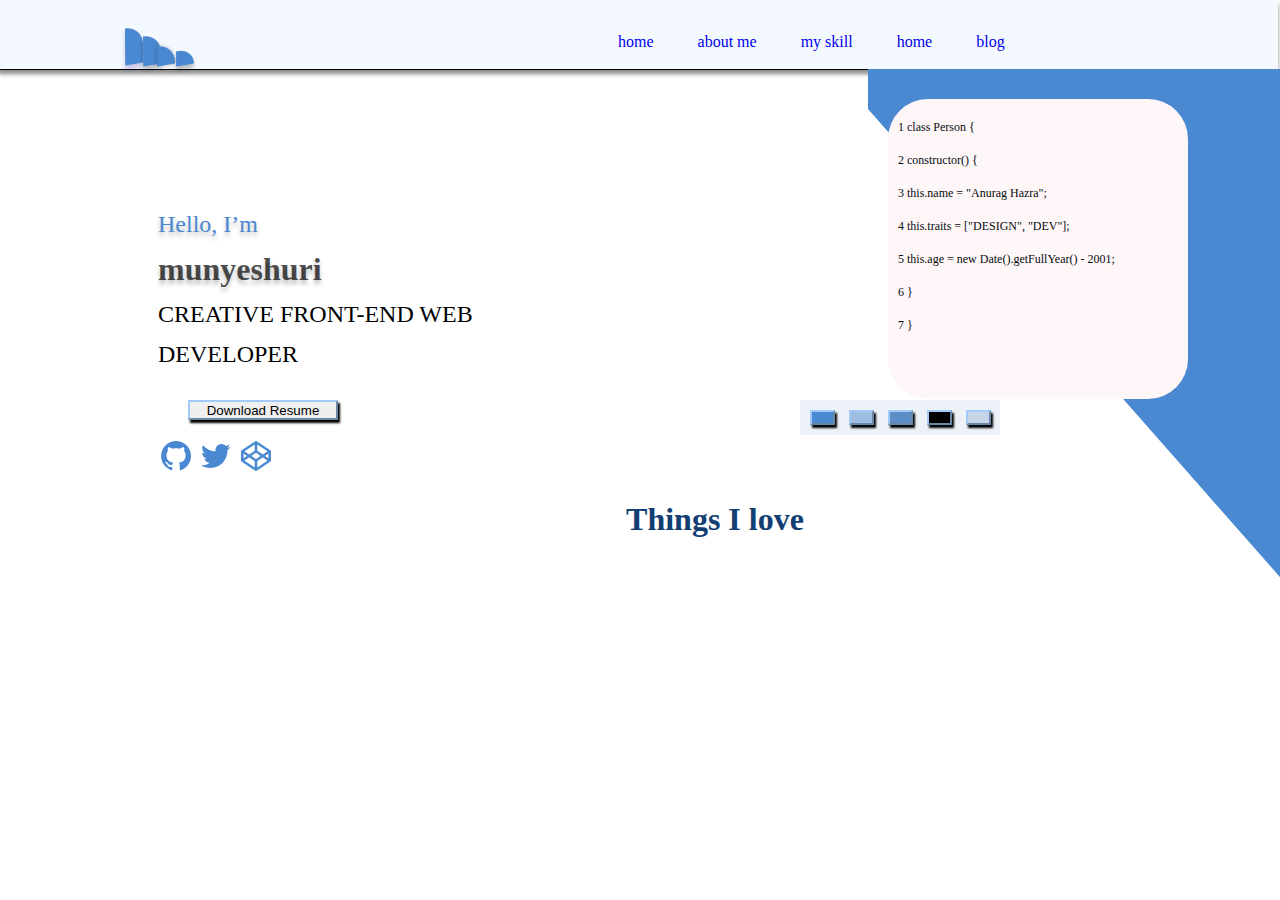
==== index.html @ 6c299ce6 "adds the local project" ====
<!DOCTYPE html>
<html lang="en">
  <head>
    <meta charset="UTF-8" />
    <meta http-equiv="X-UA-Compatible" content="IE=edge" />
    <meta name="viewport" content="width=device-width, initial-scale=1.0" />
    <title>munyeshuri</title>
    <link rel="icon" href="./images.png" />
    <link rel="stylesheet" href="index.css" />
    <link rel="stylesheet"
  href="https://unpkg.com/boxicons@latest/css/boxicons.min.css">
  </head>
  <body>
    <nav>
        <p3></p3>
        <p4></p4>
        <p5></p5>
        <p6></p6>
        <p7></p7>
      <div class="navbar">
        <span><a href="#home">home</a></span>
        <span></span><a href="#about me">about me </a></span>
        <span> <a href="#my skill">my skill</a></span>
        <span></span><a href="# my project">home</a></span>
        <span></span><a href="# blog">blog</a></span>
      </div>
    </nav>
    <div class="box">
      <div class="box2">
        <p>1 class Person { <br>
          2 constructor() { <br>
          3 this.name = "Anurag Hazra"; <br>
          4 this.traits = ["DESIGN", "DEV"]; <br>
          5 this.age = new Date().getFullYear() - 2001; <br>
          6 } <br>
          7 } <br></p> 
      </div>
      
    </div>
    <div class="button">
      <button  style=" background-color: #4a88d1;" 
    ></button>
      <button style=" background-color: #9EBDE1;" ></button>
      <button style=" background-color: #5C8DC6;"></button>
      <button style=" background-color:  #000000;"></button>
      <button style=" background-color: #C6D6E8;" ></button>
    </div>
    <div class="home">
    <p> <i> Hello, I’m</i><br>
      <b>munyeshuri </b><br>
      <em>CREATIVE FRONT-END WEB<br>
       DEVELOPER </em></p>
    <a href="https://docs.google.com/document/d/1HyYMQqwBT3LqMPNJWwiTprh3p2qtJ7VK/edit?usp=sharing&ouid=101465152235043721920&rtpof=true&sd=true"> <button> Download Resume</button></a><br><br>
    <div class="icone">
      <img src="[data-uri]"/>
      <img src="[data-uri]"/>
      <img src="[data-uri]"/>
    </div>
    <h1>Things I love</h1>
  </body>
</html>
---- index.css ----
* {
  
}
nav {
  box-sizing: border-box;

  position: absolute;
  width: 100%;
  height: 70px;
  left: -2px;
  top: 0px;
  font-family: Verdana;
  background: linear-gradient(
      0deg,
      rgba(199, 224, 254, 0.2),
      rgba(199, 224, 254, 0.2)
    ),
    linear-gradient(0deg, rgba(255, 255, 255, 0.2), rgba(255, 255, 255, 0.2)),
    #ffffff;
  border-bottom: 1px solid #000000;
  box-shadow: 0px 4px 4px rgba(0, 0, 0, 0.25), 0px 4px 4px rgba(0, 0, 0, 0.25);
}
.navbar {
  position: absolute;
  width: 932.07px;
  height: 46px;
  left: 600px;
  justify-items: center;
  top: 33px;
}
a {
  padding: 10px 20px;
  align-items: center;
  justify-content: left;
  text-decoration: none;
}
p3 {
  position: absolute;
  width: 18px;
  height: 37.16px;
  left: 127.22px;
  top: 27.3px;

  background: #4a88d1;
  box-shadow: 0px 4px 4px rgba(55, 30, 148, 0.25);
  border-radius: 0px 70px 0px 0px;
  transform: matrix(0.99, -0.16, 0.01, 1, 0, 0);
}
p4 {
  position: absolute;
  width: 18px;
  height: 30px;
  left: 145px;
  top: 35px;

  background: #4a88d1;
  box-shadow: 0px 4px 4px rgba(0, 0, 0, 0.25);
  border-radius: 0px 70px 0px 0px;
  transform: matrix(0.99, -0.16, 0.01, 1, 0, 0);
}
p5 {
  position: absolute;
  width: 18px;
  height: 20px;
  left: 159px;
  top: 45px;

  background: #4a88d1;
  box-shadow: 0px 0px 4px rgba(0, 0, 0, 0.25);
  border-radius: 0px 70px 0px 0px;
  transform: matrix(0.99, -0.16, 0.01, 1, 0, 0);
}
p6 {
  position: absolute;
  width: 18px;
  height: 15px;
  left: 178px;
  top: 50px;

  background: #4a88d1;
  box-shadow: 0px 4px 4px rgba(0, 0, 0, 0.25);
  border-radius: 0px 70px 0px 0px;
  transform: matrix(0.99, -0.16, 0.01, 1, 0, 0);
}
.box {
  position: absolute;
  width: 100px;
  height: 40px;
  left: 60%;
  top: 69px;
  border-top: 0px solid;

  border-right: 440px solid #4a88d1;

  border-bottom: 500px solid transparent;
  border-radius: 100px 0px 10px 100px;
}
.box2 {
  position: absolute;
  width: 300px;
  height: 300px;
  left: 120px;
  top: 30px;

  background: #fff7f7;
  border-radius: 40px;
}
.box2 p {
  width: 503.4px;
  height: 347px;

  font-family: "Inter";
  font-style: normal;
  font-weight: 300;
  font-size: 12px;
  line-height: 33px;
  margin-left: 10px;

  color: #050b11;
}
.button {
  position: absolute;
  width: 200px;
  height: 35px;
  left: 800px;
  top: 400px;

  background: #ecf2f7;
}
button {
  align-items: center;
  margin-left: 10px;
  margin-top: 10px;
  height: 15px;
  width: 25px;
  box-shadow: 2px 3px 2px;
  border-color: #a2cbfa;
}
.home {
  padding-top: 180px;
 padding-left: 150px;
  
}
b {
  font-family: "Inter";
  font-style: normal;
  font-weight: 900;
  font-size: 32px;
  line-height: 50px;

  color: rgba(0, 0, 0, 0.7);

  text-shadow: 0px 4px 4px rgba(0, 0, 0, 0.25);
}
i {
  font-family: "Inter";
  font-style: normal;
  font-weight: 300;
  font-size: 24px;
  line-height: 40px;

  color: #4a88d1;

  text-shadow: 0px 4px 4px rgba(0, 0, 0, 0.25);
}
em {
  font-family: inter;
  font-style: normal;
  color: #000000;
  font-size: 24px;
  line-height: 40px;
}
.home button{
  width: 150px;
  height: 20px;
}
img{
  size: 32px;
}
h1{
  font-family: 'Inter';
font-style: normal;
font-weight: 900;
font-size: 32px;
line-height: 40px;

color: #113E73;
text-align: center;

}
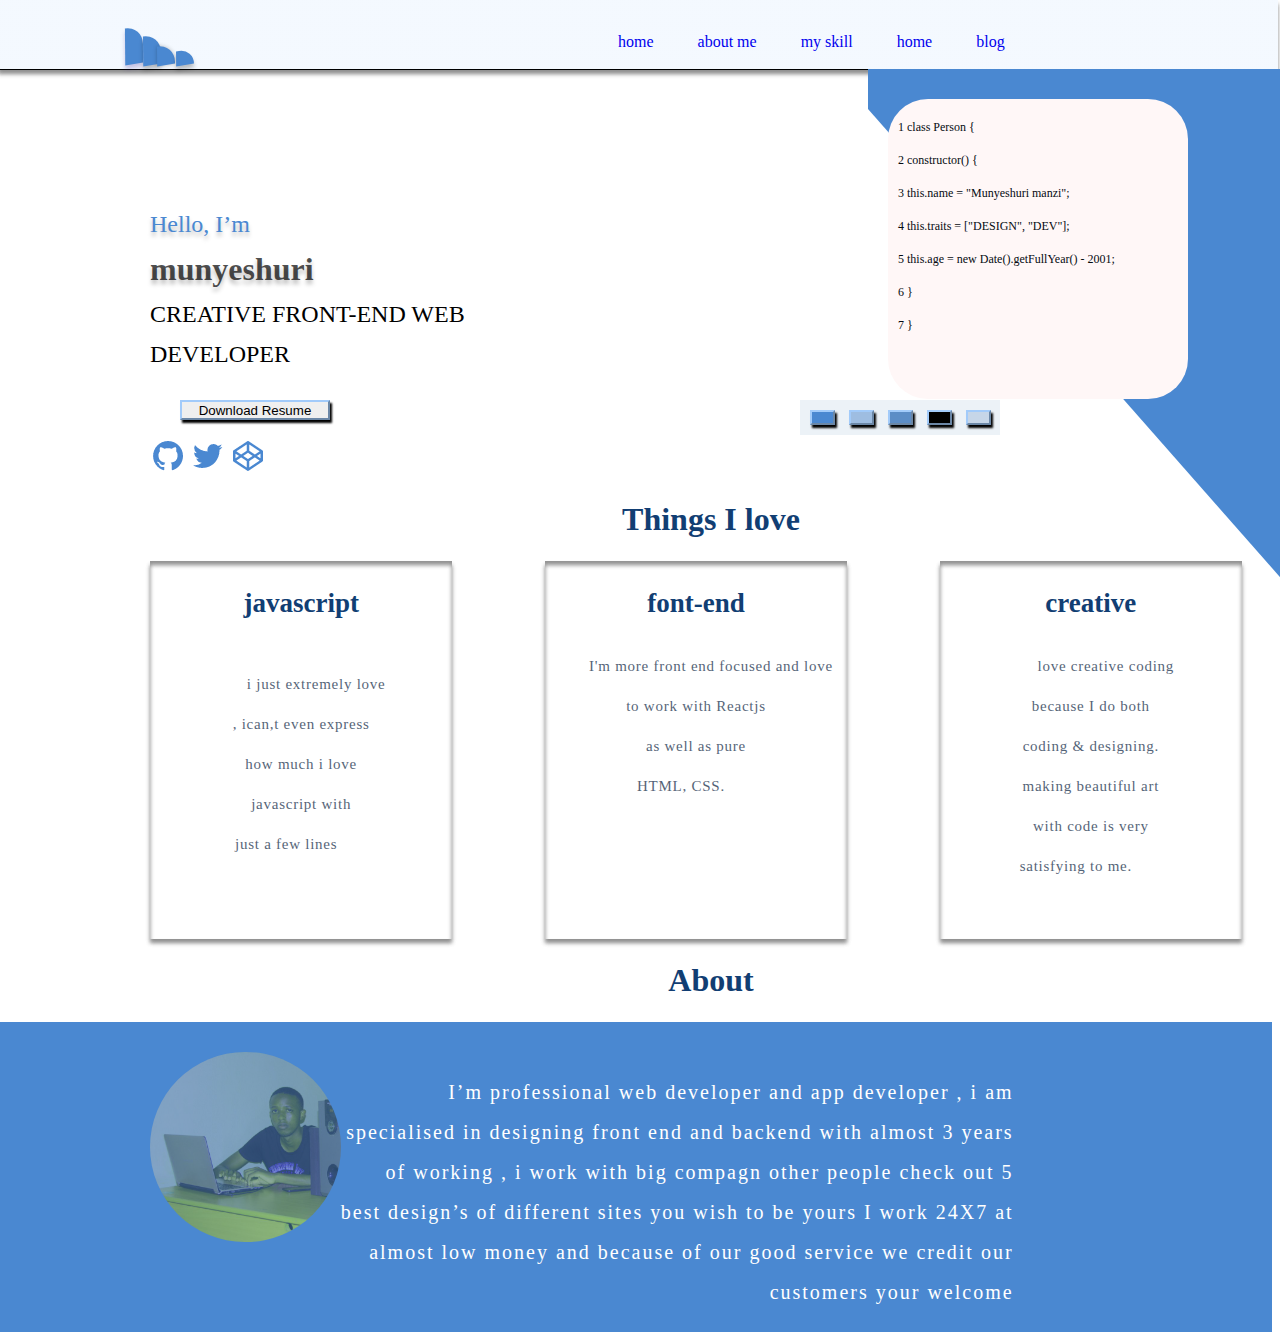
==== commit 91fbc900: "add image in my project" ====
--- a/index.html
+++ b/index.html
@@ -29,7 +29,7 @@
       <div class="box2">
         <p>1 class Person { <br>
           2 constructor() { <br>
-          3 this.name = "Anurag Hazra"; <br>
+          3 this.name = "Munyeshuri manzi"; <br>
           4 this.traits = ["DESIGN", "DEV"]; <br>
           5 this.age = new Date().getFullYear() - 2001; <br>
           6 } <br>
@@ -45,7 +45,9 @@
       <button style=" background-color:  #000000;"></button>
       <button style=" background-color: #C6D6E8;" ></button>
     </div>
-    <div class="home">
+    <section >
+  <div class="hom">
+
     <p> <i> Hello, I’m</i><br>
       <b>munyeshuri </b><br>
       <em>CREATIVE FRONT-END WEB<br>
@@ -57,5 +59,37 @@
       <img src="[data-uri]"/>
     </div>
     <h1>Things I love</h1>
+   <div class="text">
+      <div class="col">
+      <h2>javascript</h2><br>
+      <P10>i just extremely love <br>, ican,t even  express <br>how much i love <br>javascript with <br>just a few lines</P10>
+      </div>
+      <div class="col">
+        <h2>font-end</h2>
+        <P10>I'm more front end focused and love<br>
+          to work with Reactjs<br>
+          as well as pure<br>
+          HTML, CSS.</P10>
+      </div>
+      <div class="col">
+        <h2>creative</h2>
+        
+        <P10>love creative coding<br> because I do both <br>coding & designing.<br> making beautiful art<br> with code is very <br>satisfying to me.</p10>
+
+    </div>
+</div>
+<h1>About</h1>
+</section>
+<section>
+  
+    <div class="pic">
+      
+        <img src="./me.jpg" alt="image" class="pic1">
+     
+      <div class="pal">
+<p>            I’m professional web developer and app  developer , i am <br> specialised in designing  front end  and backend  with almost 3 years <br>of working   , i work with big compagn  other people  check out  5<br> best design’s of different sites you wish to be yours  I work 24X7  at<br> almost low money and because of our good  service  we credit our <br>customers your welcome</pr>
+      </div>
+    </div>
+    </section>
   </body>
 </html>
--- a/index.css
+++ b/index.css
@@ -1,5 +1,5 @@
 * {
-  
+  margin-left:0px;
 }
 nav {
   box-sizing: border-box;
@@ -136,10 +136,9 @@
   box-shadow: 2px 3px 2px;
   border-color: #a2cbfa;
 }
-.home {
+.hom {
   padding-top: 180px;
- padding-left: 150px;
-  
+  padding-left: 150px;
 }
 b {
   font-family: "Inter";
@@ -170,21 +169,93 @@
   font-size: 24px;
   line-height: 40px;
 }
-.home button{
+.hom button {
   width: 150px;
   height: 20px;
 }
-img{
+img {
   size: 32px;
 }
-h1{
-  font-family: 'Inter';
+h1 {
+  font-family: "Inter";
+  font-style: normal;
+  font-weight: 900;
+  font-size: 32px;
+  line-height: 40px;
+
+  color: #113e73;
+  text-align: center;
+}
+h2 {
+  font-family: "Inter";
+  font-style: normal;
+  font-weight: 700;
+  font-size: 27px;
+  line-height: 40px;
+
+  color: #113e73;
+  text-align: center;
+}
+p10 {
+  margin: auto;
+  padding: 30px;
+  font-family: "Inter";
+  font-style: normal;
+  font-weight: 70;
+  font-size: 15px;
+  line-height: 40px;
+ 
+  letter-spacing: 0.05em;
+
+  color: #082240;
+
+  opacity: 0.7;
+}
+
+
+.text {
+  text-align: center;
+  display: flex;
+  justify-content: space-between;
+  padding-right: 30px;
+}
+.col {
+  width: 8cm;
+  height: 10cm;
+  box-shadow: 0px 4px 4px rgba(0, 0, 0, 0.25), 0px 4px 4px rgba(0, 0, 0, 0.25),
+    inset 0px 4px 4px rgba(0, 0, 0, 0.25), inset 0px 4px 4px rgba(0, 0, 0, 0.25);
+}
+
+.pic {
+  width: 310%;
+  height: 300%;
+  background-color: #4a88d1;;
+  padding-top: 30px;
+}
+.pic img {
+  border-radius: 50%;
+  width: 15%;
+  height: 70%;
+  margin-bottom: 20px;
+  opacity: 0.5;
+}
+.pic {
+  width: 100%;
+  display: flex;
+}
+.pal{
+  font-family: 'Antic';
 font-style: normal;
-font-weight: 900;
-font-size: 32px;
+font-weight: 400;
+font-size: 20px;
 line-height: 40px;
-
-color: #113E73;
-text-align: center;
-
-}+justify-content: end;
+
+text-align: right;
+letter-spacing: 0.1em;
+
+color: #FFFFFF;
+}
+.pic1 {
+  margin-left: 150px;
+}
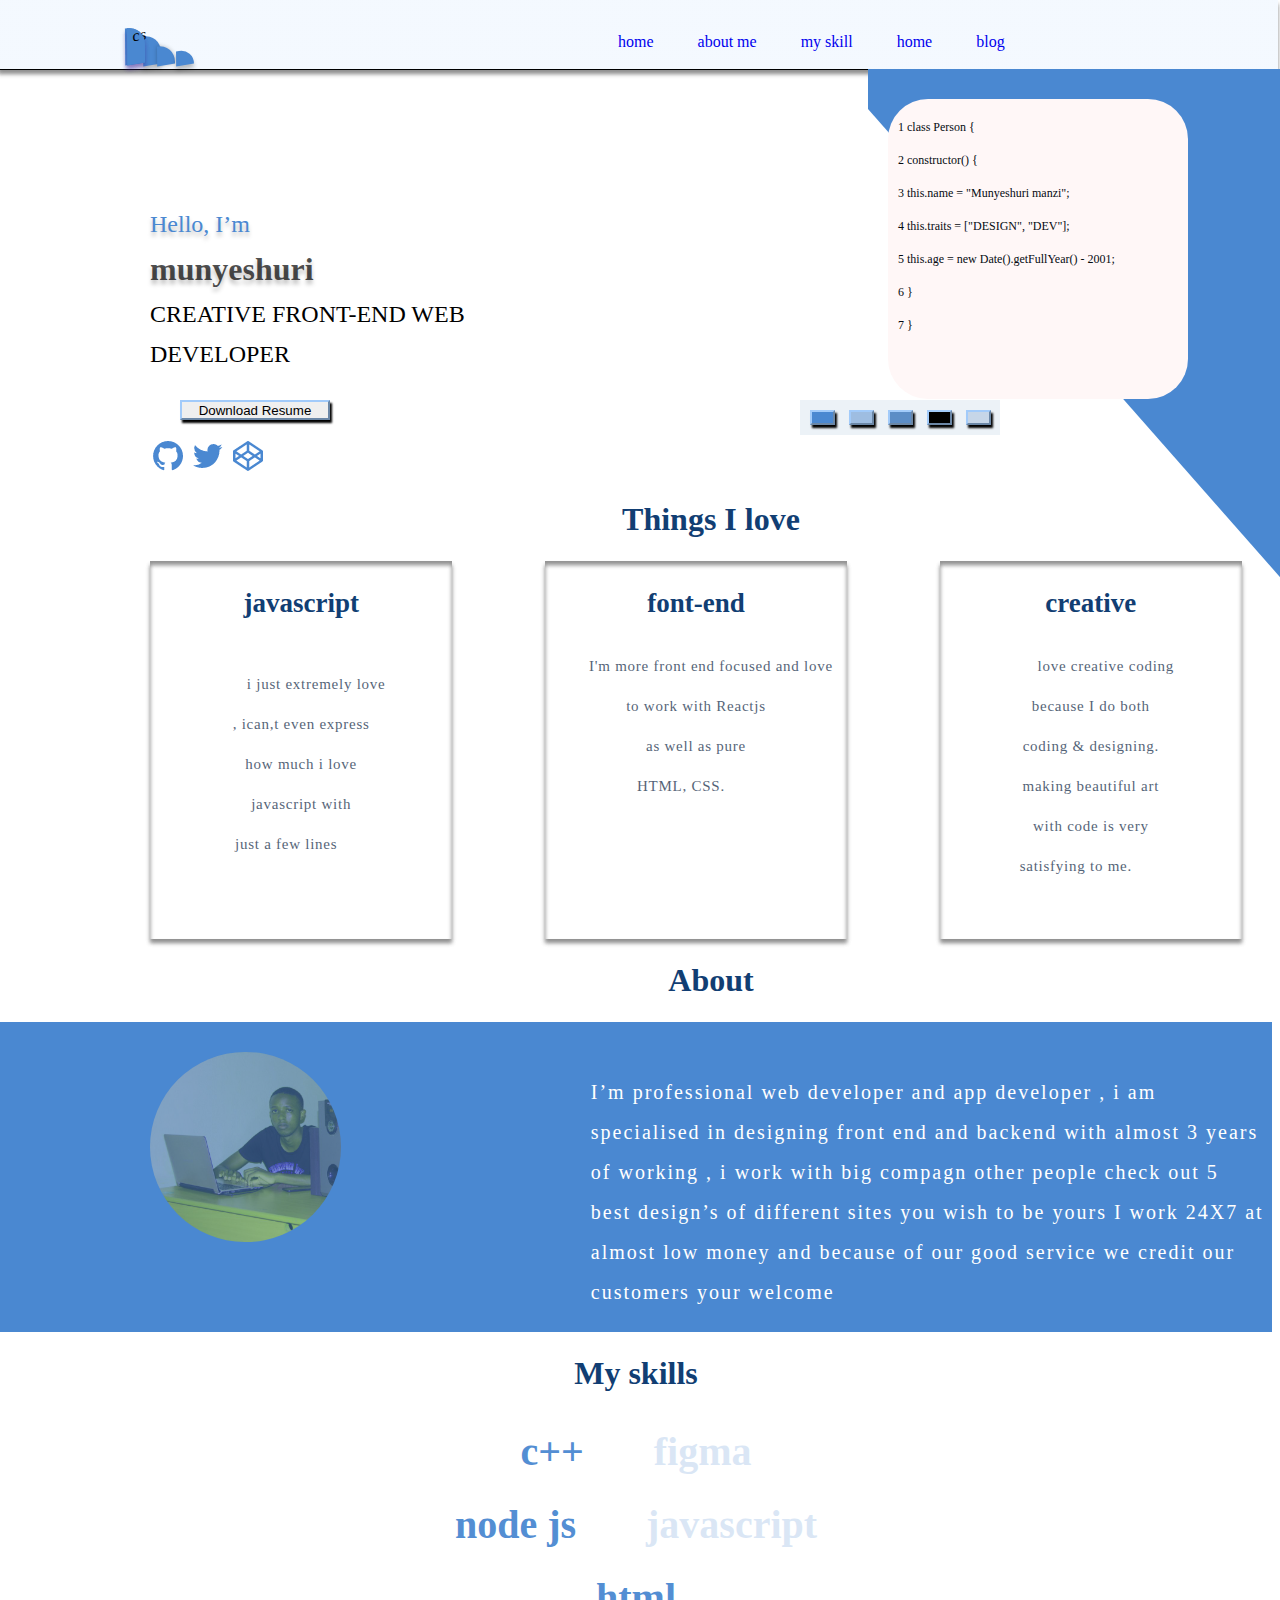
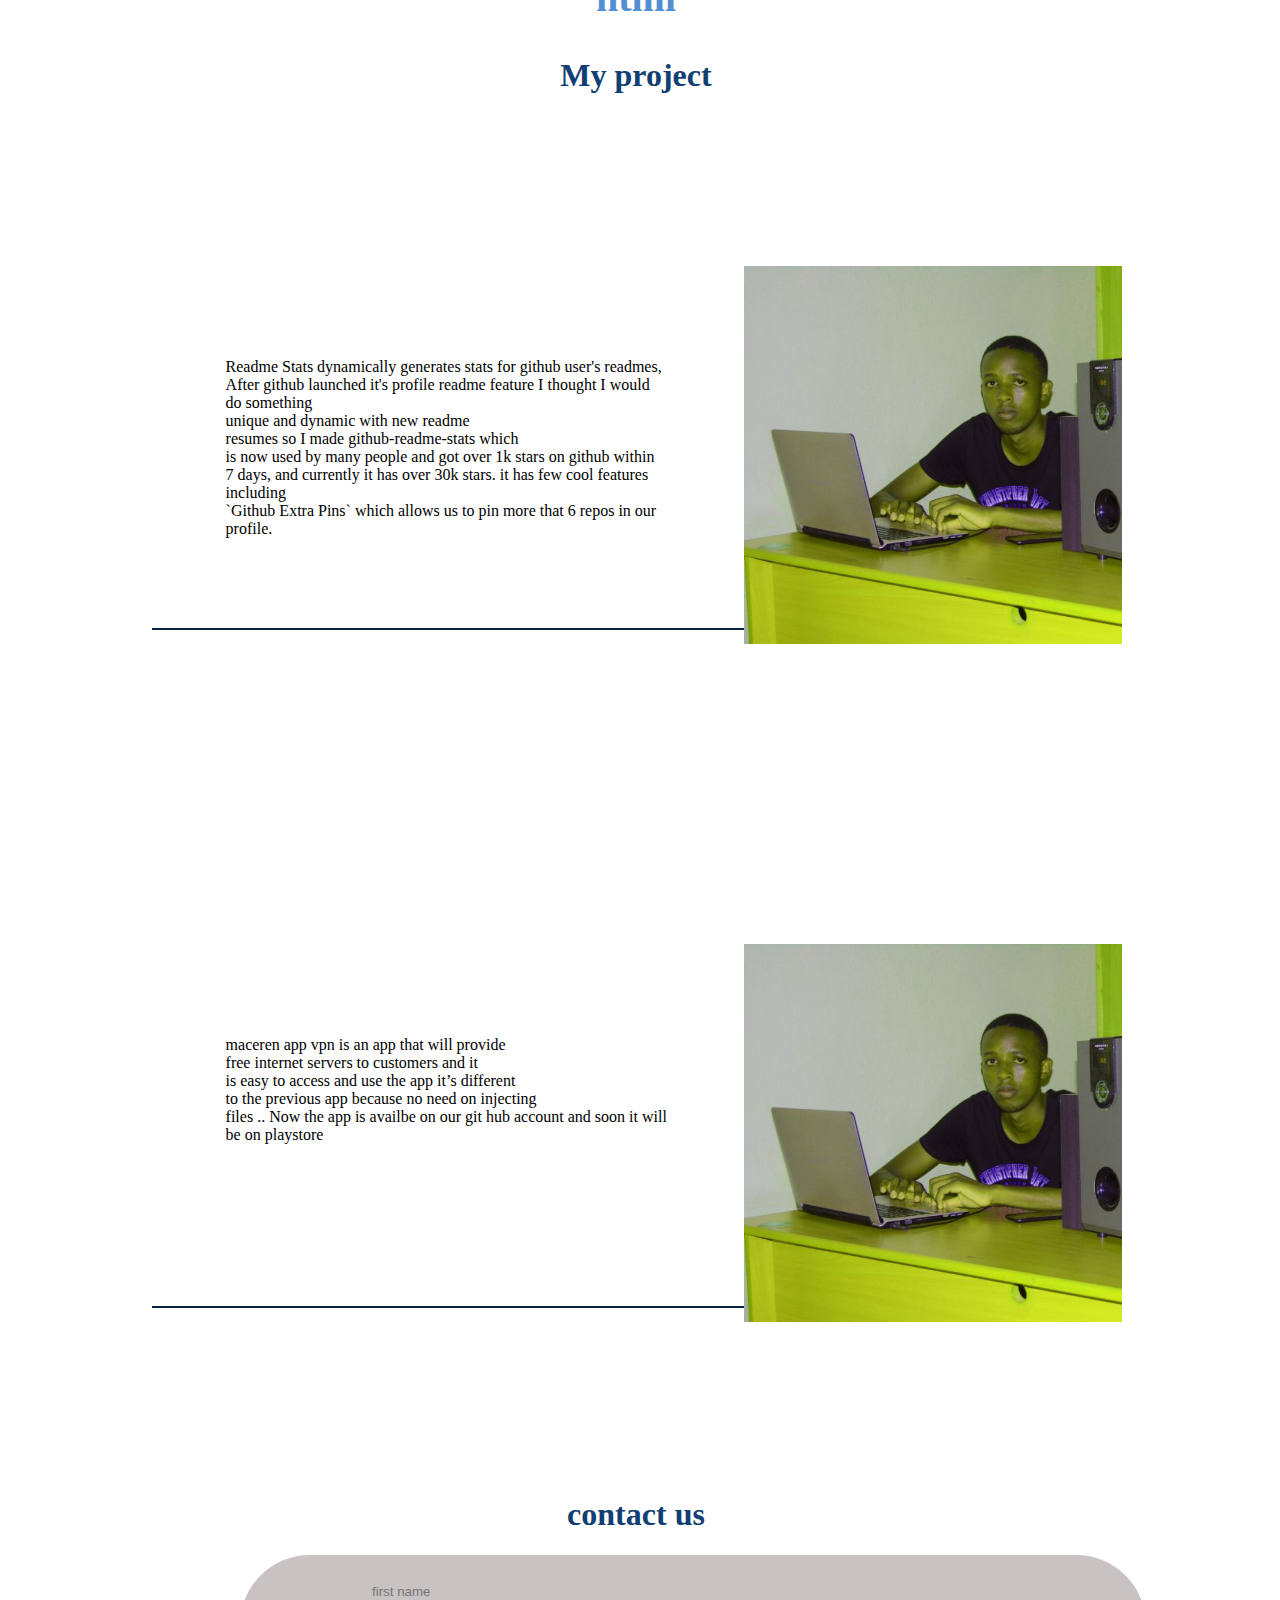
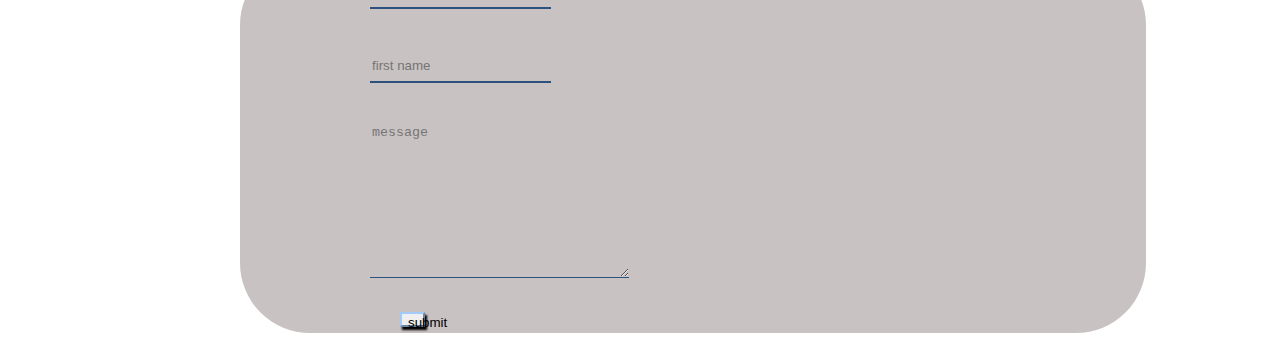
==== commit 889458b7: "added some new updates" ====
--- a/index.html
+++ b/index.html
@@ -91,5 +91,70 @@
       </div>
     </div>
     </section>
+    <section>
+    <h1>My skills</h1>
+    <center>
+    <div class="skills">
+      
+        <div class="one">
+<p1>c++ </p1>
+<p2> figma</p2>
+<p3>css </p3>
+</div>
+<div class="two">
+<p1>node js </p1>
+<p2> javascript</p2>
+<p3> c</p3>
+</div>
+<div class="three">
+<p1> html</p1>
+</div>
+    </div>
+  
+  </section>
+</center>
+
+<h1>My project</h1>
+<section>
+  <div class="project">
+<p>Readme Stats dynamically generates stats for github user's readmes, After github launched it's profile readme feature I thought I would do something <br>
+unique and dynamic with new readme<br>
+ resumes so I made github-readme-stats which<br>
+
+is now used by many people and got over 1k stars on github within <br>
+7 days, and currently it has over 30k stars. it has few cool features including <br>
+`Github Extra Pins` which allows us to pin more that 6 repos in our profile.</p>
+<img src="./me.jpg" alt="image">
+  </div>
+  <div class="project">
+<p> maceren app vpn is an app that will provide<br>
+free internet servers to customers and it<br>
+is easy to  access and use the app it’s different<br>
+to the previous app because no need on injecting <br>
+files .. Now the app is availbe on our git hub account 
+and soon it will be on playstore    </p>
+ <img src="./me.jpg" alt="image">
+      </div>
+</section>
+<h1>contact us</h1>
+
+<footer>
+  <form action="">
+    <div class="contact"></div>
+    <input type="text" placeholder="first name" ><br>
+    <input type="text" placeholder="first name" >
+    <br>
+    
+    <textarea name="message" class="area" cols="30" rows="10" placeholder="message"></textarea>
+    <br>
+    <button>submit</button> <br>
+     </div>
+     <div class="address">
+
+     </div>
+  </form>
+</footer>
+  </div>
+
   </body>
 </html>
--- a/index.css
+++ b/index.css
@@ -1,5 +1,5 @@
 * {
-  margin-left:0px;
+  margin-left: 0px;
 }
 nav {
   box-sizing: border-box;
@@ -204,14 +204,13 @@
   font-weight: 70;
   font-size: 15px;
   line-height: 40px;
- 
+
   letter-spacing: 0.05em;
 
   color: #082240;
 
   opacity: 0.7;
 }
-
 
 .text {
   text-align: center;
@@ -229,7 +228,7 @@
 .pic {
   width: 310%;
   height: 300%;
-  background-color: #4a88d1;;
+  background-color: #4a88d1;
   padding-top: 30px;
 }
 .pic img {
@@ -243,19 +242,94 @@
   width: 100%;
   display: flex;
 }
-.pal{
-  font-family: 'Antic';
-font-style: normal;
-font-weight: 400;
-font-size: 20px;
-line-height: 40px;
-justify-content: end;
-
-text-align: right;
-letter-spacing: 0.1em;
-
-color: #FFFFFF;
+.pal {
+  font-family: "Antic";
+  font-style: normal;
+  font-weight: 400;
+  font-size: 20px;
+  line-height: 40px;
+  padding-left: 250px;
+  letter-spacing: 0.1em;
+
+  color: #ffffff;
 }
 .pic1 {
   margin-left: 150px;
 }
+.skills {
+  display: block;
+}
+.skills p1 {
+  font-family: "Inter";
+  font-style: normal;
+  font-weight: 700;
+  font-size: 40px;
+  line-height: 73px;
+
+  color: #4a88d1;
+  padding: 30px;
+  opacity: 0.95;
+}
+.skills p2 {
+  font-family: "Inter";
+  font-style: normal;
+  font-weight: 700;
+  font-size: 40px;
+  line-height: 73px;
+
+  color: #4a88d1;
+  padding: 30px;
+  opacity: 0.95;
+  opacity: 0.2;
+}
+.project {
+  display: flex;
+  padding: 150px;
+  justify-content: space-between;
+}
+.project p {
+  box-shadow: 2px 2px #082240;
+  padding: 2cm;
+}
+.project img {
+  width: 10cm;
+  height: 10cm;
+}
+footer {
+  margin-left: 90px;
+
+  padding-left: 150px;
+}
+form {
+  background-color: #c9c2c2;
+  width: 20cm;
+  height: 10cm;
+  padding-left: 150px;
+  border-radius: 70px;
+}
+input {
+  border-style: outset;
+  border-color: #4a88d1;
+  background: transparent;
+  margin: 20px -20px;
+  height: 30px;
+
+  border-left: 2px#4a88d1;
+  border-top: 2px#4a88d1;
+  border-right: 2px#4a88d1;
+}
+textarea {
+  border-style: outset;
+  border-color: #4a88d1;
+  background: transparent;
+  margin: 20px -20px;
+
+  border-left: 2px#4a88d1;
+  border-top: 2px#4a88d1;
+  border-right: 2px#4a88d1;
+}
+.contact button {
+ margin-bottom: 30px;
+ width: 150px;
+  height: 20px;
+}
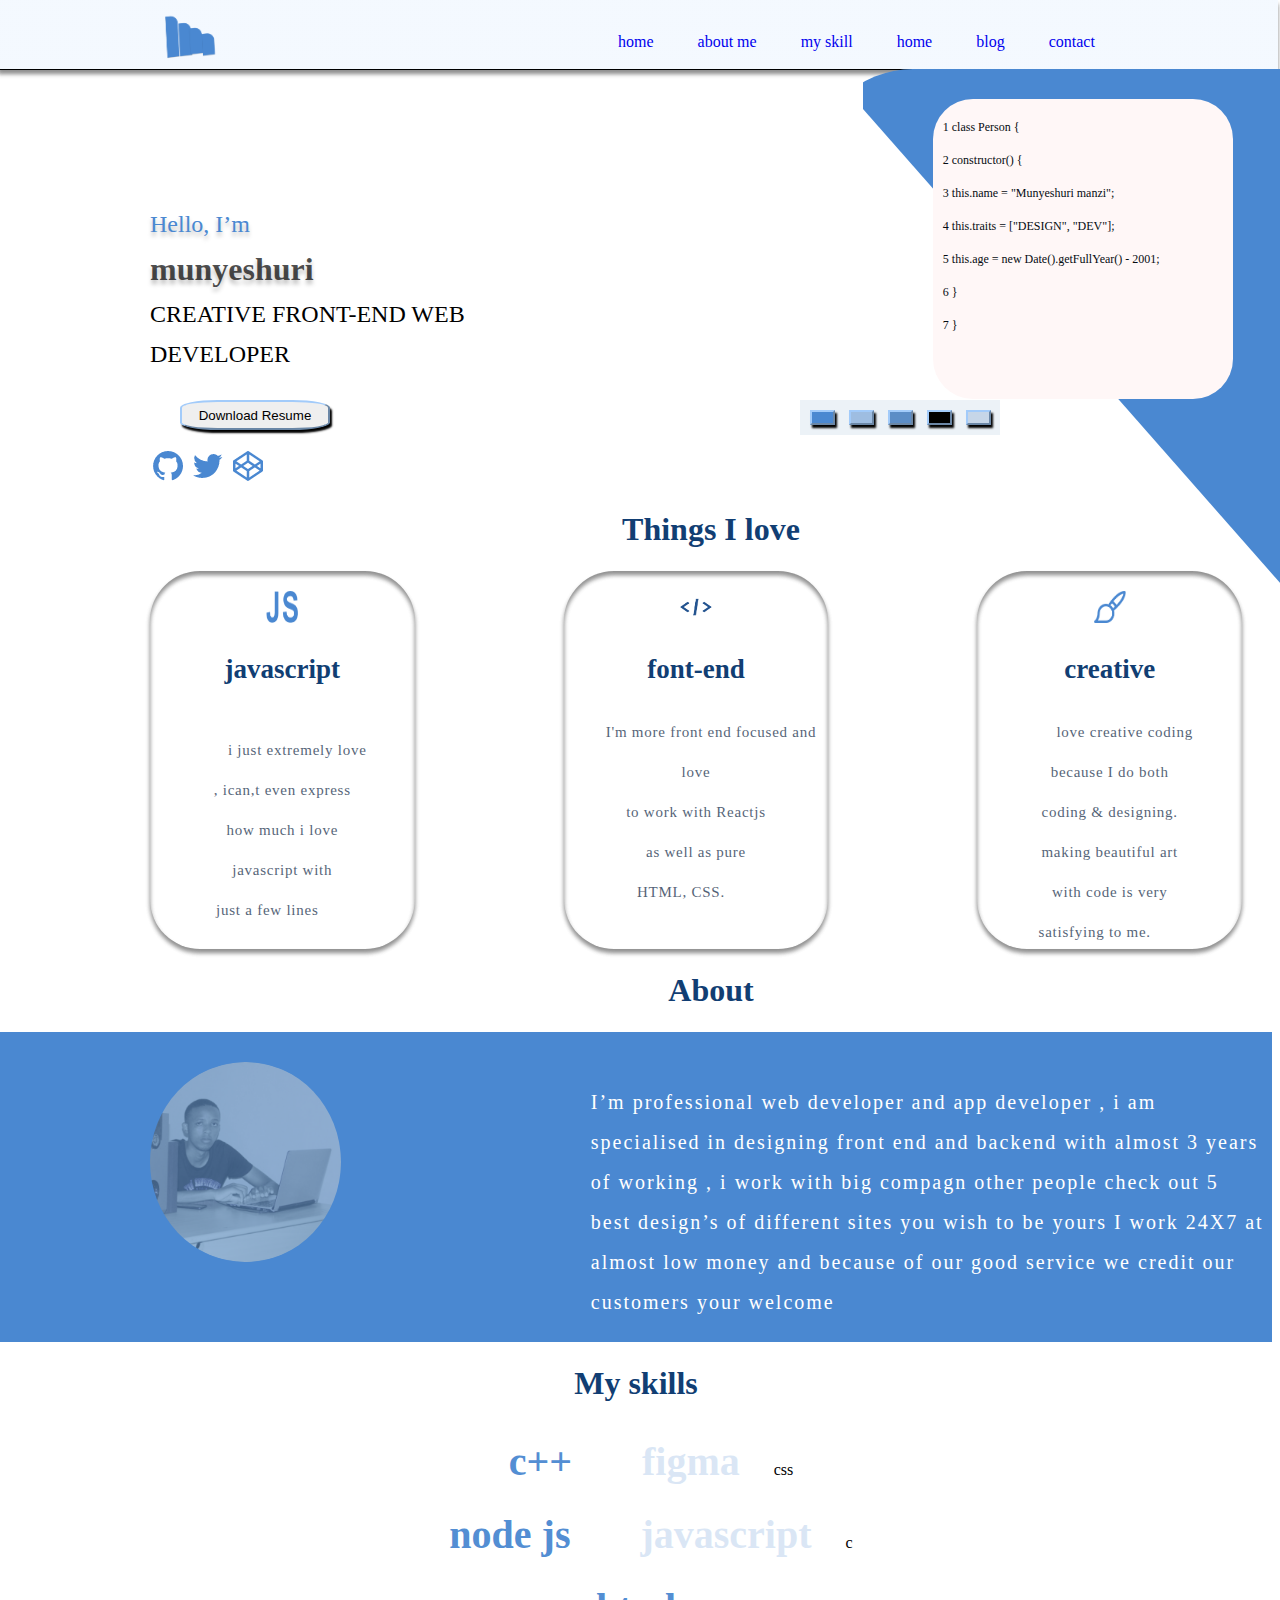
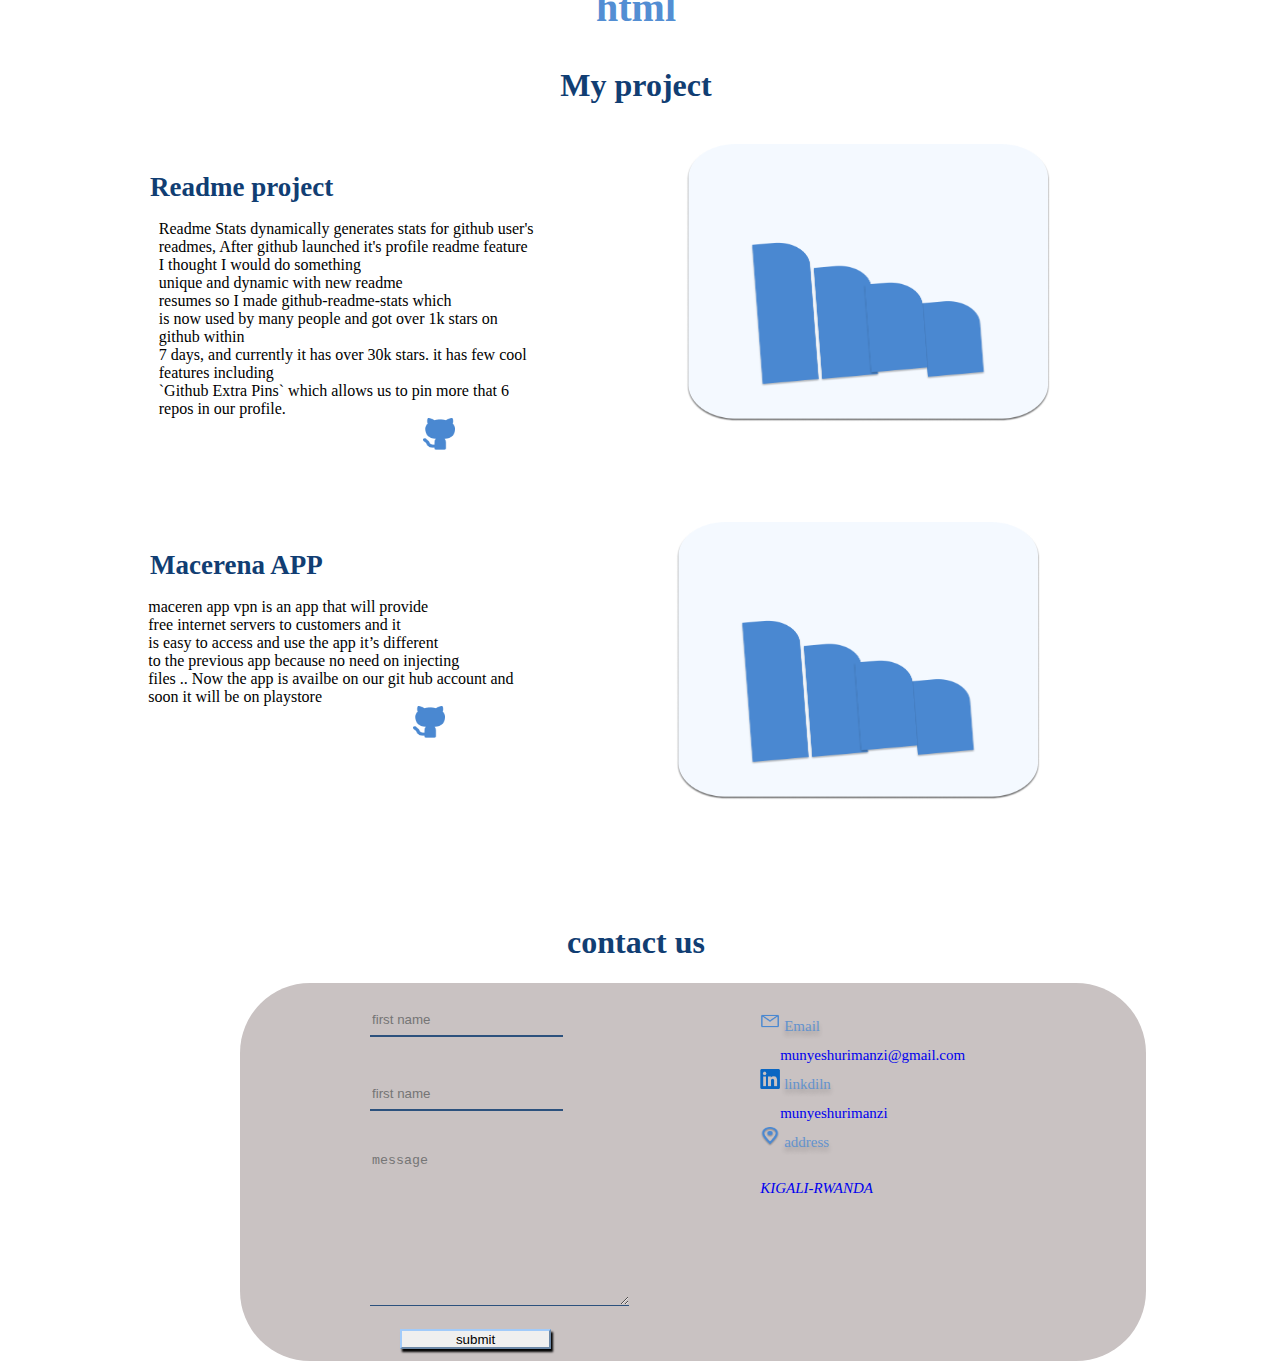
==== commit 4ba01d4a: "update now" ====
--- a/index.html
+++ b/index.html
@@ -12,17 +12,14 @@
   </head>
   <body>
     <nav>
-        <p3></p3>
-        <p4></p4>
-        <p5></p5>
-        <p6></p6>
-        <p7></p7>
+        <img src="./Group 1.png" alt="log">
       <div class="navbar">
         <span><a href="#home">home</a></span>
         <span></span><a href="#about me">about me </a></span>
         <span> <a href="#my skill">my skill</a></span>
         <span></span><a href="# my project">home</a></span>
-        <span></span><a href="# blog">blog</a></span>
+        <span></span><a href="another.html">blog</a></span>
+        <span></span><a href="#contact">contact</a></span>
       </div>
     </nav>
     <div class="box">
@@ -52,7 +49,7 @@
       <b>munyeshuri </b><br>
       <em>CREATIVE FRONT-END WEB<br>
        DEVELOPER </em></p>
-    <a href="https://docs.google.com/document/d/1HyYMQqwBT3LqMPNJWwiTprh3p2qtJ7VK/edit?usp=sharing&ouid=101465152235043721920&rtpof=true&sd=true"> <button> Download Resume</button></a><br><br>
+    <a href="https://doc-0o-94-docs.googleusercontent.com/docs/securesc/q4upbgb4i369l0gd5mf305ijhsfajgaq/rhl8ndhnimcr75cb2opb61idhhoqnbr0/1679048100000/10654111298048706425/10654111298048706425/1HyYMQqwBT3LqMPNJWwiTprh3p2qtJ7VK?e=download&ax=[base64]&uuid=89b098c2-be69-44e8-a333-032da52207d6&authuser=0&nonce=dp0i1behgfj1e&user=10654111298048706425&hash=vsrj4dl3s6kelc3kqqp3q8or3b8qf6e8"> <button> Download Resume</button></a><br><br>
     <div class="icone">
       <img src="[data-uri]"/>
       <img src="[data-uri]"/>
@@ -61,10 +58,12 @@
     <h1>Things I love</h1>
    <div class="text">
       <div class="col">
+        <img src="./JS.png" alt="javascript">
       <h2>javascript</h2><br>
       <P10>i just extremely love <br>, ican,t even  express <br>how much i love <br>javascript with <br>just a few lines</P10>
       </div>
       <div class="col">
+        <img src="./Source Code.png" alt="code">
         <h2>font-end</h2>
         <P10>I'm more front end focused and love<br>
           to work with Reactjs<br>
@@ -72,6 +71,7 @@
           HTML, CSS.</P10>
       </div>
       <div class="col">
+        <img src="./Vector.png" alt="blush">
         <h2>creative</h2>
         
         <P10>love creative coding<br> because I do both <br>coding & designing.<br> making beautiful art<br> with code is very <br>satisfying to me.</p10>
@@ -84,7 +84,7 @@
   
     <div class="pic">
       
-        <img src="./me.jpg" alt="image" class="pic1">
+        <img src="./+250 784 086 021 20220331_203726 1.png" alt="image" class="pic1">
      
       <div class="pal">
 <p>            I’m professional web developer and app  developer , i am <br> specialised in designing  front end  and backend  with almost 3 years <br>of working   , i work with big compagn  other people  check out  5<br> best design’s of different sites you wish to be yours  I work 24X7  at<br> almost low money and because of our good  service  we credit our <br>customers your welcome</pr>
@@ -114,33 +114,39 @@
   </section>
 </center>
 
-<h1>My project</h1>
+<h1>My project</h1><br>
 <section>
+      
   <div class="project">
-<p>Readme Stats dynamically generates stats for github user's readmes, After github launched it's profile readme feature I thought I would do something <br>
+<h2>Readme project</h2>
+<p11>Readme Stats dynamically generates stats for github user's readmes, After github launched it's profile readme feature I thought I would do something <br>
 unique and dynamic with new readme<br>
  resumes so I made github-readme-stats which<br>
 
 is now used by many people and got over 1k stars on github within <br>
 7 days, and currently it has over 30k stars. it has few cool features including <br>
-`Github Extra Pins` which allows us to pin more that 6 repos in our profile.</p>
-<img src="./me.jpg" alt="image">
+`Github Extra Pins` which allows us to pin more that 6 repos in our profile.<br>
+<img src="./Vector (1).png" alt="github"></p11>
+<img src="./Group 28.png" alt="image">
   </div>
+  
   <div class="project">
-<p> maceren app vpn is an app that will provide<br>
+    <h2>Macerena APP</h2>
+<p11> maceren app vpn is an app that will provide<br>
 free internet servers to customers and it<br>
 is easy to  access and use the app it’s different<br>
 to the previous app because no need on injecting <br>
 files .. Now the app is availbe on our git hub account 
-and soon it will be on playstore    </p>
- <img src="./me.jpg" alt="image">
+and soon it will be on playstore   <br>
+<img src="./Vector (1).png" alt="github"> </p11>
+ <img src="./Group 28.png" alt="image">
       </div>
-</section>
+</section id="contact">
 <h1>contact us</h1>
 
 <footer>
   <form action="">
-    <div class="contact"></div>
+    <div class="contact">
     <input type="text" placeholder="first name" ><br>
     <input type="text" placeholder="first name" >
     <br>
@@ -149,9 +155,19 @@
     <br>
     <button>submit</button> <br>
      </div>
-     <div class="address">
+     <div class="addres">
+<img src="./carbon_email.png" alt="gmail">
+<i>Email</i><br>
+<a href="https://mail.google.com/mail/u/0/#inbox?compose=GTvVlcSBncPMpZcRsCfkhMLVfGnBtHJKXMznLJcZwvFmrnSMtvzDJPSlnbRWQSNwGwTHZsGJwrjfl"><label for=""> munyeshurimanzi@gmail.com</label><br></a>
+<img src="./Vector (2).png" alt="gmail">
+<i>linkdiln</i><br>
+<a href="https://rw.linkedin.com/in/munyeshuri-manzi-70715420b?original_referer=https%3A%2F%2Fwww.google.com%2F"><label for=""> munyeshurimanzi</label><br></a>
+<img src="./Vector (3).png" alt="locatoin">
+<i>address </i><br>
+<a href="https://goo.gl/maps/RSY3YywbGYw4PZqq9"><address> KIGALI-RWANDA</address></a>
 
      </div>
+    </div>
   </form>
 </footer>
   </div>
--- a/index.css
+++ b/index.css
@@ -34,59 +34,16 @@
   justify-content: left;
   text-decoration: none;
 }
-p3 {
-  position: absolute;
-  width: 18px;
-  height: 37.16px;
-  left: 127.22px;
-  top: 27.3px;
-
-  background: #4a88d1;
-  box-shadow: 0px 4px 4px rgba(55, 30, 148, 0.25);
-  border-radius: 0px 70px 0px 0px;
-  transform: matrix(0.99, -0.16, 0.01, 1, 0, 0);
-}
-p4 {
-  position: absolute;
-  width: 18px;
-  height: 30px;
-  left: 145px;
-  top: 35px;
-
-  background: #4a88d1;
-  box-shadow: 0px 4px 4px rgba(0, 0, 0, 0.25);
-  border-radius: 0px 70px 0px 0px;
-  transform: matrix(0.99, -0.16, 0.01, 1, 0, 0);
-}
-p5 {
-  position: absolute;
-  width: 18px;
-  height: 20px;
-  left: 159px;
-  top: 45px;
-
-  background: #4a88d1;
-  box-shadow: 0px 0px 4px rgba(0, 0, 0, 0.25);
-  border-radius: 0px 70px 0px 0px;
-  transform: matrix(0.99, -0.16, 0.01, 1, 0, 0);
-}
-p6 {
-  position: absolute;
-  width: 18px;
-  height: 15px;
-  left: 178px;
-  top: 50px;
-
-  background: #4a88d1;
-  box-shadow: 0px 4px 4px rgba(0, 0, 0, 0.25);
-  border-radius: 0px 70px 0px 0px;
-  transform: matrix(0.99, -0.16, 0.01, 1, 0, 0);
+nav img {
+  padding-left: 150px;
+  width: 2cm;
+  height: 2cm;
 }
 .box {
   position: absolute;
-  width: 100px;
+  width: 50px;
   height: 40px;
-  left: 60%;
+  left: 63.5%;
   top: 69px;
   border-top: 0px solid;
 
@@ -171,7 +128,9 @@
 }
 .hom button {
   width: 150px;
-  height: 20px;
+  height: 30px;
+  
+  border-radius: 25%;
 }
 img {
   size: 32px;
@@ -219,10 +178,16 @@
   padding-right: 30px;
 }
 .col {
-  width: 8cm;
+  border-radius: 50px;
+  width: 7cm;
   height: 10cm;
   box-shadow: 0px 4px 4px rgba(0, 0, 0, 0.25), 0px 4px 4px rgba(0, 0, 0, 0.25),
     inset 0px 4px 4px rgba(0, 0, 0, 0.25), inset 0px 4px 4px rgba(0, 0, 0, 0.25);
+}
+.col img{
+  width: 32px;
+  height: 32px;
+  margin-top: 20px;
 }
 
 .pic {
@@ -283,21 +248,34 @@
   opacity: 0.2;
 }
 .project {
-  display: flex;
-  padding: 150px;
-  justify-content: space-between;
-}
-.project p {
-  box-shadow: 2px 2px #082240;
+  
+  display: flex;
+  padding-left: 150px;
+  
+  width: 100%;
+  height: 10cm;
+ 
+}
+
+.project p11 {
   padding: 2cm;
+  margin-left: -250px;
+  width: 10cm;
+  height: 10cm;
 }
 .project img {
   width: 10cm;
-  height: 10cm;
+  height: 8cm;
+  margin-left: 60px;
+}
+.project p11 img{
+  width: 32px;
+  height: 32px;
+ margin-left: 70%;
 }
 footer {
   margin-left: 90px;
-
+display: flex;
   padding-left: 150px;
 }
 form {
@@ -306,6 +284,7 @@
   height: 10cm;
   padding-left: 150px;
   border-radius: 70px;
+  display: flex;
 }
 input {
   border-style: outset;
@@ -313,7 +292,7 @@
   background: transparent;
   margin: 20px -20px;
   height: 30px;
-
+width: 5cm;
   border-left: 2px#4a88d1;
   border-top: 2px#4a88d1;
   border-right: 2px#4a88d1;
@@ -329,7 +308,49 @@
   border-right: 2px#4a88d1;
 }
 .contact button {
- margin-bottom: 30px;
- width: 150px;
+  /* margin-bottom: 30px; */
+  width: 4cm;
   height: 20px;
-}
+  margin-top: -1%;
+}
+form img{
+  width: 20px;
+  height: 20px;
+}
+.addres{
+  margin-top: 3%;
+  margin-left: 20%;
+}
+label{
+ font-family: 'Inter';
+font-style: normal;
+font-weight: 300;
+font-size: 15px;
+}
+form i{
+  font-family: 'Inter';
+font-style: normal;
+font-weight: 100;
+font-size: 15px;
+opacity: 0.8;
+
+}
+address{
+  font-family: 'Inter';
+
+font-weight: 100;
+font-size: 15px;
+
+}
+.all{
+  display: flex;
+  margin-left: 150px;
+  margin-top: 100px;
+}
+.all img{
+  width: 4cm;
+  height: 4cm;
+}
+.all p12{
+  margin-left: 100px;
+}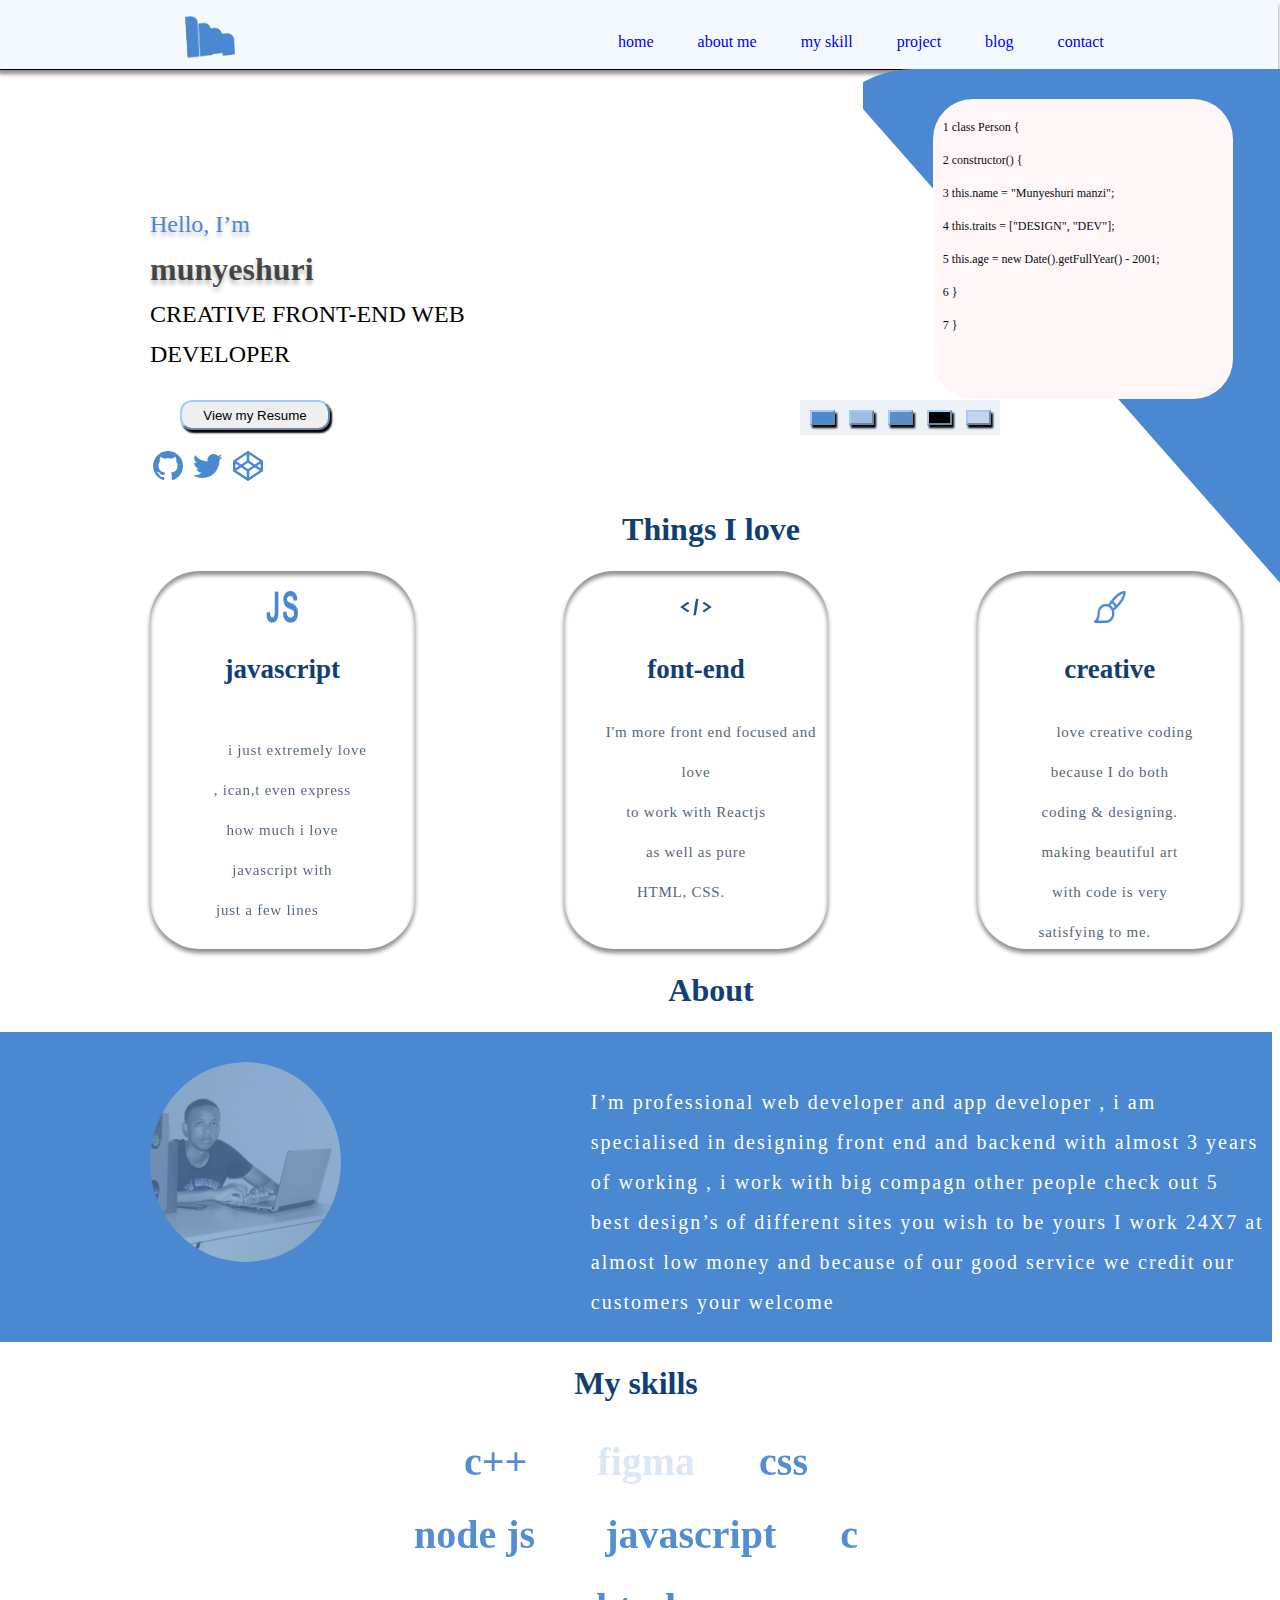
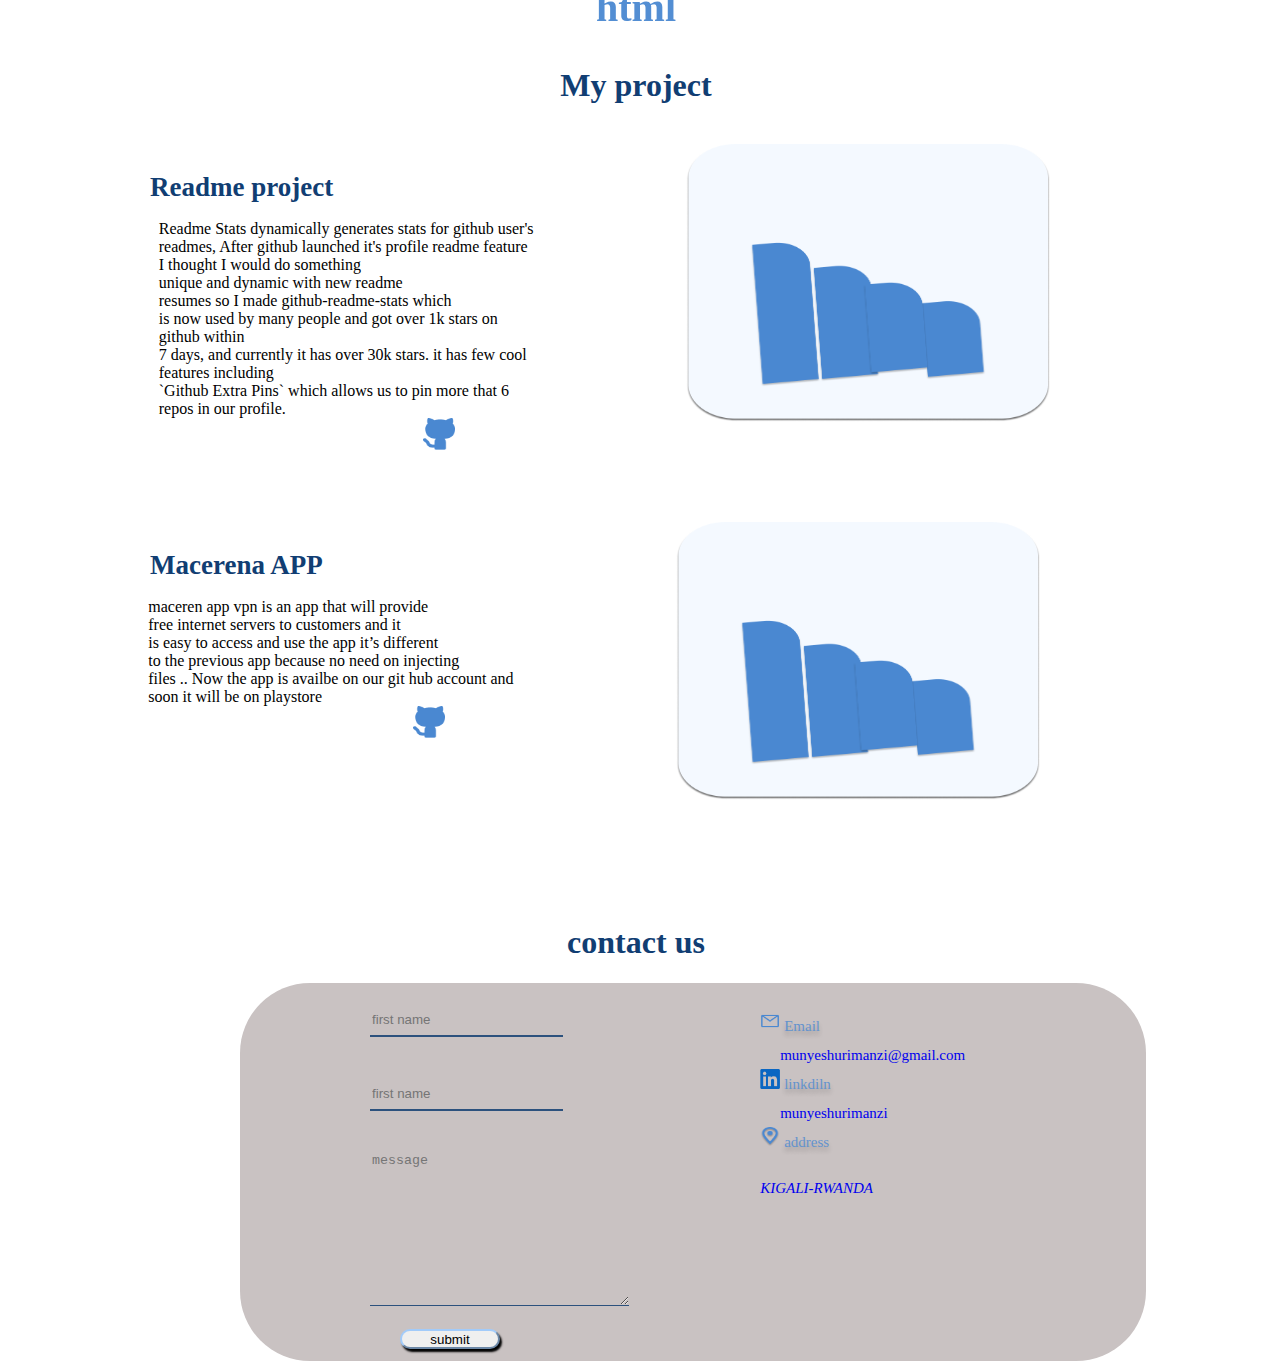
==== commit 5187b557: "update" ====
--- a/index.html
+++ b/index.html
@@ -12,12 +12,12 @@
   </head>
   <body>
     <nav>
-        <img src="./Group 1.png" alt="log">
+       <a href="#home"><img src="./Group 1.png" alt="log"></a> 
       <div class="navbar">
         <span><a href="#home">home</a></span>
-        <span></span><a href="#about me">about me </a></span>
-        <span> <a href="#my skill">my skill</a></span>
-        <span></span><a href="# my project">home</a></span>
+        <span></span><a href="#about">about me </a></span>
+        <span> <a href="#skills">my skill</a></span>
+        <span></span><a href="# my project">project</a></span>
         <span></span><a href="another.html">blog</a></span>
         <span></span><a href="#contact">contact</a></span>
       </div>
@@ -43,13 +43,13 @@
       <button style=" background-color: #C6D6E8;" ></button>
     </div>
     <section >
-  <div class="hom">
+  <div class="hom" id="home">
 
     <p> <i> Hello, I’m</i><br>
       <b>munyeshuri </b><br>
       <em>CREATIVE FRONT-END WEB<br>
        DEVELOPER </em></p>
-    <a href="https://doc-0o-94-docs.googleusercontent.com/docs/securesc/q4upbgb4i369l0gd5mf305ijhsfajgaq/rhl8ndhnimcr75cb2opb61idhhoqnbr0/1679048100000/10654111298048706425/10654111298048706425/1HyYMQqwBT3LqMPNJWwiTprh3p2qtJ7VK?e=download&ax=[base64]&uuid=89b098c2-be69-44e8-a333-032da52207d6&authuser=0&nonce=dp0i1behgfj1e&user=10654111298048706425&hash=vsrj4dl3s6kelc3kqqp3q8or3b8qf6e8"> <button> Download Resume</button></a><br><br>
+    <a href="https://docs.google.com/document/d/1HyYMQqwBT3LqMPNJWwiTprh3p2qtJ7VK/edit?rtpof=true"> <button> View my Resume</button></a><br><br>
     <div class="icone">
       <img src="[data-uri]"/>
       <img src="[data-uri]"/>
@@ -80,7 +80,7 @@
 </div>
 <h1>About</h1>
 </section>
-<section>
+<section id="about ">
   
     <div class="pic">
       
@@ -94,17 +94,17 @@
     <section>
     <h1>My skills</h1>
     <center>
-    <div class="skills">
+    <div class="skills" id="skills">
       
         <div class="one">
 <p1>c++ </p1>
 <p2> figma</p2>
-<p3>css </p3>
+<p1>css </p1>
 </div>
 <div class="two">
 <p1>node js </p1>
-<p2> javascript</p2>
-<p3> c</p3>
+<p1> javascript</p1>
+<p1> c</p1>
 </div>
 <div class="three">
 <p1> html</p1>
@@ -117,7 +117,7 @@
 <h1>My project</h1><br>
 <section>
       
-  <div class="project">
+  <div class="project" id="project">
 <h2>Readme project</h2>
 <p11>Readme Stats dynamically generates stats for github user's readmes, After github launched it's profile readme feature I thought I would do something <br>
 unique and dynamic with new readme<br>
@@ -141,12 +141,12 @@
 <img src="./Vector (1).png" alt="github"> </p11>
  <img src="./Group 28.png" alt="image">
       </div>
-</section id="contact">
+</section >
 <h1>contact us</h1>
 
 <footer>
   <form action="">
-    <div class="contact">
+    <div class="contact" id="contact">
     <input type="text" placeholder="first name" ><br>
     <input type="text" placeholder="first name" >
     <br>
@@ -174,3 +174,4 @@
 
   </body>
 </html>
+
--- a/index.css
+++ b/index.css
@@ -3,7 +3,7 @@
 }
 nav {
   box-sizing: border-box;
-
+ 
   position: absolute;
   width: 100%;
   height: 70px;
@@ -27,17 +27,20 @@
   left: 600px;
   justify-items: center;
   top: 33px;
+ 
 }
 a {
   padding: 10px 20px;
   align-items: center;
   justify-content: left;
   text-decoration: none;
+  
 }
 nav img {
   padding-left: 150px;
   width: 2cm;
   height: 2cm;
+  position: fixed;
 }
 .box {
   position: absolute;
@@ -92,6 +95,7 @@
   width: 25px;
   box-shadow: 2px 3px 2px;
   border-color: #a2cbfa;
+  
 }
 .hom {
   padding-top: 180px;
@@ -129,8 +133,9 @@
 .hom button {
   width: 150px;
   height: 30px;
-  
-  border-radius: 25%;
+  border-radius: 12px;
+  
+ 
 }
 img {
   size: 32px;
@@ -309,9 +314,10 @@
 }
 .contact button {
   /* margin-bottom: 30px; */
-  width: 4cm;
+  width: 100px;
   height: 20px;
   margin-top: -1%;
+  border-radius: 10px;
 }
 form img{
   width: 20px;
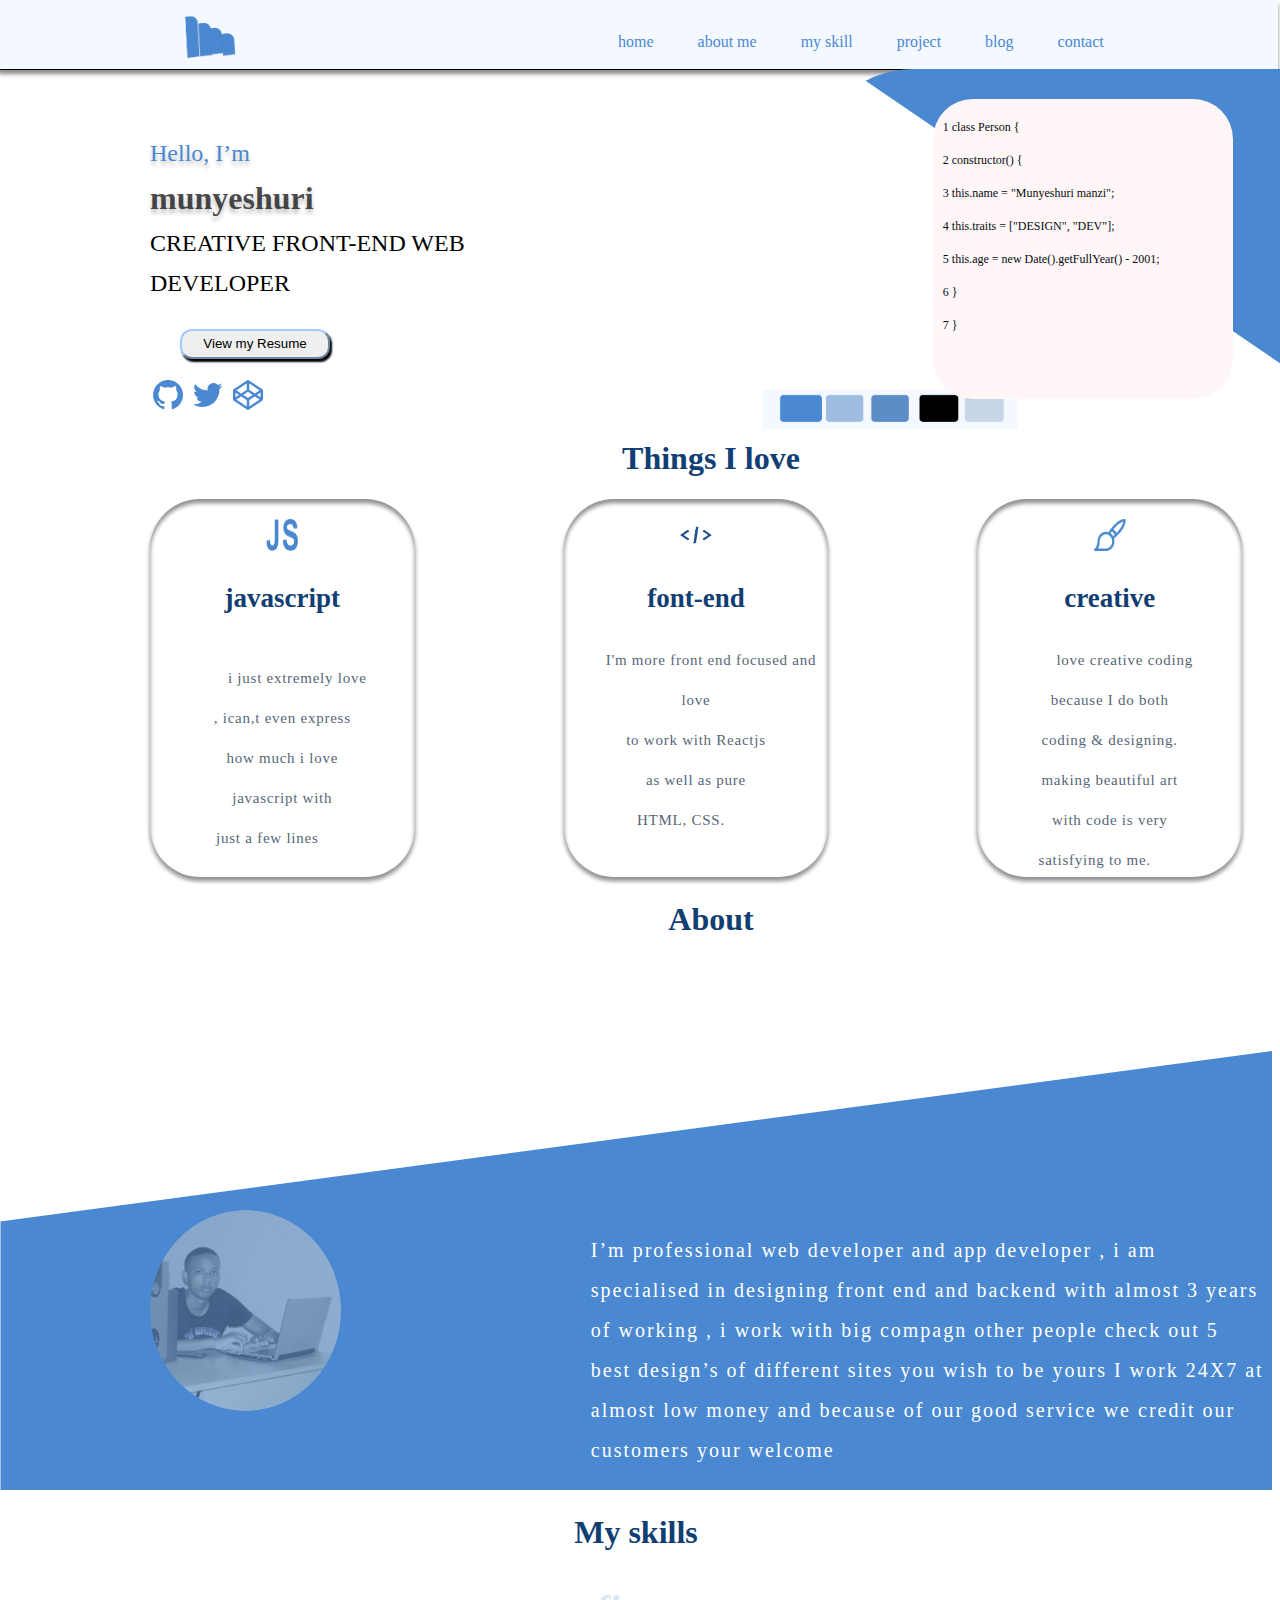
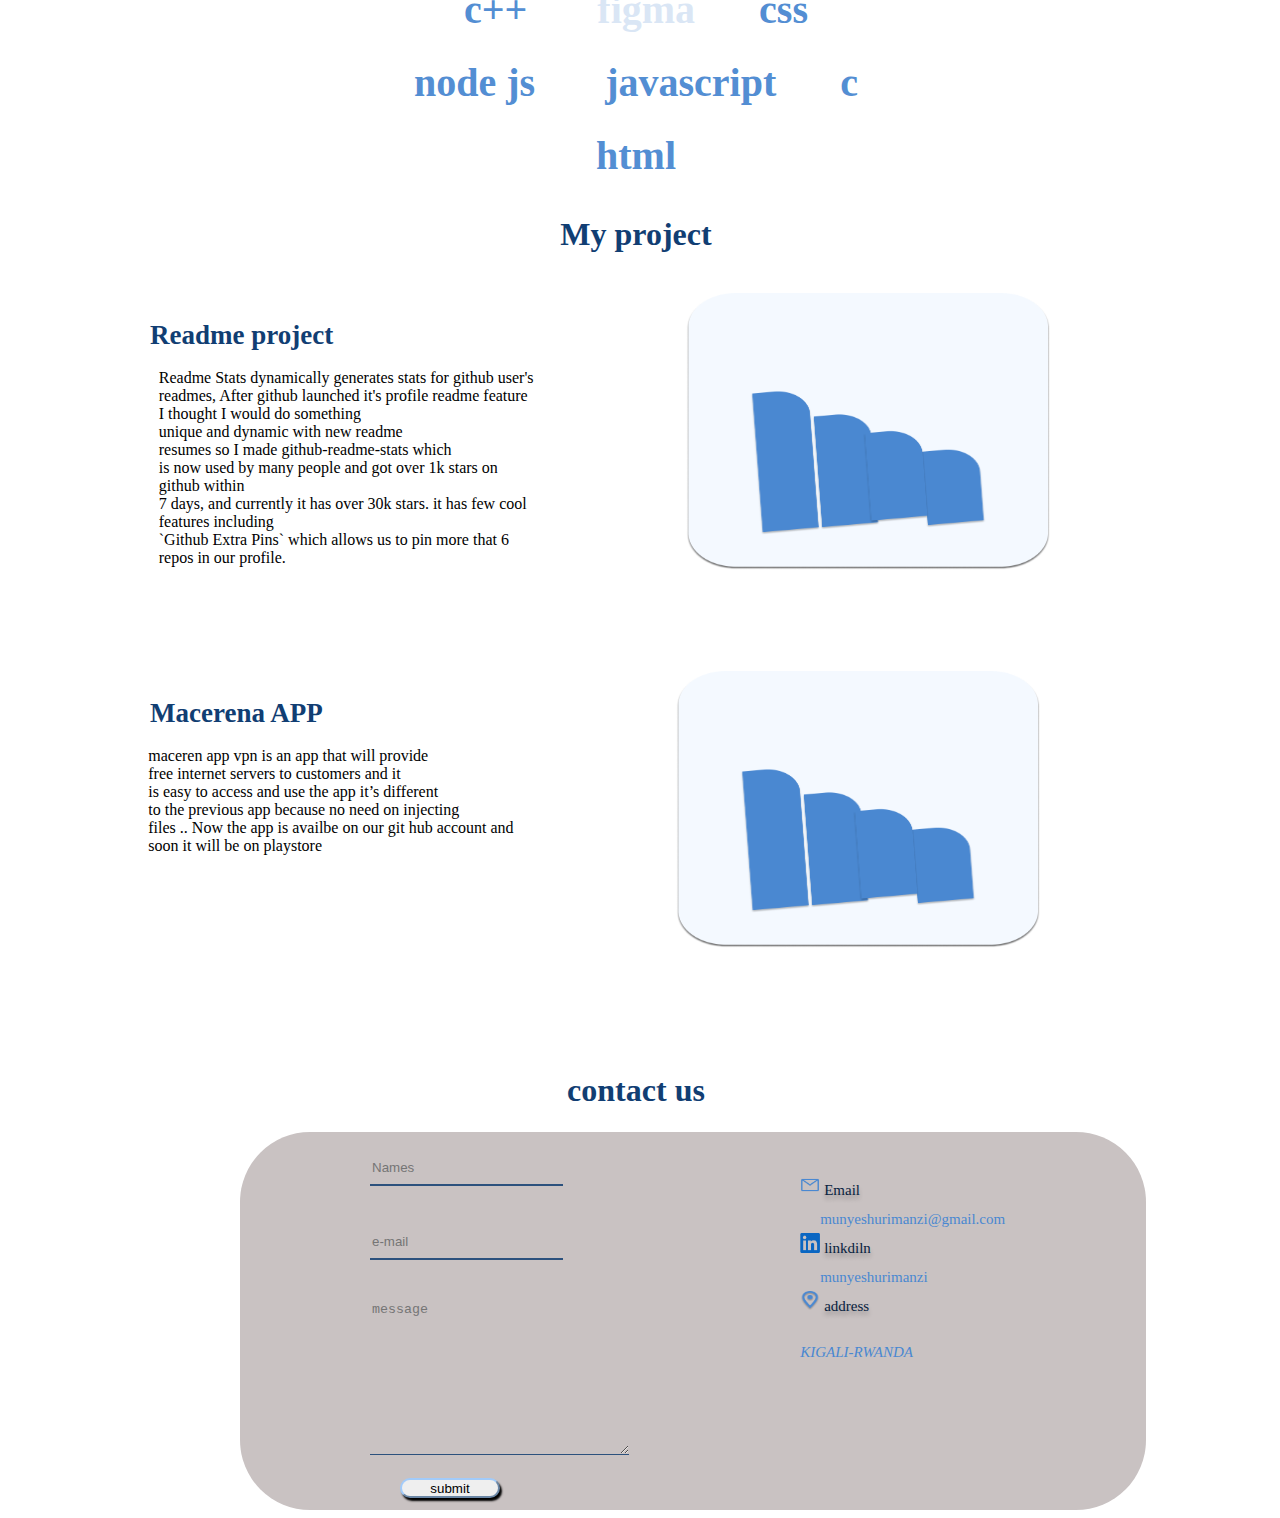
==== commit 4772ba0a: "update new work" ====
--- a/index.html
+++ b/index.html
@@ -35,12 +35,7 @@
       
     </div>
     <div class="button">
-      <button  style=" background-color: #4a88d1;" 
-    ></button>
-      <button style=" background-color: #9EBDE1;" ></button>
-      <button style=" background-color: #5C8DC6;"></button>
-      <button style=" background-color:  #000000;"></button>
-      <button style=" background-color: #C6D6E8;" ></button>
+      <img src="./Group 29.png" alt="Vector">
     </div>
     <section >
   <div class="hom" id="home">
@@ -80,7 +75,7 @@
 </div>
 <h1>About</h1>
 </section>
-<section id="about ">
+<section id="about">
   
     <div class="pic">
       
@@ -118,6 +113,7 @@
 <section>
       
   <div class="project" id="project">
+
 <h2>Readme project</h2>
 <p11>Readme Stats dynamically generates stats for github user's readmes, After github launched it's profile readme feature I thought I would do something <br>
 unique and dynamic with new readme<br>
@@ -126,11 +122,12 @@
 is now used by many people and got over 1k stars on github within <br>
 7 days, and currently it has over 30k stars. it has few cool features including <br>
 `Github Extra Pins` which allows us to pin more that 6 repos in our profile.<br>
-<img src="./Vector (1).png" alt="github"></p11>
+</p11>
 <img src="./Group 28.png" alt="image">
   </div>
   
   <div class="project">
+    
     <h2>Macerena APP</h2>
 <p11> maceren app vpn is an app that will provide<br>
 free internet servers to customers and it<br>
@@ -138,7 +135,7 @@
 to the previous app because no need on injecting <br>
 files .. Now the app is availbe on our git hub account 
 and soon it will be on playstore   <br>
-<img src="./Vector (1).png" alt="github"> </p11>
+ </p11>
  <img src="./Group 28.png" alt="image">
       </div>
 </section >
@@ -147,8 +144,8 @@
 <footer>
   <form action="">
     <div class="contact" id="contact">
-    <input type="text" placeholder="first name" ><br>
-    <input type="text" placeholder="first name" >
+    <input type="text" placeholder="Names" ><br>
+    <input type="email" placeholder="e-mail">
     <br>
     
     <textarea name="message" class="area" cols="30" rows="10" placeholder="message"></textarea>
@@ -156,8 +153,10 @@
     <button>submit</button> <br>
      </div>
      <div class="addres">
-<img src="./carbon_email.png" alt="gmail">
-<i>Email</i><br>
+      <ul>
+       <img src="./carbon_email.png" alt="gmail">
+        <i>Email</i><br>
+
 <a href="https://mail.google.com/mail/u/0/#inbox?compose=GTvVlcSBncPMpZcRsCfkhMLVfGnBtHJKXMznLJcZwvFmrnSMtvzDJPSlnbRWQSNwGwTHZsGJwrjfl"><label for=""> munyeshurimanzi@gmail.com</label><br></a>
 <img src="./Vector (2).png" alt="gmail">
 <i>linkdiln</i><br>
--- a/index.css
+++ b/index.css
@@ -1,5 +1,6 @@
 * {
   margin-left: 0px;
+  
 }
 nav {
   box-sizing: border-box;
@@ -34,25 +35,25 @@
   align-items: center;
   justify-content: left;
   text-decoration: none;
-  
+  color: #4a88d1;
 }
 nav img {
   padding-left: 150px;
   width: 2cm;
   height: 2cm;
-  position: fixed;
+  
 }
 .box {
   position: absolute;
   width: 50px;
-  height: 40px;
+  height: 10px;
   left: 63.5%;
   top: 69px;
   border-top: 0px solid;
 
   border-right: 440px solid #4a88d1;
 
-  border-bottom: 500px solid transparent;
+  border-bottom: 300px solid transparent;
   border-radius: 100px 0px 10px 100px;
 }
 .box2 {
@@ -78,14 +79,13 @@
 
   color: #050b11;
 }
-.button {
-  position: absolute;
-  width: 200px;
-  height: 35px;
-  left: 800px;
-  top: 400px;
-
-  background: #ecf2f7;
+.button  img {
+  
+margin-left: 60%;
+width: 20%;
+height: 2%;
+margin-top: 30%;
+
 }
 button {
   align-items: center;
@@ -98,6 +98,7 @@
   
 }
 .hom {
+   margin-top:-39% ; 
   padding-top: 180px;
   padding-left: 150px;
 }
@@ -196,10 +197,10 @@
 }
 
 .pic {
-  width: 310%;
-  height: 300%;
-  background-color: #4a88d1;
-  padding-top: 30px;
+  background-image: url(./Vector\ 2.png);
+ 
+  
+  padding-top: 250px;
 }
 .pic img {
   border-radius: 50%;
@@ -338,7 +339,7 @@
 font-style: normal;
 font-weight: 100;
 font-size: 15px;
-opacity: 0.8;
+color: #082240;
 
 }
 address{
@@ -359,4 +360,5 @@
 }
 .all p12{
   margin-left: 100px;
-}+}
+.addres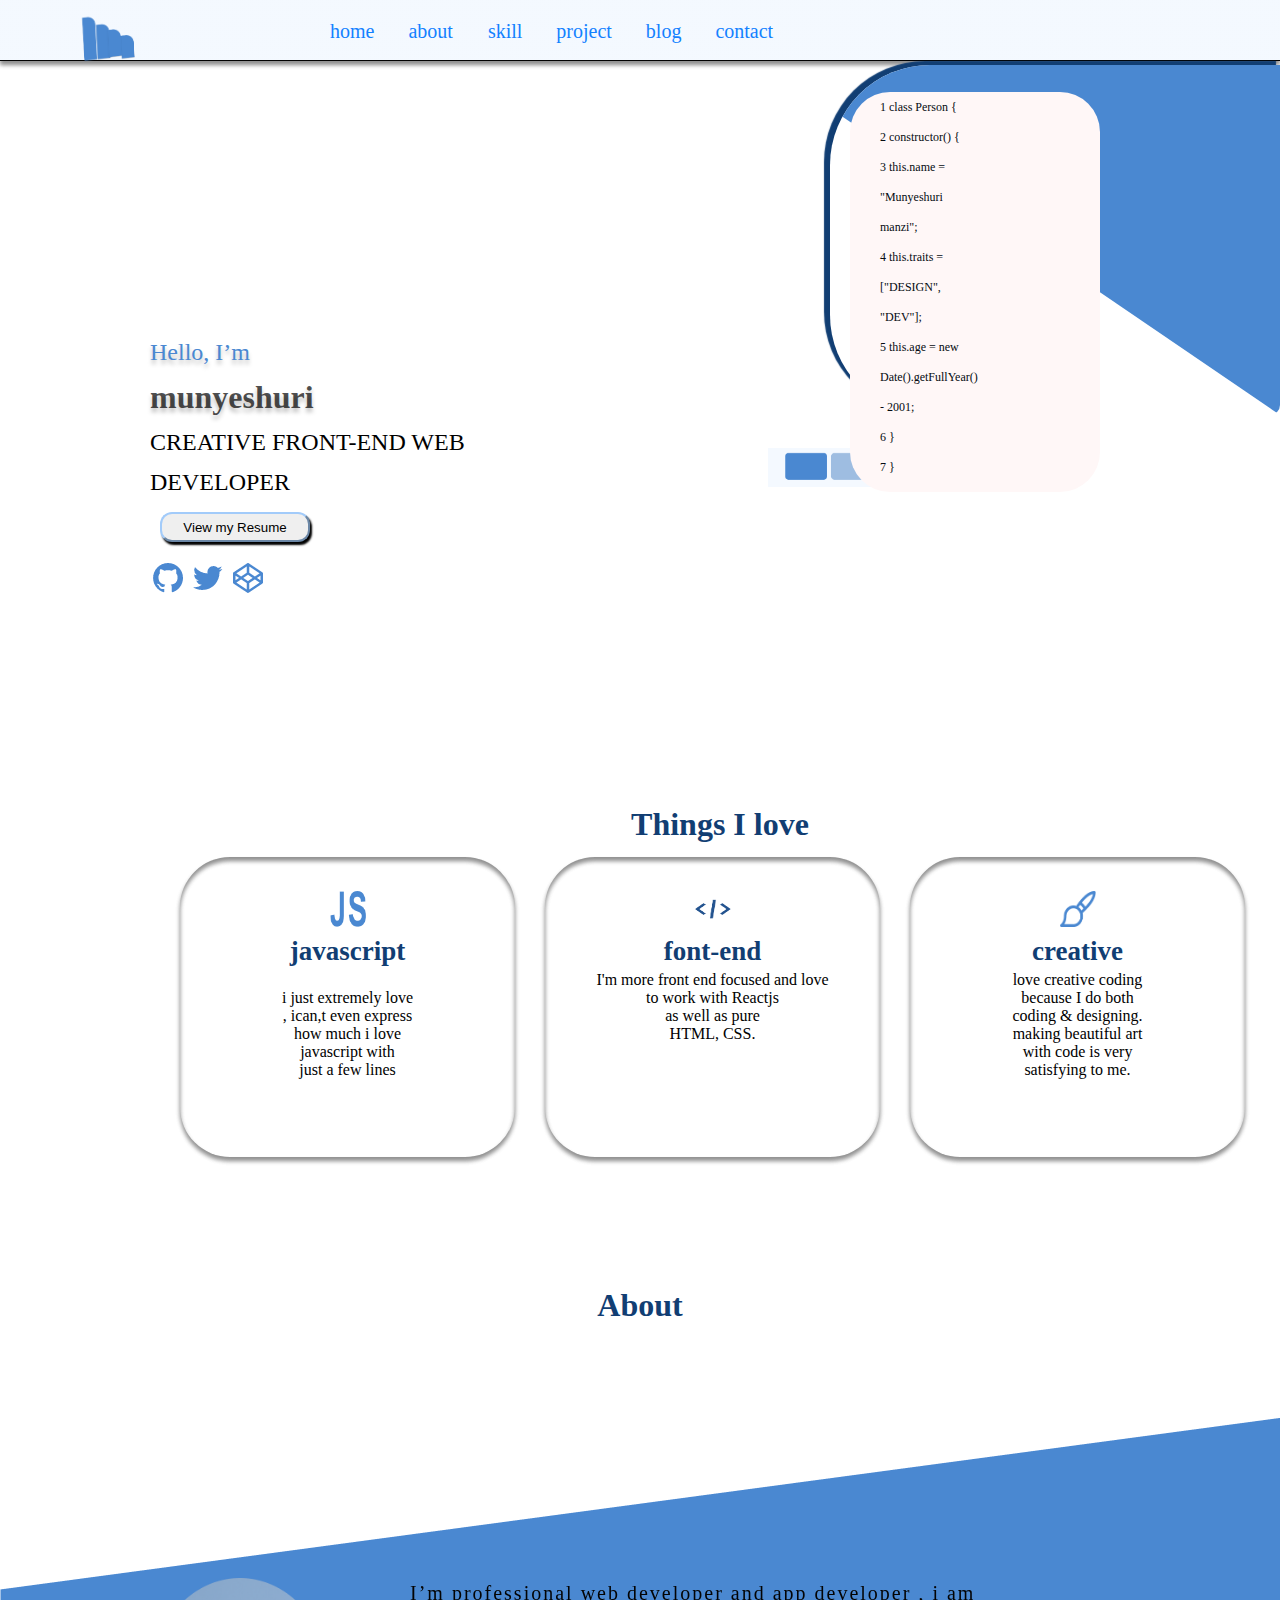
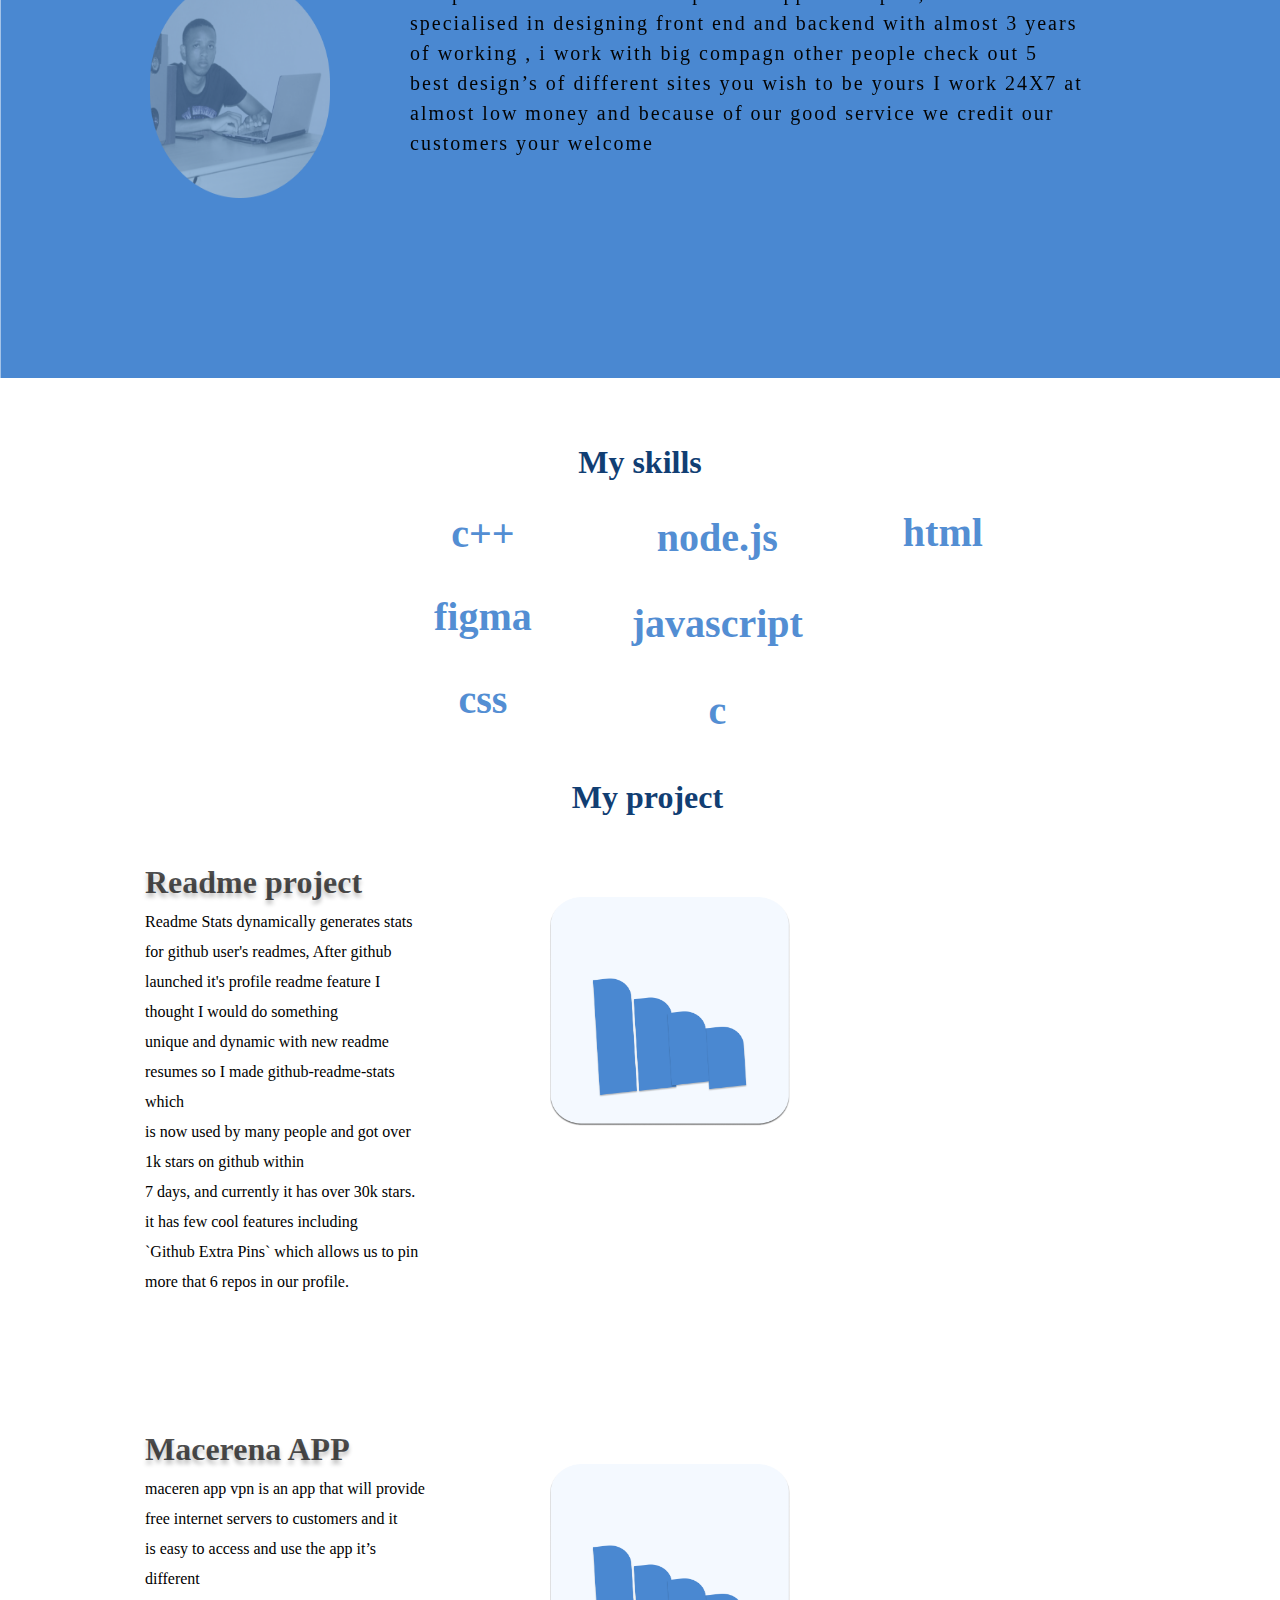
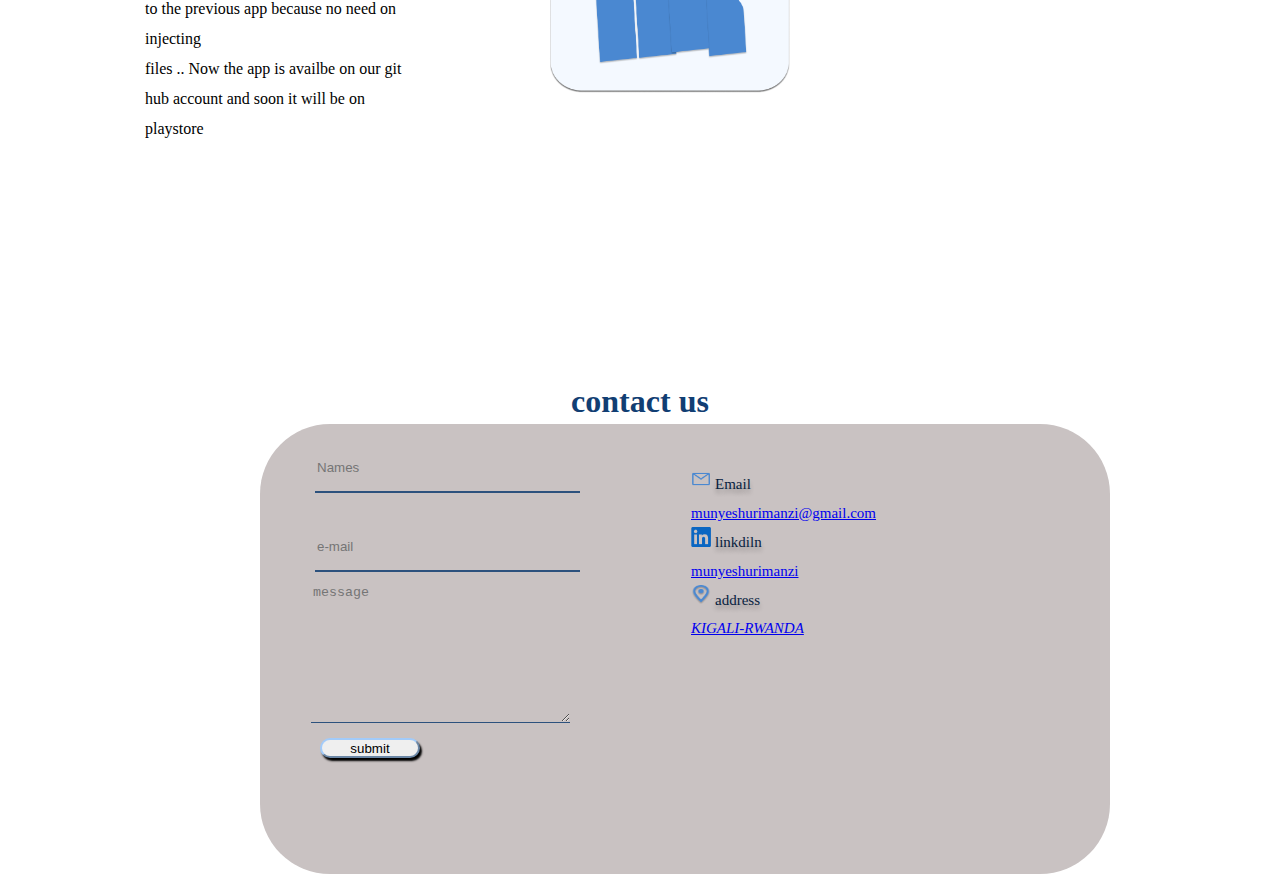
==== commit 27772361: "new on 26" ====
--- a/index.html
+++ b/index.html
@@ -1,7 +1,7 @@
-<!DOCTYPE html>
+ <!DOCTYPE html>
 <html lang="en">
   <head>
-    <meta charset="UTF-8" />
+    <meta charset="UTF-8" >
     <meta http-equiv="X-UA-Compatible" content="IE=edge" />
     <meta name="viewport" content="width=device-width, initial-scale=1.0" />
     <title>munyeshuri</title>
@@ -11,16 +11,20 @@
   href="https://unpkg.com/boxicons@latest/css/boxicons.min.css">
   </head>
   <body>
-    <nav>
-       <a href="#home"><img src="./Group 1.png" alt="log"></a> 
-      <div class="navbar">
+    <nav class="dropdown">
+       <a href="#home">
+        <img src="./Group 1.png" alt="log"></a>
+        
+      <div class="na">
+        
         <span><a href="#home">home</a></span>
-        <span></span><a href="#about">about me </a></span>
-        <span> <a href="#skills">my skill</a></span>
-        <span></span><a href="# my project">project</a></span>
-        <span></span><a href="another.html">blog</a></span>
-        <span></span><a href="#contact">contact</a></span>
+        <span><a href="#about">about </a></span>
+        <span> <a href="#skills">skill</a></span>
+        <span><a href="# my project">project</a></span>
+        <span><a href="another.html">blog</a></span>
+        <span><a href="#contact">contact</a></span>
       </div>
+      <img src="./ic_menu_sort_by_size.png" alt="menu" class="menu">
     </nav>
     <div class="box">
       <div class="box2">
@@ -35,7 +39,7 @@
       
     </div>
     <div class="button">
-      <img src="./Group 29.png" alt="Vector">
+      <img src="./Group 29.png" alt="butoo">
     </div>
     <section >
   <div class="hom" id="home">
@@ -50,33 +54,39 @@
       <img src="[data-uri]"/>
       <img src="[data-uri]"/>
     </div>
+  </div>
+  </div>
+</section>
+  <section id="love">
+  <div class="love">
     <h1>Things I love</h1>
    <div class="text">
       <div class="col">
         <img src="./JS.png" alt="javascript">
       <h2>javascript</h2><br>
-      <P10>i just extremely love <br>, ican,t even  express <br>how much i love <br>javascript with <br>just a few lines</P10>
+      <P class="front">i just extremely love <br>, ican,t even  express <br>how much i love <br>javascript with <br>just a few lines</p>
       </div>
       <div class="col">
         <img src="./Source Code.png" alt="code">
         <h2>font-end</h2>
-        <P10>I'm more front end focused and love<br>
+        <P class="front">I'm more front end focused and love<br>
           to work with Reactjs<br>
           as well as pure<br>
-          HTML, CSS.</P10>
+          HTML, CSS.</P>
       </div>
       <div class="col">
         <img src="./Vector.png" alt="blush">
         <h2>creative</h2>
         
-        <P10>love creative coding<br> because I do both <br>coding & designing.<br> making beautiful art<br> with code is very <br>satisfying to me.</p10>
+        <P class="front">love creative coding<br> because I do both <br>coding & designing.<br> making beautiful art<br> with code is very <br>satisfying to me.</p>
 
     </div>
-</div>
-<h1>About</h1>
+  </div>
+
 </section>
+
 <section id="about">
-  
+  <h1>About</h1>
     <div class="pic">
       
         <img src="./+250 784 086 021 20220331_203726 1.png" alt="image" class="pic1">
@@ -86,69 +96,71 @@
       </div>
     </div>
     </section>
-    <section>
+    <section id="skill">
     <h1>My skills</h1>
-    <center>
-    <div class="skills" id="skills">
+    
+    <div class="skills" >
       
         <div class="one">
-<p1>c++ </p1>
-<p2> figma</p2>
-<p1>css </p1>
+<h1>c++ </h1>
+<h1> figma</h1>
+<h1>css </h1>
 </div>
 <div class="two">
-<p1>node js </p1>
-<p1> javascript</p1>
-<p1> c</p1>
+<h1>node.js  </h1>
+<h1> javascript</h1>
+<h1> c</h1>
 </div>
 <div class="three">
-<p1> html</p1>
+<h1> html</h1>
+<h1> </h1>
 </div>
     </div>
   
   </section>
-</center>
 
-<h1>My project</h1><br>
-<section>
-      
-  <div class="project" id="project">
 
-<h2>Readme project</h2>
-<p11>Readme Stats dynamically generates stats for github user's readmes, After github launched it's profile readme feature I thought I would do something <br>
-unique and dynamic with new readme<br>
+
+<section id="project">
+  <h1>My project</h1>    
+  <div class="project" >
+
+
+<p><b>Readme project</b> <br> Readme Stats dynamically generates stats for github user's readmes, After github launched it's profile readme feature I thought I would do something <br>
+unique and dynamic with new readme
  resumes so I made github-readme-stats which<br>
 
 is now used by many people and got over 1k stars on github within <br>
 7 days, and currently it has over 30k stars. it has few cool features including <br>
 `Github Extra Pins` which allows us to pin more that 6 repos in our profile.<br>
-</p11>
+</p>
 <img src="./Group 28.png" alt="image">
   </div>
   
   <div class="project">
     
-    <h2>Macerena APP</h2>
-<p11> maceren app vpn is an app that will provide<br>
+    
+<p> <b>Macerena APP</b> <br> maceren app vpn is an app that will provide<br>
 free internet servers to customers and it<br>
 is easy to  access and use the app it’s different<br>
 to the previous app because no need on injecting <br>
 files .. Now the app is availbe on our git hub account 
 and soon it will be on playstore   <br>
- </p11>
+ </p>
  <img src="./Group 28.png" alt="image">
       </div>
 </section >
+<section id="contact">
 <h1>contact us</h1>
 
 <footer>
-  <form action="">
-    <div class="contact" id="contact">
+  <form >
+    <div class="contact" >
     <input type="text" placeholder="Names" ><br>
     <input type="email" placeholder="e-mail">
     <br>
     
-    <textarea name="message" class="area" cols="30" rows="10" placeholder="message"></textarea>
+    <textarea name="message" class="area" cols="30" rows="9" placeholder="message"></textarea>
     <br>
     <button>submit</button> <br>
      </div>
@@ -170,7 +182,7 @@
   </form>
 </footer>
   </div>
-
+</section>
   </body>
 </html>
 
--- a/index.css
+++ b/index.css
@@ -1,15 +1,20 @@
-* {
-  margin-left: 0px;
-  
-}
-nav {
-  box-sizing: border-box;
- 
-  position: absolute;
-  width: 100%;
-  height: 70px;
-  left: -2px;
-  top: 0px;
+*{
+  margin: 0;
+}
+
+   
+body{
+  margin: 0px;
+}
+
+  nav {
+  
+
+   position: relative; 
+   width: 100%;
+  height: 60px;
+
+   top: 0px;
   font-family: Verdana;
   background: linear-gradient(
       0deg,
@@ -21,60 +26,80 @@
   border-bottom: 1px solid #000000;
   box-shadow: 0px 4px 4px rgba(0, 0, 0, 0.25), 0px 4px 4px rgba(0, 0, 0, 0.25);
 }
-.navbar {
-  position: absolute;
-  width: 932.07px;
-  height: 46px;
-  left: 600px;
-  justify-items: center;
-  top: 33px;
- 
-}
-a {
-  padding: 10px 20px;
-  align-items: center;
-  justify-content: left;
-  text-decoration: none;
-  color: #4a88d1;
-}
+nav {
+
+ 
+display: inline-flex; 
+ 
+
+}
+.na{
+  margin:20px 300px;
+}
+nav span{
+  margin-left: 30px ;
+}
+
+nav span a {
+
+  position: relative;
+ text-decoration: none;
+  color: #1381ff;
+  
+  font-size:20px ;
+ 
+ 
+ 
+ 
+ 
+} 
+
+.menu{
+  display: none;
+}
+
+.navbar a.active {
+  border-bottom: 3px solid rgb(53, 55, 78);
+} 
 nav img {
-  padding-left: 150px;
-  width: 2cm;
-  height: 2cm;
-  
+  padding-left: 5%;
+  width: 80px;
+  height: 80px;
+  position: fixed;
 }
 .box {
   position: absolute;
-  width: 50px;
-  height: 10px;
-  left: 63.5%;
-  top: 69px;
+  width: 10px;
+  height: 50px;
+  right: 0%;
+  top: 65px;
   border-top: 0px solid;
-
+box-shadow:-5px -3px 1px 1px #113e73;
   border-right: 440px solid #4a88d1;
 
   border-bottom: 300px solid transparent;
   border-radius: 100px 0px 10px 100px;
 }
 .box2 {
-  position: absolute;
-  width: 300px;
-  height: 300px;
-  left: 120px;
-  top: 30px;
+  position: relative;
+  width: 250px;
+  height: 400px;
+  left: 20px;
+  top: 3vh;
 
   background: #fff7f7;
   border-radius: 40px;
 }
 .box2 p {
-  width: 503.4px;
-  height: 347px;
-
+ padding: 0px 0px 4px 20px;
+  width: 80px;
+  height: 80px;
+align-items: center;
   font-family: "Inter";
   font-style: normal;
   font-weight: 300;
   font-size: 12px;
-  line-height: 33px;
+  line-height: 30px;
   margin-left: 10px;
 
   color: #050b11;
@@ -98,7 +123,7 @@
   
 }
 .hom {
-   margin-top:-39% ; 
+   margin-top:0px ; 
   padding-top: 180px;
   padding-left: 150px;
 }
@@ -130,6 +155,9 @@
   color: #000000;
   font-size: 24px;
   line-height: 40px;
+}
+.hom p {
+  margin-top:-30%;
 }
 .hom button {
   width: 150px;
@@ -151,7 +179,22 @@
   color: #113e73;
   text-align: center;
 }
-h2 {
+
+
+#love{
+  padding:5px 5px 10% 150px;
+  margin-top: 10%;
+}
+.love h1{
+
+  padding: 0px 0px 3px 15px;
+ 
+}
+
+.love p{
+  padding-bottom: 10px;
+}
+  h2 {
   font-family: "Inter";
   font-style: normal;
   font-weight: 700;
@@ -160,22 +203,9 @@
 
   color: #113e73;
   text-align: center;
-}
-p10 {
-  margin: auto;
-  padding: 30px;
-  font-family: "Inter";
-  font-style: normal;
-  font-weight: 70;
-  font-size: 15px;
-  line-height: 40px;
-
-  letter-spacing: 0.05em;
-
-  color: #082240;
-
-  opacity: 0.7;
-}
+} 
+
+
 
 .text {
   text-align: center;
@@ -185,28 +215,43 @@
 }
 .col {
   border-radius: 50px;
-  width: 7cm;
-  height: 10cm;
+  width: 700px;
+  margin: 10px 0px 0px 30px;
+  height: 300px;
   box-shadow: 0px 4px 4px rgba(0, 0, 0, 0.25), 0px 4px 4px rgba(0, 0, 0, 0.25),
     inset 0px 4px 4px rgba(0, 0, 0, 0.25), inset 0px 4px 4px rgba(0, 0, 0, 0.25);
 }
+.col h2{
+  font-family: "Inter";
+  font-style: normal;
+  font-weight: 700;
+  font-size: 27px;
+  line-height: 40px;
+
+  color: #113e73;
+  text-align: center;
+}
 .col img{
-  width: 32px;
-  height: 32px;
-  margin-top: 20px;
-}
-
+  width: 36px;
+  height: 36px;
+  margin-top: 10%
+}
+#about h1 {
+  padding: 0px 50px 3px 50px;
+} 
 .pic {
+  background-repeat: no-repeat;
   background-image: url(./Vector\ 2.png);
- 
-  
+position: relative;
+  height: 400px;
   padding-top: 250px;
+ width: 100%; 
 }
 .pic img {
-  border-radius: 50%;
-  width: 15%;
-  height: 70%;
-  margin-bottom: 20px;
+ 
+  width: 180px;
+  height: 220px;
+  margin-bottom: ;
   opacity: 0.5;
 }
 .pic {
@@ -218,19 +263,26 @@
   font-style: normal;
   font-weight: 400;
   font-size: 20px;
-  line-height: 40px;
-  padding-left: 250px;
+  line-height: 30px;
+  padding-left: 80px;
   letter-spacing: 0.1em;
 
-  color: #ffffff;
+  color: #030303;
+  width: 800px;
+  height: 6cm;
 }
 .pic1 {
   margin-left: 150px;
 }
+#skill h1{
+ 
+  padding: 5% 50px 0px 50px;
+}
 .skills {
-  display: block;
-}
-.skills p1 {
+  display:flex;
+ padding: 5px 25px 0px 30%;
+}
+.skills h1 {
   font-family: "Inter";
   font-style: normal;
   font-weight: 700;
@@ -241,54 +293,47 @@
   padding: 30px;
   opacity: 0.95;
 }
-.skills p2 {
-  font-family: "Inter";
-  font-style: normal;
-  font-weight: 700;
-  font-size: 40px;
-  line-height: 73px;
-
-  color: #4a88d1;
-  padding: 30px;
-  opacity: 0.95;
-  opacity: 0.2;
+#project h1{
+  padding: 30px 0px 30px 15px;
 }
 .project {
   
   display: flex;
-  padding-left: 150px;
-  
-  width: 100%;
-  height: 10cm;
- 
-}
-
-.project p11 {
-  padding: 2cm;
-  margin-left: -250px;
-  width: 10cm;
-  height: 10cm;
+  margin-left: 100px;
+  margin-right: 50px;
+  width: 700px;
+  height: 15cm;
+ 
+}
+
+.project p {
+  padding: 10px 5px 5px 10px;
+  margin-left: 5%;
+  width: 40%;
+  line-height: 30px;
+  height: 150px;
 }
 .project img {
-  width: 10cm;
-  height: 8cm;
-  margin-left: 60px;
-}
-.project p11 img{
-  width: 32px;
-  height: 32px;
- margin-left: 70%;
+  padding:50px 5px 0px 10px;
+  width: 250px;
+  height: 250px;
+  margin-left: 100px;
+}
+
+#contact h1{
+  padding: 0px 15px 3px 15px;
 }
 footer {
+
   margin-left: 90px;
 display: flex;
-  padding-left: 150px;
+justify-content: center;
 }
 form {
   background-color: #c9c2c2;
-  width: 20cm;
-  height: 10cm;
-  padding-left: 150px;
+  width: 800px;
+  height: 50vh;
+  padding-left: 50px;
   border-radius: 70px;
   display: flex;
 }
@@ -296,9 +341,9 @@
   border-style: outset;
   border-color: #4a88d1;
   background: transparent;
-  margin: 20px -20px;
-  height: 30px;
-width: 5cm;
+  margin: 20px 5px 10px ;
+  height: 10%;
+width: 100%;
   border-left: 2px#4a88d1;
   border-top: 2px#4a88d1;
   border-right: 2px#4a88d1;
@@ -307,17 +352,17 @@
   border-style: outset;
   border-color: #4a88d1;
   background: transparent;
-  margin: 20px -20px;
+  margin: 1px;
 
   border-left: 2px#4a88d1;
   border-top: 2px#4a88d1;
   border-right: 2px#4a88d1;
 }
 .contact button {
-  /* margin-bottom: 30px; */
+  margin-bottom: 30px;
   width: 100px;
   height: 20px;
-  margin-top: -1%;
+  
   border-radius: 10px;
 }
 form img{
@@ -325,8 +370,8 @@
   height: 20px;
 }
 .addres{
-  margin-top: 3%;
-  margin-left: 20%;
+ row-gap: 50%;
+ padding: 5% 10% 20% 10%;
 }
 label{
  font-family: 'Inter';
@@ -349,6 +394,1095 @@
 font-size: 15px;
 
 }
+@media screen and (max-width:800px){
+  .box {
+    position: absolute;
+    width: 10px;
+    height: 50px;
+    right: 0%;
+    top: 65px;
+    border-top: 0px solid;
+  box-shadow:-5px -3px 1px 1px #113e73;
+    border-right: 440px solid #4a88d1;
+  
+    border-bottom: 200px solid transparent;
+    border-radius: 80px 0px 10px 100px;
+  }
+  .box2 {
+    position: relative;
+    width: 250px;
+    height: 200px;
+    left: 20px;
+    top: 10px;
+  
+    background: #fff7f7;
+    border-radius: 40px;
+  }
+  .box2 p {
+   padding: 0px 0px 4px 20px;
+    width: 100px;
+    height: 50px;
+  align-items: center;
+    font-family: "Inter";
+    font-style: normal;
+    font-weight: 200;
+    font-size: 12px;
+    line-height: 15px;
+    margin-left: 10px;
+  
+    color: #050b11;
+  }
+  .button  img {
+    
+  margin-left: 250px;
+  width: 20%;
+  height: 15px;
+  margin-top: 200px;
+  
+  }
+  button {
+    align-items: center;
+    margin-left: 10px;
+    margin-top: 10px;
+    height: 15px;
+    width: 25px;
+    box-shadow: 2px 3px 2px;
+    border-color: #a2cbfa;
+    
+  }
+  .skills {
+    display:flex;
+   padding: 5px 25px 0px 10px;
+  }
+  .pic img {
+ 
+    width: 180px;
+    height: 220px;
+    margin-bottom: ;
+    opacity: 0.5;
+  }
+  .pic {
+    width: 100%;
+    display: flex;
+  }
+  .pal {
+    font-family: "Antic";
+    font-style: normal;
+    font-weight: 400;
+    font-size: 12px;
+    line-height: 20px;
+    padding-left: 50px;
+    letter-spacing: 0.09em;
+  
+    color: #030303;
+    width: 800px;
+    height: 6cm;
+  }
+  .pic1 {
+    margin-left: 15px;
+  }
+}
+@media screen and ( max-width:1240px)
+{
+  .na{
+    margin:20px 30px 2px 150px;
+  }
+  nav span{
+    margin: 0px 0px 0px  150px ;
+
+  }
+  
+  nav span a {
+  
+    position: relative;
+   text-decoration: none;
+    color: #1381ff;
+    
+    font-size:20px ;
+   
+  }  
+}
+@media screen and ( max-width:742px)
+{
+  .na{
+    margin:15px 15px;
+  }
+  nav span{
+    margin-left: 30px ;
+  }
+  
+  nav span a {
+  
+    position: relative;
+   text-decoration: none;
+    color: #1381ff;
+    
+    font-size:15px ;
+   
+  } 
+
+ 
+
+
+.love p{
+  padding-bottom: 10px;
+}
+h2 {
+  font-family: "Inter";
+  font-style: normal;
+  font-weight: 700;
+  font-size: 27px;
+  line-height: 40px;
+
+  color: #113e73;
+  text-align: center;
+}
+
+
+
+
+.col img{
+  width: 36px;
+  height: 36px;
+}
+ text {
+  text-align: center;
+  display: block;
+  justify-content: space-between;
+  padding-right: 30px;
+}
+.col {
+  border-radius: 50px;
+  width: 50vh;
+  margin: 10px 0px 0px 30px;
+  height: 60vh;
+  box-shadow: 0px 4px 4px rgba(0, 0, 0, 0.25), 0px 4px 4px rgba(0, 0, 0, 0.25),
+    inset 0px 4px 4px rgba(0, 0, 0, 0.25), inset 0px 4px 4px rgba(0, 0, 0, 0.25);
+}}
+
+@media screen and (max-width:320px){
+  body{
+    
+  }
+  
+    nav {
+      position: absolute;
+
+      background: none;
+      box-shadow: none;
+      border: none;
+  } 
+ 
+  .navbar {
+  
+   
+  }
+  .menu{
+    position: absolute;
+  
+   top: 20px;
+   right: 0px;
+    width: 25px;
+    height: 25px;
+  }
+
+  .dropdown {
+    position: relative;
+    display: inline-block;
+    
+  }
+  .na{
+    display: none;
+    position: absolute;
+    background-color: #c9e2ff;
+    min-width: 320px;
+    box-shadow: 0px 8px 16px 0px rgba(0, 0, 0, 0.2);
+    z-index: 2;
+  }
+  .na a{
+    color: #113e73;
+    padding:12px 16px ;
+    text-decoration: none;
+    float: left;
+  }
+  .na a:hover{background-color: #1381ff;}
+  nav:hover .na{ display: block;}
+  .dropdown:hover .menu{background: #a2cbfa;}
+  .menu{
+    display: flex;
+  }
+  
+  .dropdownbar a.active {
+    border-bottom: 3px solid rgb(53, 55, 78);
+  } 
+  nav img {
+    padding-left: 10%;
+    width: 50px;
+    height: 50px;
+    position: fixed;
+    
+  }
+  .box {
+    position: relative;
+    width: 5px;
+    height: 5px;
+    right: 0px;
+    left: 115px;
+    top: 0px;
+    border-top: 0px solid;
+  box-shadow:-5px -3px 1px 1px #113e73;
+    border-right: 200px solid #4a88d1;
+  
+    border-bottom: 100px solid transparent;
+    border-radius: 50px 0px 10px 10px;
+  }
+  .box2 {
+    position: relative;
+    width: 140px;
+    height: 40vh;
+   right: 10px;
+    top: 4vh;
+  
+    background: #fff7f7;
+    border-radius: 40px;
+  }
+
+  .box2 p {
+    /* width: 100px;
+    height: 60px; */
+ 
+    font-family: "Inter";
+    font-style: normal;
+    font-weight: 100;
+    font-size: 10px;
+    line-height: 17px;
+    
+  
+    color: #050b11;
+  }
+  .button  img {
+    
+  margin-left: 20%;
+  width: 40%;
+  height: 20%;
+  margin-top: 150px;
+  
+  }
+  button {
+    align-items: center;
+    margin-left: 10px;
+    margin-top: 10px;
+    height: 15px;
+    width: 25px;
+    box-shadow: 2px 3px 2px;
+    border-color: #a2cbfa;
+    
+  }
+.hom {
+   margin-top:-12% ; 
+  padding-top: 20px;
+  padding-left: 10px;
+}
+b {
+  font-family: "Inter";
+  font-style: normal;
+  font-weight: 900;
+  font-size: 100%;
+  line-height: 50px;
+
+  color: rgba(0, 0, 0, 0.7);
+
+  text-shadow: 0px 4px 4px rgba(0, 0, 0, 0.25);
+}
+i {
+  font-family: "Inter";
+  font-style: normal;
+  font-weight: 300;
+  font-size:90%;
+  line-height: 40px;
+
+  color: #4a88d1;
+
+  text-shadow: 0px 4px 4px rgba(0, 0, 0, 0.25);
+}
+em {
+  font-family: inter;
+  font-style: normal;
+  color: #000000;
+  font-size: 90%;
+  line-height: 30px;
+}
+.hom p {
+  margin-top:30%;
+}
+.hom button {
+  width: 30%;
+  height: 30px;
+  border-radius: 12px;
+  font-size: 50%;
+ 
+}
+
+img {
+  width: 5%;
+  height: 10%;
+}
+h1 {
+  font-family: "Inter";
+  font-style: normal;
+  font-weight: 900;
+  font-size: 90%;
+  line-height: 40px;
+
+  color: #113e73;
+  text-align: center;
+}
+
+
+#love{
+  padding:5% 5% 10% 10%;
+  margin-top: 10%;
+}
+.love h1{
+
+  padding: 5% 0% 3% 50%;
+ 
+}
+
+.love p{
+  padding-bottom: 10px;
+}
+h2 {
+  font-family: "Inter";
+  font-style: normal;
+  font-weight: 700;
+  font-size: 27px;
+  line-height: 40px;
+
+  color: #113e73;
+  text-align: center;
+}
+
+
+
+
+.col img{
+  width: 36px;
+  height: 36px;
+}
+.text {
+  text-align: center;
+  display: block;
+  justify-content: space-between;
+  padding-right: 30px;
+}
+.col {
+  border-radius: 40px;
+  width: 40vh;
+  margin: 10px 0px 0px 10px;
+  height: 60vh;
+  box-shadow: 0px 4px 4px rgba(0, 0, 0, 0.25), 0px 4px 4px rgba(0, 0, 0, 0.25),
+    inset 0px 4px 4px rgba(0, 0, 0, 0.25), inset 0px 4px 4px rgba(0, 0, 0, 0.25);
+}
+#about h1 {
+  padding: 0px 50px 3px 50px;
+} 
+.pic {
+  background-repeat: no-repeat;
+  background-image: url("./Vector\ 2.png");
+position: absolute;
+  height: 4000px;
+  padding-top: 250px;
+ width: 100%; 
+}
+.pic img {
+ 
+  width: 180px;
+  height: 220px;
+
+ 
+}
+.pic {
+  width: 100%;
+  display: contents;
+}
+.pal {
+  width: 100%;
+  font-family: "Antic";
+  font-style: normal;
+  font-weight: 400;
+  font-size: 12px;
+  line-height: 15px;
+  padding-left: 40px;
+  letter-spacing: 0.05em;
+background-color: #c2daf7;
+  color: #030303;
+}
+.pic1 {
+  margin-left: 30px;
+
+padding: 5% 50px 0px 50px;
+}
+.skills {
+  display:-webkit-inline-box;
+ padding: 5px 10px 0px 10px;
+}
+.skills h1 {
+  font-family: "Inter";
+  font-style: normal;
+  font-weight: 300;
+  font-size: 25px;
+  line-height: 30px;
+
+  color: #4a88d1;
+
+  opacity: 0.95;
+}
+.three h1{
+ display: none;
+}
+#project h1{
+  padding: 30px 0px 30px 15px;
+}
+.project {
+  
+  display: contents;
+  margin-left: 50px;
+  margin-right: 50px;
+  width: 100%;
+  height: 10cm;
+ 
+}
+
+.project p {
+  padding: 10px 5px 5px 5px;
+  margin-left: 5%;
+  width: 250px;
+  line-height: 30px;
+  height: 10%;
+}
+.project img {
+  padding:5px 5px 0px 10px;
+  width: 250px;
+  height: 250px;
+  margin-left: 10px;
+}
+footer {
+  margin-left: 10px;
+display: flex;
+  padding-left: 10px;
+}
+form {
+  background-color: #c9c2c2;
+  width: 100%;
+  height: 30vh;
+  padding-left: 10px;
+  border-radius: 40px;
+  display: flex;
+}
+input {
+  border-style: outset;
+  border-color: #4a88d1;
+  background: transparent;
+  margin: 20px 5px 10px ;
+  height: 5%;
+width: 80%;
+font-size: 10px;
+  border-left: 2px#4a88d1;
+  border-top: 2px#4a88d1;
+  border-right: 2px#4a88d1;
+}
+textarea {
+  border-style: outset;
+  border-color: #4a88d1;
+  background: transparent;
+  margin: 1px;
+  height: 15%;
+  width: 80%;
+  font-size: 10px;
+  border-left: 2px#4a88d1;
+  border-top: 2px#4a88d1;
+  border-right: 2px#4a88d1;
+}
+.contact button {
+  margin-bottom: 30px;
+  width: 100px;
+  height: 20px;
+  
+  border-radius: 10px;
+}
+form img{
+  width: 20px;
+  height: 20px;
+}
+.addres{
+ row-gap: 50%;
+ padding: 5% 10% 20% 10%;
+}
+label{
+  display: none;
+ font-family: 'Inter';
+font-style: normal;
+font-weight: 300;
+font-size: 15px;
+}
+form i{
+  
+  font-family: hidden;
+font-style: normal;
+font-weight: 100;
+font-size: 15px;
+color: #082240;
+display: none;
+}
+address{
+  font-family: 'Inter';
+  display: none;
+font-weight: 100;
+font-size: 15px;
+
+}
+}
+@media screen and (max-width:408px){
+  body{
+    
+  }
+  
+    nav {
+      position: absolute;
+
+      background: none;
+      box-shadow: none;
+      border: none;
+  } 
+ 
+  .navbar {
+  
+   
+  }
+  .menu{
+    position: absolute;
+  
+   top: 20px;
+   right: 0px;
+    width: 25px;
+    height: 25px;
+  }
+
+  .dropdown {
+    position: relative;
+    display: inline-block;
+    
+  }
+  .na{
+    display: none;
+    position: absolute;
+    background-color: #c9e2ff;
+    min-width: 320px;
+    box-shadow: 0px 8px 16px 0px rgba(0, 0, 0, 0.2);
+    z-index: 2;
+  }
+  .na a{
+    color: #113e73;
+    padding:12px 16px ;
+    text-decoration: none;
+    float: left;
+  }
+  .na a:hover{background-color: #1381ff;}
+  nav:hover .na{ display: block;}
+  .dropdown:hover .menu{background: #a2cbfa;}
+  .menu{
+    display: flex;
+  }
+  
+  .dropdownbar a.active {
+    border-bottom: 3px solid rgb(53, 55, 78);
+  } 
+  nav img {
+    padding-left: 10%;
+    width: 50px;
+    height: 50px;
+    position: fixed;
+    
+  }
+  .box {
+    position: relative;
+    width: 5px;
+    height: 5px;
+    right: 0px;
+    left: 115px;
+    top: 0px;
+    border-top: 0px solid;
+  box-shadow:-5px -3px 1px 1px #113e73;
+    border-right: 200px solid #4a88d1;
+  
+    border-bottom: 100px solid transparent;
+    border-radius: 50px 0px 10px 10px;
+  }
+  .box2 {
+    position: relative;
+    width: 140px;
+    height: 40vh;
+   right: 10px;
+    top: 4vh;
+  
+    background: #fff7f7;
+    border-radius: 40px;
+  }
+
+  .box2 p {
+    /* width: 100px;
+    height: 60px; */
+ 
+    font-family: "Inter";
+    font-style: normal;
+    font-weight: 100;
+    font-size: 10px;
+    line-height: 17px;
+    
+  
+    color: #050b11;
+  }
+  .button  img {
+    
+  margin-left: 20%;
+  width: 40%;
+  height: 20%;
+  margin-top: 150px;
+  
+  }
+  button {
+    align-items: center;
+    margin-left: 10px;
+    margin-top: 10px;
+    height: 15px;
+    width: 25px;
+    box-shadow: 2px 3px 2px;
+    border-color: #a2cbfa;
+    
+  }
+.hom {
+   margin-top:-12% ; 
+  padding-top: 20px;
+  padding-left: 10px;
+}
+b {
+  font-family: "Inter";
+  font-style: normal;
+  font-weight: 900;
+  font-size: 100%;
+  line-height: 50px;
+
+  color: rgba(0, 0, 0, 0.7);
+
+  text-shadow: 0px 4px 4px rgba(0, 0, 0, 0.25);
+}
+i {
+  font-family: "Inter";
+  font-style: normal;
+  font-weight: 300;
+  font-size:90%;
+  line-height: 40px;
+
+  color: #4a88d1;
+
+  text-shadow: 0px 4px 4px rgba(0, 0, 0, 0.25);
+}
+em {
+  font-family: inter;
+  font-style: normal;
+  color: #000000;
+  font-size: 90%;
+  line-height: 30px;
+}
+.hom p {
+  margin-top:30%;
+}
+.hom button {
+  width: 30%;
+  height: 30px;
+  border-radius: 12px;
+  font-size: 50%;
+ 
+}
+
+img {
+  width: 5%;
+  height: 10%;
+}
+h1 {
+  font-family: "Inter";
+  font-style: normal;
+  font-weight: 900;
+  font-size: 90%;
+  line-height: 40px;
+
+  color: #113e73;
+  text-align: center;
+}
+
+
+#love{
+  padding:5% 5% 10% 10%;
+  margin-top: 10%;
+}
+.love h1{
+
+  padding: 5% 0% 3% 50%;
+ 
+}
+
+.love p{
+  padding-bottom: 10px;
+}
+h2 {
+  font-family: "Inter";
+  font-style: normal;
+  font-weight: 700;
+  font-size: 27px;
+  line-height: 40px;
+
+  color: #113e73;
+  text-align: center;
+}
+
+
+
+
+.col img{
+  width: 36px;
+  height: 36px;
+}
+.text {
+  text-align: center;
+  display: block;
+  justify-content: space-between;
+  padding-right: 30px;
+}
+.col {
+  border-radius: 40px;
+  width: 40vh;
+  margin: 10px 0px 0px 10px;
+  height: 60vh;
+  box-shadow: 0px 4px 4px rgba(0, 0, 0, 0.25), 0px 4px 4px rgba(0, 0, 0, 0.25),
+    inset 0px 4px 4px rgba(0, 0, 0, 0.25), inset 0px 4px 4px rgba(0, 0, 0, 0.25);
+}
+#about h1 {
+  padding: 0px 50px 3px 50px;
+} 
+.pic {
+  background-repeat: no-repeat;
+  background-image: url("./Vector\ 2.png");
+position: absolute;
+  height: 4000px;
+  padding-top: 250px;
+ width: 100%; 
+}
+.pic img {
+ 
+  width: 180px;
+  height: 220px;
+
+ 
+}
+.pic {
+  width: 100%;
+  display: contents;
+}
+.pal {
+  width: 100%;
+  font-family: "Antic";
+  font-style: normal;
+  font-weight: 400;
+  font-size: 12px;
+  line-height: 15px;
+  padding-left: 40px;
+  letter-spacing: 0.05em;
+background-color: #c2daf7;
+  color: #030303;
+}
+.pic1 {
+  margin-left: 30px;
+
+padding: 5% 50px 0px 50px;
+}
+.skills {
+  display:-webkit-inline-box;
+ padding: 5px 10px 0px 10px;
+}
+.skills h1 {
+  font-family: "Inter";
+  font-style: normal;
+  font-weight: 300;
+  font-size: 25px;
+  line-height: 30px;
+
+  color: #4a88d1;
+
+  opacity: 0.95;
+}
+.three h1{
+ display: none;
+}
+#project h1{
+  padding: 30px 0px 30px 15px;
+}
+.project {
+  
+  display: contents;
+  margin-left: 50px;
+  margin-right: 50px;
+  width: 100%;
+  height: 10cm;
+ 
+}
+
+.project p {
+  padding: 10px 5px 5px 5px;
+  margin-left: 5%;
+  width: 250px;
+  line-height: 30px;
+  height: 10%;
+}
+.project img {
+  padding:5px 5px 0px 10px;
+  width: 250px;
+  height: 250px;
+  margin-left: 10px;
+}
+footer {
+  margin-left: 10px;
+display: flex;
+  padding-left: 10px;
+}
+form {
+  background-color: #c9c2c2;
+  width: 100%;
+  height: 30vh;
+  padding-left: 10px;
+  border-radius: 40px;
+  display: flex;
+}
+input {
+  border-style: outset;
+  border-color: #4a88d1;
+  background: transparent;
+  margin: 20px 5px 10px ;
+  height: 5%;
+width: 80%;
+font-size: 10px;
+  border-left: 2px#4a88d1;
+  border-top: 2px#4a88d1;
+  border-right: 2px#4a88d1;
+}
+textarea {
+  border-style: outset;
+  border-color: #4a88d1;
+  background: transparent;
+  margin: 1px;
+  height: 15%;
+  width: 80%;
+  font-size: 10px;
+  border-left: 2px#4a88d1;
+  border-top: 2px#4a88d1;
+  border-right: 2px#4a88d1;
+}
+.contact button {
+  margin-bottom: 30px;
+  width: 100px;
+  height: 20px;
+  
+  border-radius: 10px;
+}
+form img{
+  width: 20px;
+  height: 20px;
+}
+.addres{
+ row-gap: 50%;
+ padding: 5% 10% 20% 10%;
+}
+label{
+  display: none;
+ font-family: 'Inter';
+font-style: normal;
+font-weight: 300;
+font-size: 15px;
+}
+form i{
+  
+  font-family: hidden;
+font-style: normal;
+font-weight: 100;
+font-size: 15px;
+color: #082240;
+display: none;
+}
+address{
+  font-family: 'Inter';
+  display: none;
+font-weight: 100;
+font-size: 15px;
+
+}
+}
+/* #about h1 {
+  padding: 5% 0% 0% 50%;
+} 
+.pic {
+
+  background-image: url(./Vector\ 2.png);
+position: relative;
+  height: 80vh;
+ margin-top: 100px;
+ width: 100vw;
+}
+.pic img {
+  border-radius: 50%;
+  width: 100px;
+  height: 60%;
+  margin-bottom: 20%;
+  
+}
+.pic {
+  width: 100%;
+  display: block;
+}
+.pal {
+  font-family: "Antic";
+  font-style: normal;
+  font-weight: 400;
+  font-size: 12px;
+  line-height: 20px;
+  padding-left: 2px;
+  letter-spacing: 0.01em;
+
+  color: #ffffff;
+}
+.pic1 {
+  margin-left: 150px;
+}
+#skill h1{
+ 
+  padding: 5% 0% 0% 50%;
+}
+.skills {
+  display:flex;
+ padding: 5% 25% 0% 15%;
+}
+.skills h1 {
+  font-family: "Inter";
+  font-style: normal;
+  font-weight: 400;
+  font-size: 40px;
+  line-height: 73px;
+  
+  color: #4a88d1;
+  padding: 30px;
+  opacity: 0.95;
+}
+#project{
+
+}
+#project h1{
+ padding: 10% 0% 10% 50%; 
+}
+.project {
+  
+  
+  padding-left: 10%;
+  display: contents;
+  
+ 
+}
+
+.project p {
+
+  padding: 5% 5% 5% 10;
+  margin-left: 5%;
+  width: 30%; 
+   height: 10%;
+}
+.project img {
+
+  width: 90vw;
+  height: 90%;
+  margin-left: 10%;
+}
+
+#contact h1{
+ padding: 5% 0% 0% 50%;
+}
+footer {
+  margin-left: 10px;
+
+  padding-left: 5px;
+}
+form {
+  background-color: #c9c2c2;
+  width: 100%;
+  height: 70vh;
+  
+ 
+  display:flex;
+}
+input {
+  border-style: outset;
+  border-color: #4a88d1;
+  background: transparent;
+  padding: 5% -14px;
+  height: 10%;
+width: 100%;
+  border-left: 2px#4a88d1;
+  border-top: 2px#4a88d1;
+  border-right: 2px#4a88d1;
+}
+textarea {
+  border-style: outset;
+  border-color: #4a88d1;
+  background: transparent;
+  margin: 4% 0%;
+
+  border-left: 2px#4a88d1;
+  border-top: 2px#4a88d1;
+  border-right: 2px#4a88d1;
+}
+.contact button {
+  margin-bottom: 30px;
+  width: 100px;
+  height: 20px;
+  
+  border-radius: 10px;
+}
+form img{
+  width: 20px;
+  height: 20px;
+}
+.addres{
+ row-gap: 50%;
+ padding: 5% 10% 20% 10%;
+}
+label{
+ font-family: 'Inter';
+font-style: normal;
+font-weight: 300;
+font-size: 15px;
+}
+form i{
+  font-family: 'Inter';
+font-style: normal;
+font-weight: 100;
+font-size: 15px;
+color: #082240;
+
+}
+address{
+  font-family: 'Inter';
+
+font-weight: 100;
+font-size: 15px;
+
+}
 .all{
   display: flex;
   margin-left: 150px;
@@ -360,5 +1494,382 @@
 }
 .all p12{
   margin-left: 100px;
-}
-.addres+}} */
+
+/* @media screen and (max-width:2560px){
+  body{
+    margin: 0px;
+  }
+  
+    nav {
+    
+    width: 100%;
+    height: 100px;
+  
+    font-family: Verdana;
+    background: linear-gradient(
+        0deg,
+        rgba(199, 224, 254, 0.2),
+        rgba(199, 224, 254, 0.2)
+      ),
+      linear-gradient(0deg, rgba(255, 255, 255, 0.2), rgba(255, 255, 255, 0.2)),
+      #ffffff;
+    border-bottom: 1px solid #000000;
+    box-shadow: 0px 4px 4px rgba(0, 0, 0, 0.25), 0px 4px 4px rgba(0, 0, 0, 0.25);
+  }
+  .navbar {
+    position: absolute;
+    width: 100%;
+    height: 46px;
+    
+    justify-items: center;
+    top: 10px;  
+    
+    left: 200px;
+   
+  }
+  .navbar a {
+  
+    
+    display: inline-flex;
+    color: #1381ff;
+    text-align: center;
+    
+    padding: -70px 10px 0px 150px;
+    text-decoration: none;
+    font-size: 32px;
+    border-bottom: 3px solid transparent;
+  } 
+  
+  
+  
+  .navbar a.active {
+    border-bottom: 3px solid rgb(53, 55, 78);
+  } 
+  nav img {
+    padding-left: 150px;
+    width: 80px;
+    height: 80px;
+    
+  }
+  .box {
+    position: relative;
+    width: 130px;
+    height: 50px;
+    left: 77.6%;
+    top: 0px;
+    border-top: 0px solid;
+  box-shadow:-5px -3px 1px 1px #113e73;
+    border-right: 440px solid #4a88d1;
+  
+    border-bottom: 300px solid transparent;
+    border-radius: 100px 0px 10px 100px;
+  }
+  .box2 {
+    position: relative;
+    width: 280px;
+    height: 450px;
+    left: 80px;
+    top: 4px;
+  
+    background: #fff7f7;
+    border-radius: 40px;
+  }
+  .box2 p {
+    width: 120px;
+    height: 70px;
+  align-items: center;
+    font-family: "Inter";
+    font-style: normal;
+    font-weight: 500;
+    font-size: 16px;
+    line-height: 30px;
+    margin-left: 10px;
+  
+    color: #050b11;
+  }
+  .button  img {
+    
+  margin-left: 60%;
+  width: 20%;
+  height: 2%;
+  margin-top: 30%;
+  
+  }
+  button {
+    align-items: center;
+    margin-left: 10px;
+    margin-top: 10px;
+    height: 15px;
+    width: 25px;
+    box-shadow: 2px 3px 2px;
+    border-color: #a2cbfa;
+    
+  }
+  .hom {
+     margin-top:350px ; 
+    padding-top: 180px;
+    padding-left: 150px;
+  }
+  b {
+    font-family: "Inter";
+    font-style: normal;
+    font-weight: 900;
+    font-size: 32px;
+    line-height: 50px;
+  
+    color: rgba(0, 0, 0, 0.7);
+  
+    text-shadow: 0px 4px 4px rgba(0, 0, 0, 0.25);
+  }
+  i {
+    font-family: "Inter";
+    font-style: normal;
+    font-weight: 300;
+    font-size: 24px;
+    line-height: 40px;
+  
+    color: #4a88d1;
+  
+    text-shadow: 0px 4px 4px rgba(0, 0, 0, 0.25);
+  }
+  em {
+    font-family: inter;
+    font-style: normal;
+    color: #000000;
+    font-size: 24px;
+    line-height: 40px;
+  }
+  .hom p {
+    margin-top:-30%;
+  }
+  .hom button {
+    width: 150px;
+    height: 30px;
+    border-radius: 12px;
+    
+   
+  }
+  img {
+    size: 32px;
+  }
+  h1 {
+    font-family: "Inter";
+    font-style: normal;
+    font-weight: 900;
+    font-size: 32px;
+    line-height: 40px;
+  
+    color: #113e73;
+    text-align: center;
+  }
+  
+  
+  #love{
+    padding:5px 5px 10% 150px;
+    margin-top: 10%;
+  }
+  .love h1{
+  
+    padding: 0px 0px 3px 15px;
+   
+  }
+  
+  .love p{
+    padding-bottom: 10px;
+  }
+  h2 {
+    font-family: "Inter";
+    font-style: normal;
+    font-weight: 700;
+    font-size: 48px;
+    line-height: 20px;
+  
+    color: #113e73;
+    text-align: center;
+  }
+  
+  
+  
+  .text {
+    text-align: center;
+    display: flex;
+    font-size: 32px;
+    justify-content: space-between;
+    padding-right: 30px;
+  }
+  .col {
+    border-radius: 50px;
+    width: 500px;
+   
+    margin: 10px 0px 0px 30px;
+    height: 500px;
+    box-shadow: 0px 4px 4px rgba(0, 0, 0, 0.25), 0px 4px 4px rgba(0, 0, 0, 0.25),
+      inset 0px 4px 4px rgba(0, 0, 0, 0.25), inset 0px 4px 4px rgba(0, 0, 0, 0.25);
+  }
+  .col img{
+    width: 48px;
+    height: 48px;
+    margin-top: 40px;
+  }
+  #about h1 {
+    padding: 0px 800px 3px 0px;
+  } 
+  .pic {
+    background-repeat: no-repeat;
+    background-image: url("./Vector\ 2.png");
+  position: relative;
+    height: 450px;
+    padding-top: 250px;
+   width: 50vw;
+  }
+  .pic img {
+    border-radius: 50%;
+    width: 300px;
+    height: 70%;
+    margin-bottom: 20px;
+    opacity: 0.5;
+  }
+  .pic {
+    width: 100%;
+    display: flex;
+  }
+  .pal {
+    font-family: "Antic";
+    font-style: normal;
+    font-weight: 400;
+    font-size: 32px;
+    line-height: 50px;
+    padding-left: 250px;
+    letter-spacing: 0.1em;
+  
+    color: #ffffff;
+  }
+  .pic1 {
+    margin-left: 150px;
+  }
+  #skill h1{
+   
+    padding: 0px 500px 3px 80px;
+  }
+  .skills {
+    display:flex;
+   padding: 5px 25px 0px 150px;
+  }
+  .skills h1 {
+    font-family: "Inter";
+    font-style: normal;
+    font-weight: 700;
+    font-size: 40px;
+    line-height: 53px;
+  
+    color: #4a88d1;
+    padding: 20px;
+    opacity: 0.95;
+  }
+  #project h1{
+    padding: 0px 0px 3px 15px;
+  }
+  .project {
+    
+    display: flex;
+    padding-left: 150px;
+    
+    width: 40cm;
+    height: 10cm;
+   
+  }
+  
+  .project p {
+    padding: 5px 5px 5px 5px;
+    margin-left: 5%;
+    width: 20cm;
+    font-size: 32px;
+    height: 10%;
+  }
+  .project img {
+    width: 15cm;
+    height: 9cm;
+    margin-left: 10%;
+  }
+  
+  #contact h1{
+    padding: 0px 0px 3px 15px;
+  }
+  footer {
+    margin-left: 90px;
+  display: flex;
+    padding-left: 150px;
+  }
+  form {
+    background-color: #c9c2c2;
+    width: 80%;
+    height: 70vh;
+    padding-left: 10%;
+    border-radius: 70px;
+    display: flex;
+  }
+  input {
+    border-style: outset;
+    border-color: #4a88d1;
+    background: transparent;
+    margin: 5% -14px;
+    height: 10%;
+  width: 100%;
+    border-left: 2px#4a88d1;
+    border-top: 2px#4a88d1;
+    border-right: 2px#4a88d1;
+  }
+  textarea {
+    border-style: outset;
+    border-color: #4a88d1;
+    background: transparent;
+    margin: 18% -14%;
+  
+    border-left: 2px#4a88d1;
+    border-top: 2px#4a88d1;
+    border-right: 2px#4a88d1;
+  }
+  .contact button {
+    margin-bottom: 30px;
+    width: 100px;
+    height: 20px;
+    
+    border-radius: 10px;
+  }
+  form img{
+    width: 20px;
+    height: 20px;
+  }
+  .addres{
+   row-gap: 50%;
+   padding: 5% 10% 20% 10%;
+  }
+  label{
+   font-family: 'Inter';
+  font-style: normal;
+  font-weight: 300;
+  font-size: 15px;
+  }
+  form i{
+    font-family: 'Inter';
+  font-style: normal;
+  font-weight: 100;
+  font-size: 15px;
+  color: #082240;
+  
+  }
+  address{
+    font-family: 'Inter';
+  
+  font-weight: 100;
+  font-size: 15px;
+  
+  }
+  .all{
+    display: flex;
+    margin-left: 150px;
+    margin-top: 100px;
+
+}
+} */ 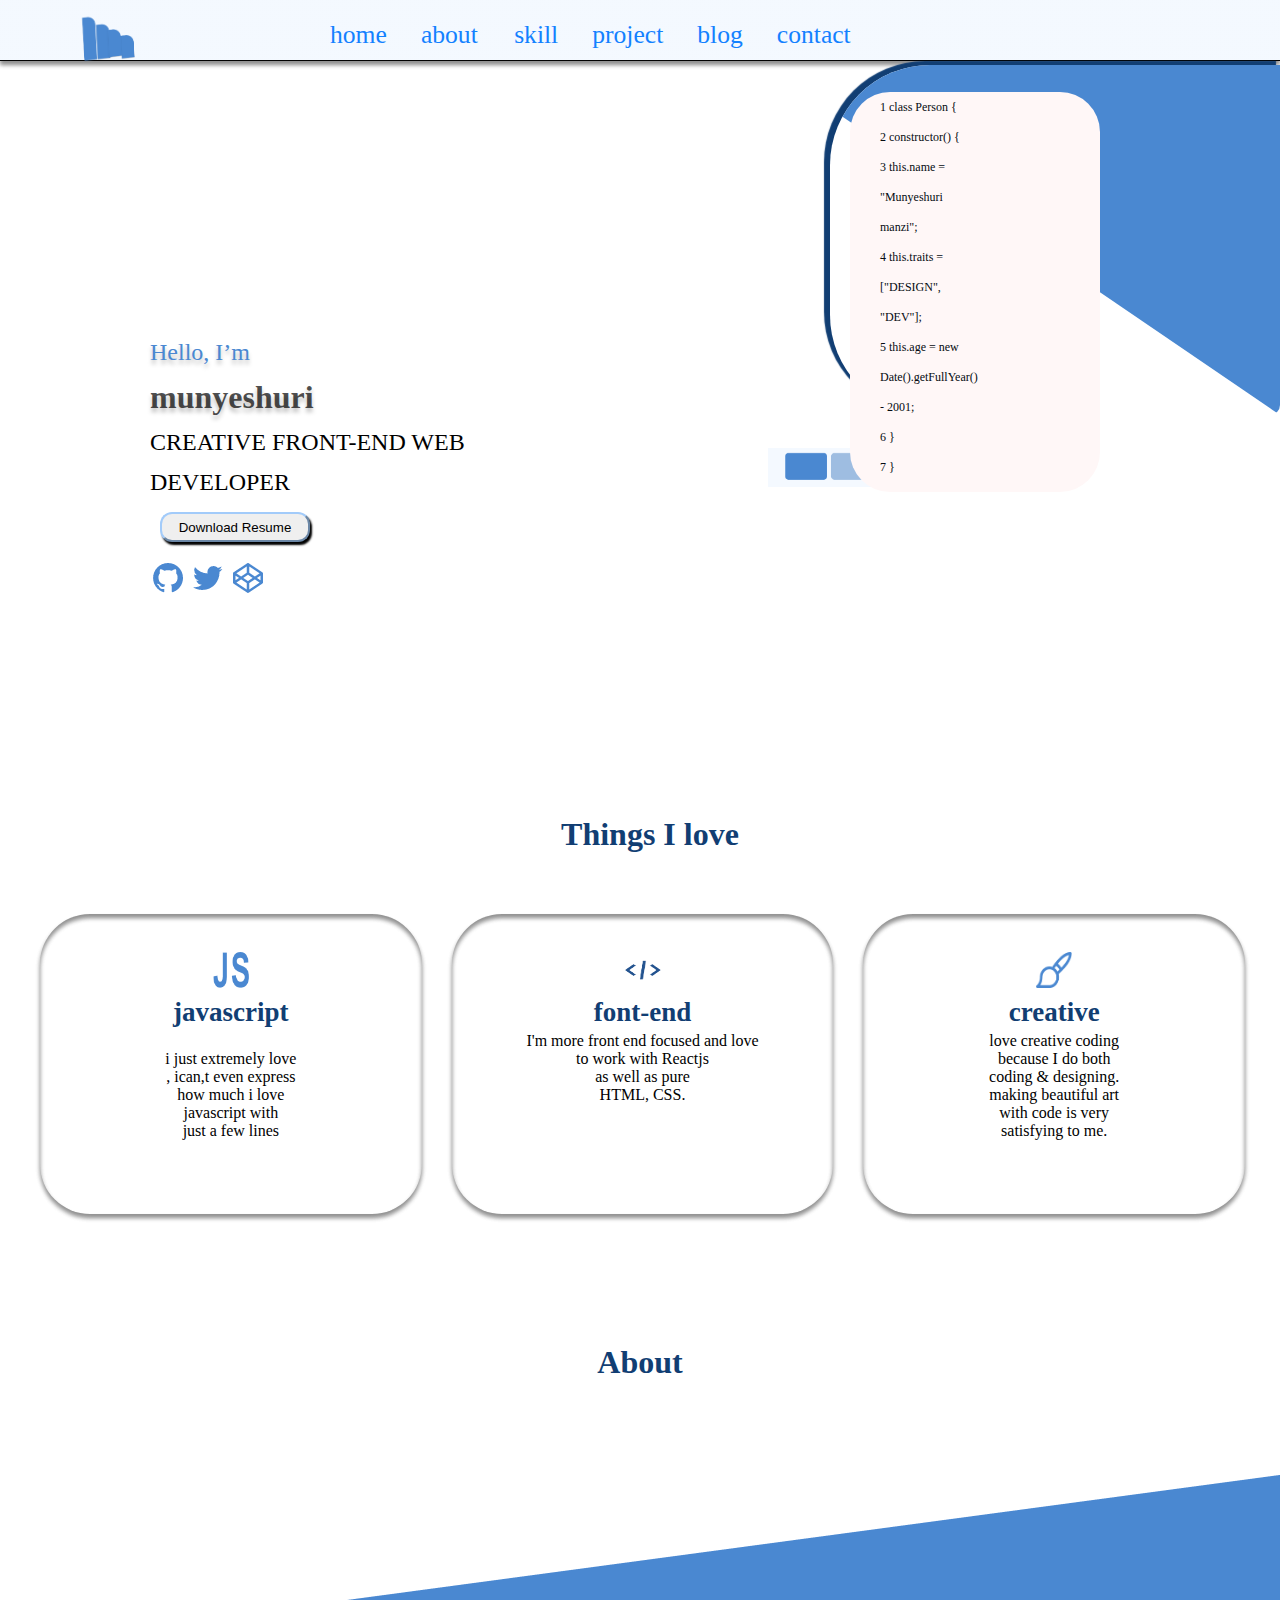
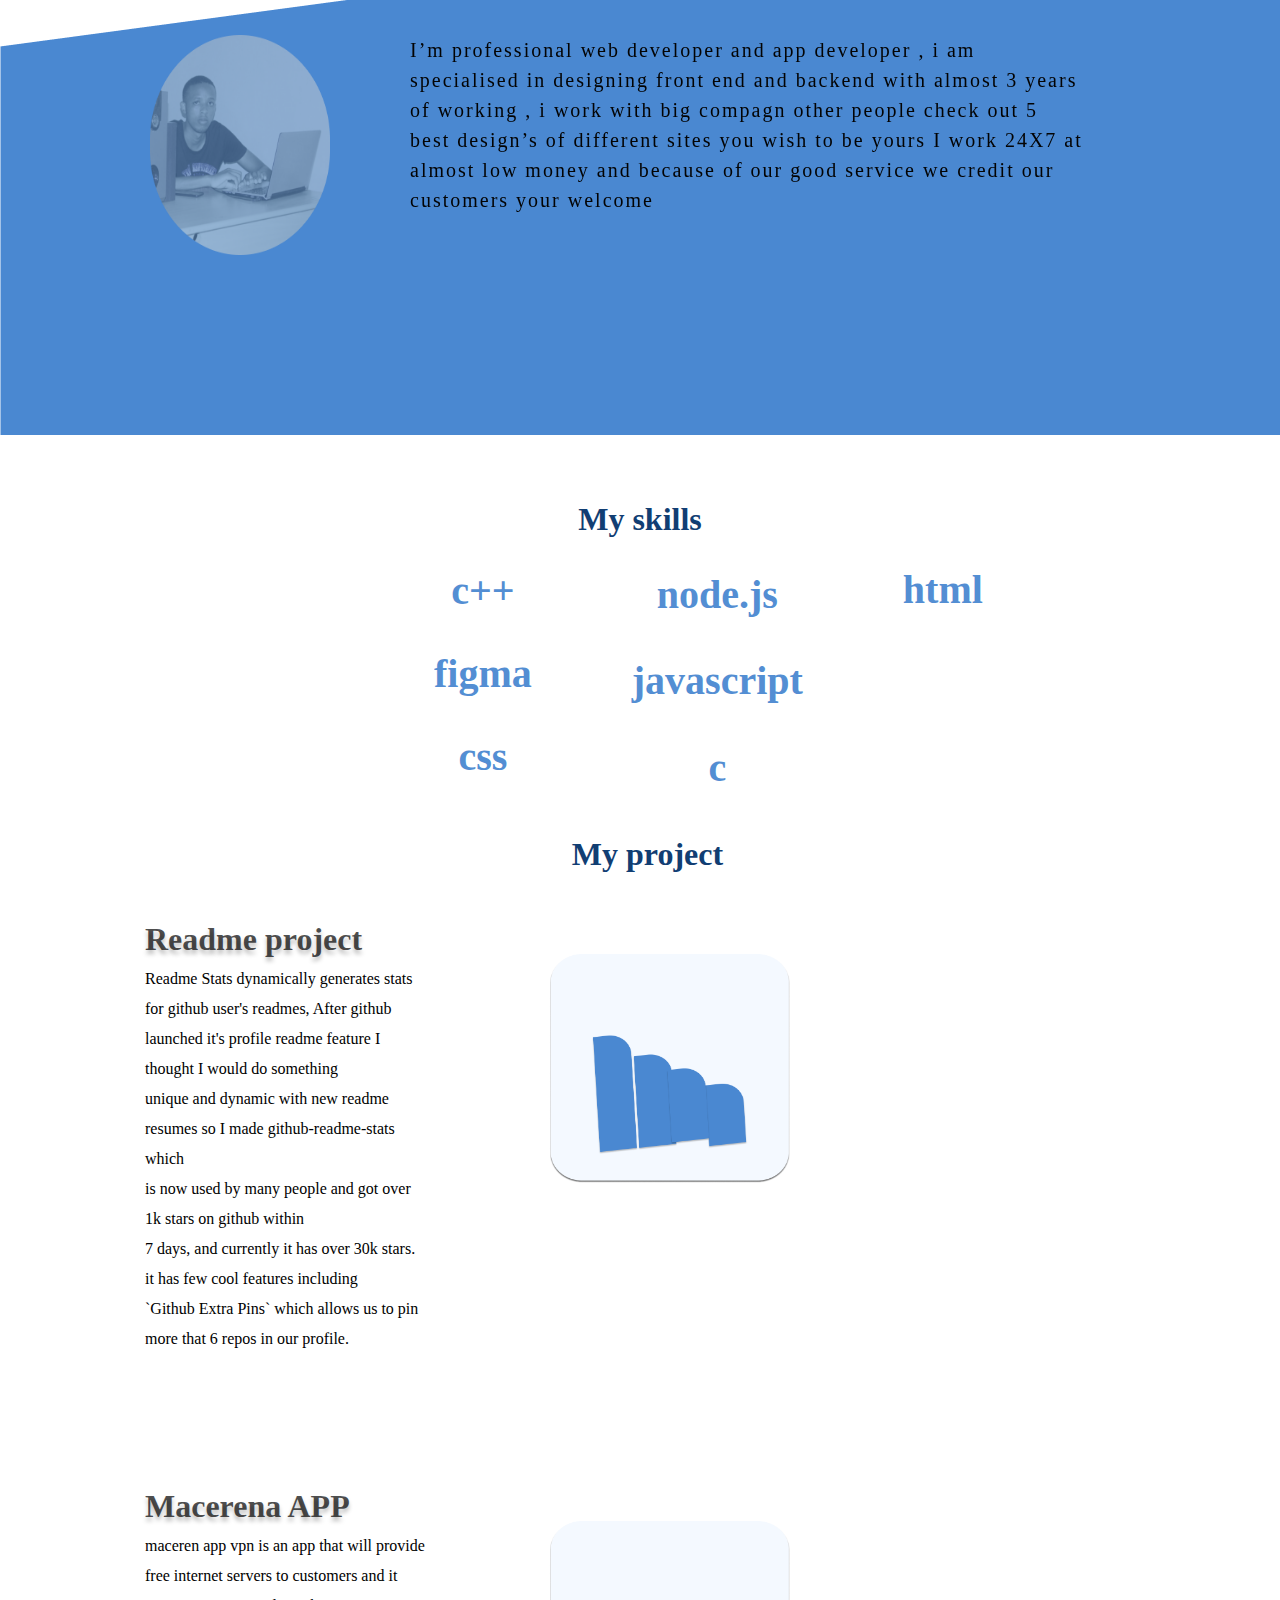
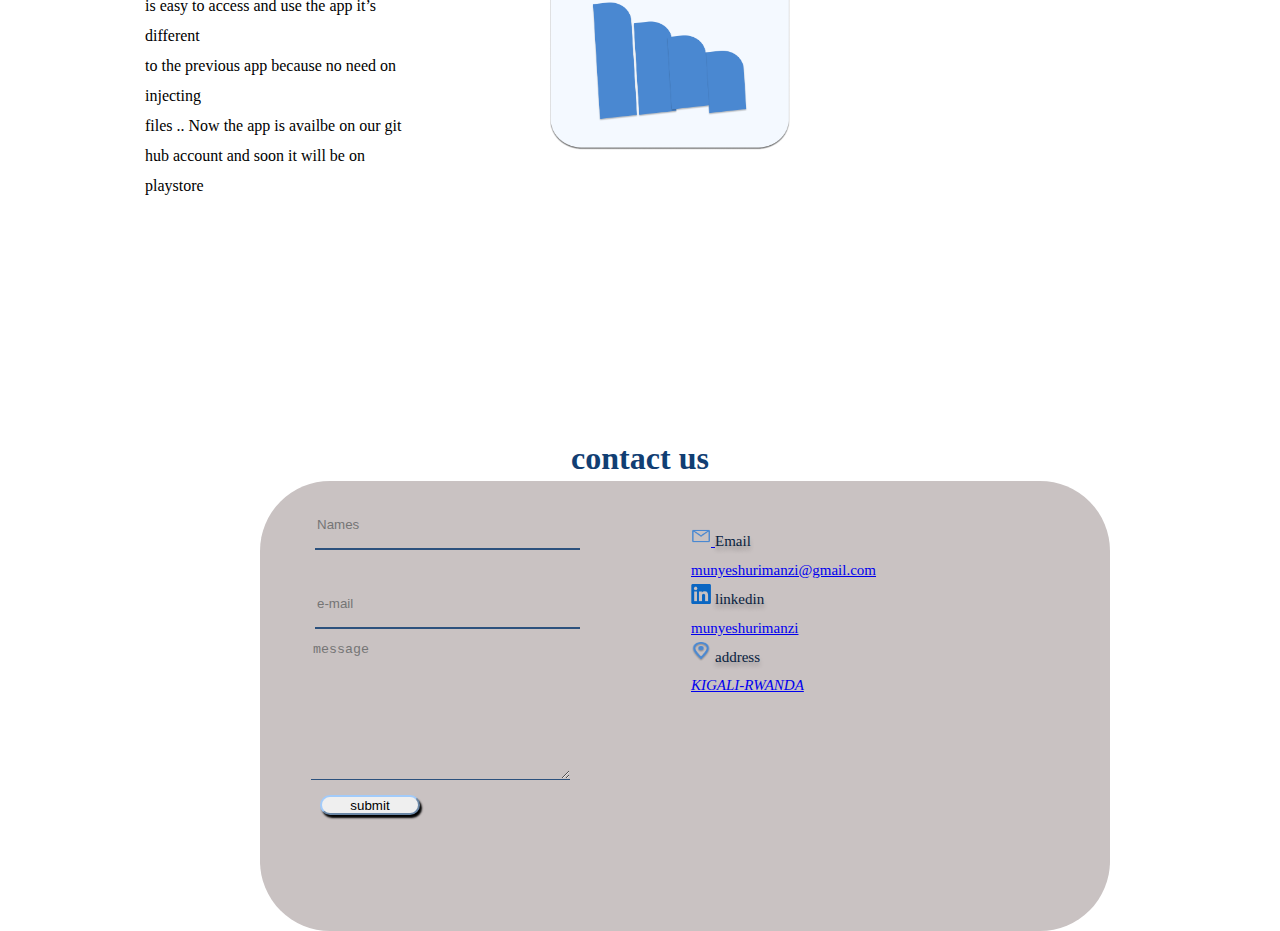
==== commit 8e93c2f2: "today change" ====
--- a/index.html
+++ b/index.html
@@ -19,8 +19,8 @@
         
         <span><a href="#home">home</a></span>
         <span><a href="#about">about </a></span>
-        <span> <a href="#skills">skill</a></span>
-        <span><a href="# my project">project</a></span>
+        <span> <a href="#skill">skill</a></span>
+        <span><a href="#project">project</a></span>
         <span><a href="another.html">blog</a></span>
         <span><a href="#contact">contact</a></span>
       </div>
@@ -48,11 +48,11 @@
       <b>munyeshuri </b><br>
       <em>CREATIVE FRONT-END WEB<br>
        DEVELOPER </em></p>
-    <a href="https://docs.google.com/document/d/1HyYMQqwBT3LqMPNJWwiTprh3p2qtJ7VK/edit?rtpof=true"> <button> View my Resume</button></a><br><br>
+    <a href="./munyeshuri  CV (1).docx" download class="buttonn"> <button> Download Resume</button></a><br><br>
     <div class="icone">
-      <img src="[data-uri]"/>
-      <img src="[data-uri]"/>
-      <img src="[data-uri]"/>
+      <a href="https://github.com/MUNYESHURImanzi"><img src="[data-uri]"/></a>
+      <a href="https://twitter.com/m_munyeshuri"><img src="[data-uri]"/></a> 
+      <a href="https://codepen.io/Munyeshuri"> <img src="[data-uri]"/></a>
     </div>
   </div>
   </div>
@@ -166,14 +166,15 @@
      </div>
      <div class="addres">
       <ul>
-       <img src="./carbon_email.png" alt="gmail">
+        <a href="https://mail.google.com/mail/u/0/#inbox?compose=GTvVlcSBncPMpZcRsCfkhMLVfGnBtHJKXMznLJcZwvFmrnSMtvzDJPSlnbRWQSNwGwTHZsGJwrjfl"> <img src="./carbon_email.png" alt="gmail"> <a>
         <i>Email</i><br>
 
 <a href="https://mail.google.com/mail/u/0/#inbox?compose=GTvVlcSBncPMpZcRsCfkhMLVfGnBtHJKXMznLJcZwvFmrnSMtvzDJPSlnbRWQSNwGwTHZsGJwrjfl"><label for=""> munyeshurimanzi@gmail.com</label><br></a>
-<img src="./Vector (2).png" alt="gmail">
-<i>linkdiln</i><br>
+<a href="https://rw.linkedin.com/in/munyeshuri-manzi-70715420b?original_referer=https%3A%2F%2Fwww.google.com%2F"></a><img src="./Vector (2).png" alt="gmail">
+<i>linkedin</i><br>
+
 <a href="https://rw.linkedin.com/in/munyeshuri-manzi-70715420b?original_referer=https%3A%2F%2Fwww.google.com%2F"><label for=""> munyeshurimanzi</label><br></a>
-<img src="./Vector (3).png" alt="locatoin">
+<a href="https://goo.gl/maps/RSY3YywbGYw4PZqq9"></a><img src="./Vector (3).png" alt="locatoin">
 <i>address </i><br>
 <a href="https://goo.gl/maps/RSY3YywbGYw4PZqq9"><address> KIGALI-RWANDA</address></a>
 
--- a/index.css
+++ b/index.css
@@ -1,20 +1,17 @@
-*{
+* {
   margin: 0;
 }
 
-   
-body{
+body {
   margin: 0px;
 }
 
-  nav {
-  
-
-   position: relative; 
-   width: 100%;
+nav {
+  position: relative;
+  width: 100%;
   height: 60px;
 
-   top: 0px;
+  top: 0px;
   font-family: Verdana;
   background: linear-gradient(
       0deg,
@@ -27,40 +24,30 @@
   box-shadow: 0px 4px 4px rgba(0, 0, 0, 0.25), 0px 4px 4px rgba(0, 0, 0, 0.25);
 }
 nav {
-
- 
-display: inline-flex; 
- 
-
-}
-.na{
-  margin:20px 300px;
-}
-nav span{
-  margin-left: 30px ;
+  display: inline-flex;
+}
+.na {
+  margin: 20px 300px;
+}
+nav span {
+  margin-left: 30px;
 }
 
 nav span a {
-
   position: relative;
- text-decoration: none;
+  text-decoration: none;
   color: #1381ff;
-  
-  font-size:20px ;
- 
- 
- 
- 
- 
-} 
-
-.menu{
+
+  font-size: 2vw;
+}
+
+.menu {
   display: none;
 }
 
 .navbar a.active {
   border-bottom: 3px solid rgb(53, 55, 78);
-} 
+}
 nav img {
   padding-left: 5%;
   width: 80px;
@@ -74,7 +61,7 @@
   right: 0%;
   top: 65px;
   border-top: 0px solid;
-box-shadow:-5px -3px 1px 1px #113e73;
+  box-shadow: -5px -3px 1px 1px #113e73;
   border-right: 440px solid #4a88d1;
 
   border-bottom: 300px solid transparent;
@@ -91,10 +78,10 @@
   border-radius: 40px;
 }
 .box2 p {
- padding: 0px 0px 4px 20px;
+  padding: 0px 0px 4px 20px;
   width: 80px;
   height: 80px;
-align-items: center;
+  align-items: center;
   font-family: "Inter";
   font-style: normal;
   font-weight: 300;
@@ -104,13 +91,11 @@
 
   color: #050b11;
 }
-.button  img {
-  
-margin-left: 60%;
-width: 20%;
-height: 2%;
-margin-top: 30%;
-
+.button img {
+  margin-left: 60%;
+  width: 20%;
+  height: 2%;
+  margin-top: 30%;
 }
 button {
   align-items: center;
@@ -120,10 +105,9 @@
   width: 25px;
   box-shadow: 2px 3px 2px;
   border-color: #a2cbfa;
-  
 }
 .hom {
-   margin-top:0px ; 
+  margin-top: 0px;
   padding-top: 180px;
   padding-left: 150px;
 }
@@ -157,14 +141,12 @@
   line-height: 40px;
 }
 .hom p {
-  margin-top:-30%;
+  margin-top: -30%;
 }
 .hom button {
   width: 150px;
   height: 30px;
   border-radius: 12px;
-  
- 
 }
 img {
   size: 32px;
@@ -180,21 +162,19 @@
   text-align: center;
 }
 
-
-#love{
-  padding:5px 5px 10% 150px;
+#love {
+  padding: 5px 5px 10% 10px;
   margin-top: 10%;
 }
-.love h1{
-
-  padding: 0px 0px 3px 15px;
+.love h1 {
+  padding: 10px 0px 50px 15px;
  
 }
 
-.love p{
+.love p {
   padding-bottom: 10px;
 }
-  h2 {
+h2 {
   font-family: "Inter";
   font-style: normal;
   font-weight: 700;
@@ -203,9 +183,7 @@
 
   color: #113e73;
   text-align: center;
-} 
-
-
+}
 
 .text {
   text-align: center;
@@ -221,7 +199,7 @@
   box-shadow: 0px 4px 4px rgba(0, 0, 0, 0.25), 0px 4px 4px rgba(0, 0, 0, 0.25),
     inset 0px 4px 4px rgba(0, 0, 0, 0.25), inset 0px 4px 4px rgba(0, 0, 0, 0.25);
 }
-.col h2{
+.col h2 {
   font-family: "Inter";
   font-style: normal;
   font-weight: 700;
@@ -231,24 +209,23 @@
   color: #113e73;
   text-align: center;
 }
-.col img{
+.col img {
   width: 36px;
   height: 36px;
-  margin-top: 10%
+  margin-top: 10%;
 }
 #about h1 {
   padding: 0px 50px 3px 50px;
-} 
+}
 .pic {
   background-repeat: no-repeat;
   background-image: url(./Vector\ 2.png);
-position: relative;
+  position: relative;
   height: 400px;
   padding-top: 250px;
- width: 100%; 
+  width: 100%;
 }
 .pic img {
- 
   width: 180px;
   height: 220px;
   margin-bottom: ;
@@ -274,13 +251,12 @@
 .pic1 {
   margin-left: 150px;
 }
-#skill h1{
- 
+#skill h1 {
   padding: 5% 50px 0px 50px;
 }
 .skills {
-  display:flex;
- padding: 5px 25px 0px 30%;
+  display: flex;
+  padding: 5px 25px 0px 30%;
 }
 .skills h1 {
   font-family: "Inter";
@@ -293,17 +269,15 @@
   padding: 30px;
   opacity: 0.95;
 }
-#project h1{
+#project h1 {
   padding: 30px 0px 30px 15px;
 }
 .project {
-  
   display: flex;
   margin-left: 100px;
   margin-right: 50px;
   width: 700px;
   height: 15cm;
- 
 }
 
 .project p {
@@ -314,20 +288,19 @@
   height: 150px;
 }
 .project img {
-  padding:50px 5px 0px 10px;
+  padding: 50px 5px 0px 10px;
   width: 250px;
   height: 250px;
   margin-left: 100px;
 }
 
-#contact h1{
+#contact h1 {
   padding: 0px 15px 3px 15px;
 }
 footer {
-
   margin-left: 90px;
-display: flex;
-justify-content: center;
+  display: flex;
+  justify-content: center;
 }
 form {
   background-color: #c9c2c2;
@@ -341,9 +314,9 @@
   border-style: outset;
   border-color: #4a88d1;
   background: transparent;
-  margin: 20px 5px 10px ;
+  margin: 20px 5px 10px;
   height: 10%;
-width: 100%;
+  width: 100%;
   border-left: 2px#4a88d1;
   border-top: 2px#4a88d1;
   border-right: 2px#4a88d1;
@@ -362,39 +335,37 @@
   margin-bottom: 30px;
   width: 100px;
   height: 20px;
-  
+
   border-radius: 10px;
 }
-form img{
+form img {
   width: 20px;
   height: 20px;
 }
-.addres{
- row-gap: 50%;
- padding: 5% 10% 20% 10%;
-}
-label{
- font-family: 'Inter';
-font-style: normal;
-font-weight: 300;
-font-size: 15px;
-}
-form i{
-  font-family: 'Inter';
-font-style: normal;
-font-weight: 100;
-font-size: 15px;
-color: #082240;
-
-}
-address{
-  font-family: 'Inter';
-
-font-weight: 100;
-font-size: 15px;
-
-}
-@media screen and (max-width:800px){
+.addres {
+  row-gap: 50%;
+  padding: 5% 10% 20% 10%;
+}
+label {
+  font-family: "Inter";
+  font-style: normal;
+  font-weight: 300;
+  font-size: 15px;
+}
+form i {
+  font-family: "Inter";
+  font-style: normal;
+  font-weight: 100;
+  font-size: 15px;
+  color: #082240;
+}
+address {
+  font-family: "Inter";
+
+  font-weight: 100;
+  font-size: 15px;
+}
+@media screen and (max-width: 800px) {
   .box {
     position: absolute;
     width: 10px;
@@ -402,9 +373,9 @@
     right: 0%;
     top: 65px;
     border-top: 0px solid;
-  box-shadow:-5px -3px 1px 1px #113e73;
+    box-shadow: -5px -3px 1px 1px #113e73;
     border-right: 440px solid #4a88d1;
-  
+
     border-bottom: 200px solid transparent;
     border-radius: 80px 0px 10px 100px;
   }
@@ -414,31 +385,29 @@
     height: 200px;
     left: 20px;
     top: 10px;
-  
+
     background: #fff7f7;
     border-radius: 40px;
   }
   .box2 p {
-   padding: 0px 0px 4px 20px;
+    padding: 0px 0px 4px 20px;
     width: 100px;
     height: 50px;
-  align-items: center;
+    align-items: center;
     font-family: "Inter";
     font-style: normal;
     font-weight: 200;
     font-size: 12px;
     line-height: 15px;
     margin-left: 10px;
-  
+
     color: #050b11;
   }
-  .button  img {
-    
-  margin-left: 250px;
-  width: 20%;
-  height: 15px;
-  margin-top: 200px;
-  
+  .button img {
+    margin-left: 250px;
+    width: 20%;
+    height: 15px;
+    margin-top: 200px;
   }
   button {
     align-items: center;
@@ -448,14 +417,12 @@
     width: 25px;
     box-shadow: 2px 3px 2px;
     border-color: #a2cbfa;
-    
   }
   .skills {
-    display:flex;
-   padding: 5px 25px 0px 10px;
+    display: flex;
+    padding: 5px 25px 0px 10px;
   }
   .pic img {
- 
     width: 180px;
     height: 220px;
     margin-bottom: ;
@@ -473,7 +440,7 @@
     line-height: 20px;
     padding-left: 50px;
     letter-spacing: 0.09em;
-  
+
     color: #030303;
     width: 800px;
     height: 6cm;
@@ -482,106 +449,92 @@
     margin-left: 15px;
   }
 }
-@media screen and ( max-width:1240px)
-{
-  .na{
-    margin:20px 30px 2px 150px;
-  }
-  nav span{
-    margin: 0px 0px 0px  150px ;
-
-  }
-  
+@media screen and (max-width: 1240px) {
+  .na {
+    margin: 20px 30px 2px 150px;
+  }
+  nav span {
+    margin: 0px 0px 0px 150px;
+  }
+
   nav span a {
-  
     position: relative;
-   text-decoration: none;
+    text-decoration: none;
     color: #1381ff;
-    
-    font-size:20px ;
-   
-  }  
-}
-@media screen and ( max-width:742px)
-{
-  .na{
-    margin:15px 15px;
-  }
-  nav span{
-    margin-left: 30px ;
-  }
-  
+
+    font-size: 20px;
+  }
+}
+@media screen and (max-width: 742px) {
+  .na {
+    margin: 15px 15px;
+  }
+  nav span {
+    margin-left: 30px;
+  }
+
   nav span a {
-  
     position: relative;
-   text-decoration: none;
+    text-decoration: none;
     color: #1381ff;
-    
-    font-size:15px ;
-   
-  } 
-
- 
-
-
-.love p{
-  padding-bottom: 10px;
-}
-h2 {
-  font-family: "Inter";
-  font-style: normal;
-  font-weight: 700;
-  font-size: 27px;
-  line-height: 40px;
-
-  color: #113e73;
-  text-align: center;
-}
-
-
-
-
-.col img{
-  width: 36px;
-  height: 36px;
-}
- text {
-  text-align: center;
-  display: block;
-  justify-content: space-between;
-  padding-right: 30px;
-}
-.col {
-  border-radius: 50px;
-  width: 50vh;
-  margin: 10px 0px 0px 30px;
-  height: 60vh;
-  box-shadow: 0px 4px 4px rgba(0, 0, 0, 0.25), 0px 4px 4px rgba(0, 0, 0, 0.25),
-    inset 0px 4px 4px rgba(0, 0, 0, 0.25), inset 0px 4px 4px rgba(0, 0, 0, 0.25);
-}}
-
-@media screen and (max-width:320px){
-  body{
-    
-  }
-  
-    nav {
-      position: absolute;
-
-      background: none;
-      box-shadow: none;
-      border: none;
-  } 
- 
+
+    font-size: 15px;
+  }
+
+  .love p {
+    padding-bottom: 10px;
+  }
+  h2 {
+    font-family: "Inter";
+    font-style: normal;
+    font-weight: 700;
+    font-size: 27px;
+    line-height: 40px;
+
+    color: #113e73;
+    text-align: center;
+  }
+
+  .col img {
+    width: 36px;
+    height: 36px;
+  }
+  text {
+    text-align: center;
+    display: block;
+    justify-content: space-between;
+    padding-right: 30px;
+  }
+  .col {
+    border-radius: 50px;
+    width: 50vh;
+    margin: 10px 0px 0px 30px;
+    height: 60vh;
+    box-shadow: 0px 4px 4px rgba(0, 0, 0, 0.25), 0px 4px 4px rgba(0, 0, 0, 0.25),
+      inset 0px 4px 4px rgba(0, 0, 0, 0.25),
+      inset 0px 4px 4px rgba(0, 0, 0, 0.25);
+  }
+}
+
+@media screen and (max-width: 320px) {
+  body {
+  }
+
+  nav {
+    position: absolute;
+
+    background: none;
+    box-shadow: none;
+    border: none;
+  }
+
   .navbar {
-  
-   
-  }
-  .menu{
+  }
+  .menu {
     position: absolute;
-  
-   top: 20px;
-   right: 0px;
+
+    top: 20px;
+    right: 0px;
     width: 25px;
     height: 25px;
   }
@@ -589,9 +542,8 @@
   .dropdown {
     position: relative;
     display: inline-block;
-    
-  }
-  .na{
+  }
+  .na {
     display: none;
     position: absolute;
     background-color: #c9e2ff;
@@ -599,28 +551,33 @@
     box-shadow: 0px 8px 16px 0px rgba(0, 0, 0, 0.2);
     z-index: 2;
   }
-  .na a{
+  .na a {
     color: #113e73;
-    padding:12px 16px ;
+    padding: 12px 16px;
     text-decoration: none;
     float: left;
   }
-  .na a:hover{background-color: #1381ff;}
-  nav:hover .na{ display: block;}
-  .dropdown:hover .menu{background: #a2cbfa;}
-  .menu{
+  .na a:hover {
+    background-color: #1381ff;
+  }
+  nav:hover .na {
+    display: block;
+  }
+  .dropdown:hover .menu {
+    background: #a2cbfa;
+  }
+  .menu {
     display: flex;
   }
-  
+
   .dropdownbar a.active {
     border-bottom: 3px solid rgb(53, 55, 78);
-  } 
+  }
   nav img {
     padding-left: 10%;
     width: 50px;
     height: 50px;
     position: fixed;
-    
   }
   .box {
     position: relative;
@@ -630,9 +587,9 @@
     left: 115px;
     top: 0px;
     border-top: 0px solid;
-  box-shadow:-5px -3px 1px 1px #113e73;
+    box-shadow: -5px -3px 1px 1px #113e73;
     border-right: 200px solid #4a88d1;
-  
+
     border-bottom: 100px solid transparent;
     border-radius: 50px 0px 10px 10px;
   }
@@ -640,9 +597,9 @@
     position: relative;
     width: 140px;
     height: 40vh;
-   right: 10px;
+    right: 10px;
     top: 4vh;
-  
+
     background: #fff7f7;
     border-radius: 40px;
   }
@@ -650,23 +607,20 @@
   .box2 p {
     /* width: 100px;
     height: 60px; */
- 
+
     font-family: "Inter";
     font-style: normal;
     font-weight: 100;
     font-size: 10px;
     line-height: 17px;
-    
-  
+
     color: #050b11;
   }
-  .button  img {
-    
-  margin-left: 20%;
-  width: 40%;
-  height: 20%;
-  margin-top: 150px;
-  
+  .button img {
+    margin-left: 20%;
+    width: 40%;
+    height: 20%;
+    margin-top: 150px;
   }
   button {
     align-items: center;
@@ -676,136 +630,1509 @@
     width: 25px;
     box-shadow: 2px 3px 2px;
     border-color: #a2cbfa;
-    
-  }
-.hom {
-   margin-top:-12% ; 
-  padding-top: 20px;
-  padding-left: 10px;
-}
-b {
-  font-family: "Inter";
-  font-style: normal;
-  font-weight: 900;
-  font-size: 100%;
-  line-height: 50px;
-
-  color: rgba(0, 0, 0, 0.7);
-
-  text-shadow: 0px 4px 4px rgba(0, 0, 0, 0.25);
-}
-i {
-  font-family: "Inter";
-  font-style: normal;
-  font-weight: 300;
-  font-size:90%;
-  line-height: 40px;
-
-  color: #4a88d1;
-
-  text-shadow: 0px 4px 4px rgba(0, 0, 0, 0.25);
-}
-em {
-  font-family: inter;
-  font-style: normal;
-  color: #000000;
-  font-size: 90%;
-  line-height: 30px;
-}
-.hom p {
-  margin-top:30%;
-}
-.hom button {
-  width: 30%;
-  height: 30px;
-  border-radius: 12px;
-  font-size: 50%;
- 
-}
-
-img {
-  width: 5%;
-  height: 10%;
-}
-h1 {
-  font-family: "Inter";
-  font-style: normal;
-  font-weight: 900;
-  font-size: 90%;
-  line-height: 40px;
-
-  color: #113e73;
-  text-align: center;
-}
-
-
-#love{
-  padding:5% 5% 10% 10%;
-  margin-top: 10%;
-}
-.love h1{
-
-  padding: 5% 0% 3% 50%;
- 
-}
-
-.love p{
-  padding-bottom: 10px;
-}
-h2 {
-  font-family: "Inter";
-  font-style: normal;
-  font-weight: 700;
-  font-size: 27px;
-  line-height: 40px;
-
-  color: #113e73;
-  text-align: center;
-}
-
-
-
-
-.col img{
-  width: 36px;
-  height: 36px;
-}
-.text {
-  text-align: center;
-  display: block;
-  justify-content: space-between;
-  padding-right: 30px;
-}
-.col {
-  border-radius: 40px;
-  width: 40vh;
-  margin: 10px 0px 0px 10px;
-  height: 60vh;
-  box-shadow: 0px 4px 4px rgba(0, 0, 0, 0.25), 0px 4px 4px rgba(0, 0, 0, 0.25),
-    inset 0px 4px 4px rgba(0, 0, 0, 0.25), inset 0px 4px 4px rgba(0, 0, 0, 0.25);
-}
-#about h1 {
-  padding: 0px 50px 3px 50px;
-} 
-.pic {
-  background-repeat: no-repeat;
-  background-image: url("./Vector\ 2.png");
-position: absolute;
-  height: 4000px;
-  padding-top: 250px;
- width: 100%; 
-}
-.pic img {
- 
-  width: 180px;
-  height: 220px;
-
- 
-}
-.pic {
-  width: 100%;
-  display: contents;
-}
+  }
+  .hom {
+    margin-top: -12%;
+    padding-top: 20px;
+    padding-left: 10px;
+  }
+  b {
+    font-family: "Inter";
+    font-style: normal;
+    font-weight: 900;
+    font-size: 100%;
+    line-height: 50px;
+
+    color: rgba(0, 0, 0, 0.7);
+
+    text-shadow: 0px 4px 4px rgba(0, 0, 0, 0.25);
+  }
+  i {
+    font-family: "Inter";
+    font-style: normal;
+    font-weight: 300;
+    font-size: 90%;
+    line-height: 40px;
+
+    color: #4a88d1;
+
+    text-shadow: 0px 4px 4px rgba(0, 0, 0, 0.25);
+  }
+  em {
+    font-family: inter;
+    font-style: normal;
+    color: #000000;
+    font-size: 90%;
+    line-height: 30px;
+  }
+  .hom p {
+    margin-top: 30%;
+  }
+  .hom button {
+    width: 30%;
+    height: 30px;
+    border-radius: 12px;
+    font-size: 50%;
+  }
+
+  img {
+    width: 5%;
+    height: 10%;
+  }
+  h1 {
+    font-family: "Inter";
+    font-style: normal;
+    font-weight: 900;
+    font-size: 90%;
+    line-height: 40px;
+
+    color: #113e73;
+    text-align: center;
+  }
+
+  #love {
+    padding: 5% 5% 10% 10%;
+    margin-top: 10%;
+  }
+  .love h1 {
+    padding: 5px 0px 3px 0px;
+  }
+
+  .love p {
+    padding-bottom: 10px;
+  }
+  h2 {
+    font-family: "Inter";
+    font-style: normal;
+    font-weight: 700;
+    font-size: 27px;
+    line-height: 40px;
+
+    color: #113e73;
+    text-align: center;
+  }
+
+  .col img {
+    width: 36px;
+    height: 36px;
+  }
+  .text {
+    text-align: center;
+    display: block;
+    justify-content: space-between;
+    padding-right: 30px;
+  }
+  .col {
+    border-radius: 40px;
+    width: 40vh;
+    margin: 10px 0px 0px 10px;
+    height: 60vh;
+    box-shadow: 0px 4px 4px rgba(0, 0, 0, 0.25), 0px 4px 4px rgba(0, 0, 0, 0.25),
+      inset 0px 4px 4px rgba(0, 0, 0, 0.25),
+      inset 0px 4px 4px rgba(0, 0, 0, 0.25);
+  }
+  #about h1 {
+    padding: 0px 50px 3px 50px;
+  }
+  .pic {
+    background-repeat: no-repeat;
+    background-image: url("./Vector\ 2.png");
+    position: absolute;
+    height: 4000px;
+    padding-top: 250px;
+    width: 100%;
+  }
+  .pic img {
+    width: 180px;
+    height: 220px;
+  }
+  .pic {
+    width: 100%;
+    display: contents;
+  }
+  .pal {
+    width: 100%;
+    font-family: "Antic";
+    font-style: normal;
+    font-weight: 400;
+    font-size: 12px;
+    line-height: 15px;
+    padding-left: 40px;
+    letter-spacing: 0.05em;
+    background-color: #c2daf7;
+    color: #030303;
+  }
+  .pic1 {
+    margin-left: 30px;
+
+    padding: 5% 50px 0px 50px;
+  }
+  .skills {
+    display: -webkit-inline-box;
+    padding: 5px 10px 0px 10px;
+  }
+  .skills h1 {
+    font-family: "Inter";
+    font-style: normal;
+    font-weight: 300;
+    font-size: 25px;
+    line-height: 30px;
+
+    color: #4a88d1;
+
+    opacity: 0.95;
+  }
+  .three h1 {
+    display: none;
+  }
+  #project h1 {
+    padding: 30px 0px 30px 15px;
+  }
+  .project {
+    display: contents;
+    margin-left: 50px;
+    margin-right: 50px;
+    width: 100%;
+    height: 10cm;
+  }
+
+  .project p {
+    padding: 10px 5px 5px 5px;
+    margin-left: 5%;
+    width: 250px;
+    line-height: 30px;
+    height: 10%;
+  }
+  .project img {
+    padding: 5px 5px 0px 10px;
+    width: 250px;
+    height: 250px;
+    margin-left: 10px;
+  }
+  footer {
+    margin-left: 10px;
+    display: flex;
+    padding-left: 10px;
+  }
+  form {
+    background-color: #c9c2c2;
+    width: 100%;
+    height: 30vh;
+    padding-left: 10px;
+    border-radius: 40px;
+    display: flex;
+  }
+  input {
+    border-style: outset;
+    border-color: #4a88d1;
+    background: transparent;
+    margin: 20px 5px 10px;
+    height: 5%;
+    width: 80%;
+    font-size: 10px;
+    border-left: 2px#4a88d1;
+    border-top: 2px#4a88d1;
+    border-right: 2px#4a88d1;
+  }
+  textarea {
+    border-style: outset;
+    border-color: #4a88d1;
+    background: transparent;
+    margin: 1px;
+    height: 15%;
+    width: 80%;
+    font-size: 10px;
+    border-left: 2px#4a88d1;
+    border-top: 2px#4a88d1;
+    border-right: 2px#4a88d1;
+  }
+  .contact button {
+    margin-bottom: 30px;
+    width: 100px;
+    height: 20px;
+
+    border-radius: 10px;
+  }
+  form img {
+    width: 20px;
+    height: 20px;
+  }
+  .addres {
+    row-gap: 50%;
+    padding: 5% 10% 20% 10%;
+  }
+  label {
+    display: none;
+    font-family: "Inter";
+    font-style: normal;
+    font-weight: 300;
+    font-size: 15px;
+  }
+  form i {
+    font-family: hidden;
+    font-style: normal;
+    font-weight: 100;
+    font-size: 15px;
+    color: #082240;
+    display: none;
+  }
+  address {
+    font-family: "Inter";
+    display: none;
+    font-weight: 100;
+    font-size: 15px;
+  }
+}
+@media screen and (max-width: 408px) {
+  body {
+  }
+
+  nav {
+    position: absolute;
+
+    background: none;
+    box-shadow: none;
+    border: none;
+  }
+
+  .navbar {
+  }
+  .menu {
+    position: absolute;
+
+    top: 20px;
+    right: 0px;
+    width: 25px;
+    height: 25px;
+  }
+
+  .dropdown {
+    position: relative;
+    display: inline-block;
+  }
+  .na {
+    display: none;
+    position: absolute;
+    background-color: #c9e2ff;
+    min-width: 320px;
+    box-shadow: 0px 8px 16px 0px rgba(0, 0, 0, 0.2);
+    z-index: 2;
+  }
+  .na a {
+    color: #113e73;
+    padding: 12px 16px;
+    text-decoration: none;
+    float: left;
+  }
+  .na a:hover {
+    background-color: #1381ff;
+  }
+  nav:hover .na {
+    display: block;
+  }
+  .dropdown:hover .menu {
+    background: #a2cbfa;
+  }
+  .menu {
+    display: flex;
+  }
+
+  .dropdownbar a.active {
+    border-bottom: 3px solid rgb(53, 55, 78);
+  }
+  nav img {
+    padding-left: 10%;
+    width: 50px;
+    height: 50px;
+    position: fixed;
+  }
+  .box {
+    position: relative;
+    width: 5px;
+    height: 5px;
+    right: 0px;
+    left: 115px;
+    top: 0px;
+    border-top: 0px solid;
+    box-shadow: -5px -3px 1px 1px #113e73;
+    border-right: 200px solid #4a88d1;
+
+    border-bottom: 100px solid transparent;
+    border-radius: 50px 0px 10px 10px;
+  }
+  .box2 {
+    position: relative;
+    width: 140px;
+    height: 40vh;
+    right: 10px;
+    top: 4vh;
+
+    background: #fff7f7;
+    border-radius: 40px;
+  }
+
+  .box2 p {
+    /* width: 100px;
+    height: 60px; */
+
+    font-family: "Inter";
+    font-style: normal;
+    font-weight: 100;
+    font-size: 10px;
+    line-height: 17px;
+
+    color: #050b11;
+  }
+  .button img {
+    margin-left: 20%;
+    width: 40%;
+    height: 20%;
+    margin-top: 150px;
+  }
+  button {
+    align-items: center;
+    margin-left: 10px;
+    margin-top: 10px;
+    height: 15px;
+    width: 25px;
+    box-shadow: 2px 3px 2px;
+    border-color: #a2cbfa;
+  }
+  .hom {
+    margin-top: -12%;
+    padding-top: 20px;
+    padding-left: 10px;
+  }
+  b {
+    font-family: "Inter";
+    font-style: normal;
+    font-weight: 900;
+    font-size: 100%;
+    line-height: 50px;
+
+    color: rgba(0, 0, 0, 0.7);
+
+    text-shadow: 0px 4px 4px rgba(0, 0, 0, 0.25);
+  }
+  i {
+    font-family: "Inter";
+    font-style: normal;
+    font-weight: 300;
+    font-size: 90%;
+    line-height: 40px;
+
+    color: #4a88d1;
+
+    text-shadow: 0px 4px 4px rgba(0, 0, 0, 0.25);
+  }
+  em {
+    font-family: inter;
+    font-style: normal;
+    color: #000000;
+    font-size: 90%;
+    line-height: 30px;
+  }
+  .hom p {
+    margin-top: 30%;
+  }
+  .hom button {
+    width: 30%;
+    height: 30px;
+    border-radius: 12px;
+    font-size: 50%;
+  }
+
+  img {
+    width: 5%;
+    height: 10%;
+  }
+  h1 {
+    font-family: "Inter";
+    font-style: normal;
+    font-weight: 900;
+    font-size: 90%;
+    line-height: 40px;
+
+    color: #113e73;
+    text-align: center;
+  }
+
+  #love {
+    padding: 5% 5% 10% 10%;
+    margin-top: 10%;
+  }
+  .love h1 {
+    padding: 5px 0px 3px 0px;
+  }
+
+  .love p {
+    padding-bottom: 10px;
+  }
+  h2 {
+    font-family: "Inter";
+    font-style: normal;
+    font-weight: 700;
+    font-size: 27px;
+    line-height: 40px;
+
+    color: #113e73;
+    text-align: center;
+  }
+
+  .col img {
+    width: 36px;
+    height: 36px;
+  }
+  .text {
+    text-align: center;
+    display: block;
+    justify-content: space-between;
+    padding-right: 30px;
+  }
+  .col {
+    border-radius: 40px;
+    width: 40vh;
+    margin: 10px 0px 0px 10px;
+    height: 60vh;
+    box-shadow: 0px 4px 4px rgba(0, 0, 0, 0.25), 0px 4px 4px rgba(0, 0, 0, 0.25),
+      inset 0px 4px 4px rgba(0, 0, 0, 0.25),
+      inset 0px 4px 4px rgba(0, 0, 0, 0.25);
+  }
+  #about h1 {
+    padding: 0px 50px 3px 50px;
+  }
+  .pic {
+    background-repeat: no-repeat;
+    background-image: url("./Vector\ 2.png");
+    position: absolute;
+    height: 4000px;
+    padding-top: 250px;
+    width: 100%;
+  }
+  .pic img {
+    width: 180px;
+    height: 220px;
+  }
+  .pic {
+    width: 100%;
+    display: contents;
+  }
+  .pal {
+    width: 100%;
+    font-family: "Antic";
+    font-style: normal;
+    font-weight: 400;
+    font-size: 12px;
+    line-height: 15px;
+    padding-left: 40px;
+    letter-spacing: 0.05em;
+    background-color: #c2daf7;
+    color: #030303;
+  }
+  .pic1 {
+    margin-left: 30px;
+
+    padding: 5% 50px 0px 50px;
+  }
+  .skills {
+    display: -webkit-inline-box;
+    padding: 5px 10px 0px 10px;
+  }
+  .skills h1 {
+    font-family: "Inter";
+    font-style: normal;
+    font-weight: 300;
+    font-size: 25px;
+    line-height: 30px;
+
+    color: #4a88d1;
+
+    opacity: 0.95;
+  }
+  .three h1 {
+    display: none;
+  }
+  #project h1 {
+    padding: 30px 0px 30px 15px;
+  }
+  .project {
+    display: contents;
+    margin-left: 50px;
+    margin-right: 50px;
+    width: 100%;
+    height: 10cm;
+  }
+
+  .project p {
+    padding: 10px 5px 5px 5px;
+    margin-left: 5%;
+    width: 250px;
+    line-height: 30px;
+    height: 10%;
+  }
+  .project img {
+    padding: 5px 5px 0px 10px;
+    width: 250px;
+    height: 250px;
+    margin-left: 10px;
+  }
+  footer {
+    margin-left: 10px;
+    display: flex;
+    padding-left: 10px;
+  }
+  form {
+    background-color: #c9c2c2;
+    width: 100%;
+    height: 30vh;
+    padding-left: 10px;
+    border-radius: 40px;
+    display: flex;
+  }
+  input {
+    border-style: outset;
+    border-color: #4a88d1;
+    background: transparent;
+    margin: 20px 5px 10px;
+    height: 5%;
+    width: 80%;
+    font-size: 10px;
+    border-left: 2px#4a88d1;
+    border-top: 2px#4a88d1;
+    border-right: 2px#4a88d1;
+  }
+  textarea {
+    border-style: outset;
+    border-color: #4a88d1;
+    background: transparent;
+    margin: 1px;
+    height: 15%;
+    width: 80%;
+    font-size: 10px;
+    border-left: 2px#4a88d1;
+    border-top: 2px#4a88d1;
+    border-right: 2px#4a88d1;
+  }
+  .contact button {
+    margin-bottom: 30px;
+    width: 100px;
+    height: 20px;
+
+    border-radius: 10px;
+  }
+  form img {
+    width: 20px;
+    height: 20px;
+  }
+  .addres {
+    row-gap: 50%;
+    padding: 5% 10% 20% 10%;
+  }
+  label {
+    display: none;
+    font-family: "Inter";
+    font-style: normal;
+    font-weight: 300;
+    font-size: 15px;
+  }
+  form i {
+    font-family: hidden;
+    font-style: normal;
+    font-weight: 100;
+    font-size: 15px;
+    color: #082240;
+    display: none;
+  }
+  address {
+    font-family: "Inter";
+    display: none;
+    font-weight: 100;
+    font-size: 15px;
+  }
+}
+@media screen and (max-width: 460px) {
+  body {
+  }
+
+  nav {
+    position: absolute;
+
+    background: none;
+    box-shadow: none;
+    border: none;
+  }
+
+  .navbar {
+  }
+  .menu {
+    position: absolute;
+
+    top: 20px;
+    right: 0px;
+    width: 25px;
+    height: 25px;
+  }
+
+  .dropdown {
+    position: relative;
+    display: inline-block;
+  }
+  .na {
+    display: none;
+    position: absolute;
+    background-color: #c9e2ff;
+    min-width: 320px;
+    box-shadow: 0px 8px 16px 0px rgba(0, 0, 0, 0.2);
+    z-index: 2;
+  }
+  .na a {
+    color: #113e73;
+    padding: 12px 16px;
+    text-decoration: none;
+    float: left;
+  }
+  .na a:hover {
+    background-color: #1381ff;
+  }
+  nav:hover .na {
+    display: block;
+  }
+  .dropdown:hover .menu {
+    background: #a2cbfa;
+  }
+  .menu {
+    display: flex;
+  }
+
+  .dropdownbar a.active {
+    border-bottom: 3px solid rgb(53, 55, 78);
+  }
+  nav img {
+    padding-left: 10%;
+    width: 50px;
+    height: 50px;
+    position: fixed;
+  }
+  .box {
+    position: relative;
+    width: 5px;
+    height: 5px;
+    right: 0px;
+    left: 115px;
+    top: 0px;
+    border-top: 0px solid;
+    box-shadow: -5px -3px 1px 1px #113e73;
+    border-right: 200px solid #4a88d1;
+
+    border-bottom: 100px solid transparent;
+    border-radius: 50px 0px 10px 10px;
+  }
+  .box2 {
+    position: relative;
+    width: 140px;
+    height: 40vh;
+    right: 10px;
+    top: 4vh;
+
+    background: #fff7f7;
+    border-radius: 40px;
+  }
+
+  .box2 p {
+    /* width: 100px;
+    height: 60px; */
+
+    font-family: "Inter";
+    font-style: normal;
+    font-weight: 100;
+    font-size: 10px;
+    line-height: 17px;
+
+    color: #050b11;
+  }
+  .button img {
+    margin-left: 20%;
+    width: 40%;
+    height: 20%;
+    margin-top: 150px;
+  }
+  button {
+    align-items: center;
+    margin-left: 10px;
+    margin-top: 10px;
+    height: 15px;
+    width: 25px;
+    box-shadow: 2px 3px 2px;
+    border-color: #a2cbfa;
+  }
+  .hom {
+    margin-top: -12%;
+    padding-top: 20px;
+    padding-left: 10px;
+  }
+  b {
+    font-family: "Inter";
+    font-style: normal;
+    font-weight: 900;
+    font-size: 100%;
+    line-height: 50px;
+
+    color: rgba(0, 0, 0, 0.7);
+
+    text-shadow: 0px 4px 4px rgba(0, 0, 0, 0.25);
+  }
+  i {
+    font-family: "Inter";
+    font-style: normal;
+    font-weight: 300;
+    font-size: 90%;
+    line-height: 40px;
+
+    color: #4a88d1;
+
+    text-shadow: 0px 4px 4px rgba(0, 0, 0, 0.25);
+  }
+  em {
+    font-family: inter;
+    font-style: normal;
+    color: #000000;
+    font-size: 90%;
+    line-height: 30px;
+  }
+  .hom p {
+    margin-top: 30%;
+  }
+  .hom button {
+    width: 30%;
+    height: 30px;
+    border-radius: 12px;
+    font-size: 50%;
+  }
+
+  img {
+    width: 5%;
+    height: 10%;
+  }
+  h1 {
+    font-family: "Inter";
+    font-style: normal;
+    font-weight: 900;
+    font-size: 90%;
+    line-height: 40px;
+
+    color: #113e73;
+    text-align: center;
+  }
+
+  #love {
+    padding: 5% 5% 10% 10%;
+    margin-top: 10%;
+  }
+  .love h1 {
+    padding: 5px 0px 3px 0px;
+  }
+
+  .love p {
+    padding-bottom: 10px;
+  }
+  h2 {
+    font-family: "Inter";
+    font-style: normal;
+    font-weight: 700;
+    font-size: 27px;
+    line-height: 40px;
+
+    color: #113e73;
+    text-align: center;
+  }
+
+  .col img {
+    width: 36px;
+    height: 36px;
+  }
+  .text {
+    text-align: center;
+    display: block;
+    justify-content: space-between;
+    padding-right: 30px;
+  }
+  .col {
+    border-radius: 40px;
+    width: 40vh;
+    margin: 10px 0px 0px 10px;
+    height: 60vh;
+    box-shadow: 0px 4px 4px rgba(0, 0, 0, 0.25), 0px 4px 4px rgba(0, 0, 0, 0.25),
+      inset 0px 4px 4px rgba(0, 0, 0, 0.25),
+      inset 0px 4px 4px rgba(0, 0, 0, 0.25);
+  }
+  #about h1 {
+    padding: 0px 50px 3px 50px;
+  }
+  .pic {
+    background-repeat: no-repeat;
+    background-image: url("./Vector\ 2.png");
+    position: absolute;
+    height: 4000px;
+    padding-top: 250px;
+    width: 100%;
+  }
+  .pic img {
+    width: 180px;
+    height: 220px;
+  }
+  .pic {
+    width: 100%;
+    display: contents;
+  }
+  .pal {
+    width: 100%;
+    font-family: "Antic";
+    font-style: normal;
+    font-weight: 400;
+    font-size: 12px;
+    line-height: 15px;
+    padding-left: 40px;
+    letter-spacing: 0.05em;
+    background-color: #c2daf7;
+    color: #030303;
+  }
+  .pic1 {
+    margin-left: 30px;
+
+    padding: 5% 50px 0px 50px;
+  }
+  .skills {
+    display: -webkit-inline-box;
+    padding: 5px 10px 0px 10px;
+  }
+  .skills h1 {
+    font-family: "Inter";
+    font-style: normal;
+    font-weight: 300;
+    font-size: 25px;
+    line-height: 30px;
+
+    color: #4a88d1;
+
+    opacity: 0.95;
+  }
+  .three h1 {
+    display: none;
+  }
+  #project h1 {
+    padding: 30px 0px 30px 15px;
+  }
+  .project {
+    display: contents;
+    margin-left: 50px;
+    margin-right: 50px;
+    width: 100%;
+    height: 10cm;
+  }
+
+  .project p {
+    padding: 10px 5px 5px 5px;
+    margin-left: 5%;
+    width: 250px;
+    line-height: 30px;
+    height: 10%;
+  }
+  .project img {
+    padding: 5px 5px 0px 10px;
+    width: 250px;
+    height: 250px;
+    margin-left: 10px;
+  }
+  footer {
+    margin-left: 10px;
+    display: flex;
+    padding-left: 10px;
+  }
+  form {
+    background-color: #c9c2c2;
+    width: 100%;
+    height: 30vh;
+    padding-left: 10px;
+    border-radius: 40px;
+    display: flex;
+  }
+  input {
+    border-style: outset;
+    border-color: #4a88d1;
+    background: transparent;
+    margin: 20px 5px 10px;
+    height: 5%;
+    width: 80%;
+    font-size: 10px;
+    border-left: 2px#4a88d1;
+    border-top: 2px#4a88d1;
+    border-right: 2px#4a88d1;
+  }
+  textarea {
+    border-style: outset;
+    border-color: #4a88d1;
+    background: transparent;
+    margin: 1px;
+    height: 15%;
+    width: 80%;
+    font-size: 10px;
+    border-left: 2px#4a88d1;
+    border-top: 2px#4a88d1;
+    border-right: 2px#4a88d1;
+  }
+  .contact button {
+    margin-bottom: 30px;
+    width: 100px;
+    height: 20px;
+
+    border-radius: 10px;
+  }
+  form img {
+    width: 20px;
+    height: 20px;
+  }
+  .addres {
+    row-gap: 50%;
+    padding: 5% 10% 20% 10%;
+  }
+  label {
+    display: none;
+    font-family: "Inter";
+    font-style: normal;
+    font-weight: 300;
+    font-size: 15px;
+  }
+  form i {
+    font-family: hidden;
+    font-style: normal;
+    font-weight: 100;
+    font-size: 15px;
+    color: #082240;
+    display: none;
+  }
+  address {
+    font-family: "Inter";
+    display: none;
+    font-weight: 100;
+    font-size: 15px;
+  }
+}
+@media screen and (max-width: 408px) {
+  body {
+  }
+
+  nav {
+    position: absolute;
+
+    background: none;
+    box-shadow: none;
+    border: none;
+  }
+
+  .navbar {
+  }
+  .menu {
+    position: absolute;
+
+    top: 20px;
+    right: 0px;
+    width: 25px;
+    height: 25px;
+  }
+
+  .dropdown {
+    position: relative;
+    display: inline-block;
+  }
+  .na {
+    display: none;
+    position: absolute;
+    background-color: #c9e2ff;
+    min-width: 320px;
+    box-shadow: 0px 8px 16px 0px rgba(0, 0, 0, 0.2);
+    z-index: 2;
+  }
+  .na a {
+    color: #113e73;
+    padding: 12px 16px;
+    text-decoration: none;
+    float: left;
+  }
+  .na a:hover {
+    background-color: #1381ff;
+  }
+  nav:hover .na {
+    display: block;
+  }
+  .dropdown:hover .menu {
+    background: #a2cbfa;
+  }
+  .menu {
+    display: flex;
+  }
+
+  .dropdownbar a.active {
+    border-bottom: 3px solid rgb(53, 55, 78);
+  }
+  nav img {
+    padding-left: 10%;
+    width: 50px;
+    height: 50px;
+    position: fixed;
+  }
+  .box {
+    position: relative;
+    width: 5px;
+    height: 5px;
+    right: 0px;
+    left: 115px;
+    top: 0px;
+    border-top: 0px solid;
+    box-shadow: -5px -3px 1px 1px #113e73;
+    border-right: 200px solid #4a88d1;
+
+    border-bottom: 100px solid transparent;
+    border-radius: 50px 0px 10px 10px;
+  }
+  .box2 {
+    position: relative;
+    width: 140px;
+    height: 40vh;
+    right: 10px;
+    top: 4vh;
+
+    background: #fff7f7;
+    border-radius: 40px;
+  }
+
+  .box2 p {
+    /* width: 100px;
+    height: 60px; */
+
+    font-family: "Inter";
+    font-style: normal;
+    font-weight: 100;
+    font-size: 10px;
+    line-height: 17px;
+
+    color: #050b11;
+  }
+  .button img {
+    margin-left: 20%;
+    width: 40%;
+    height: 20%;
+    margin-top: 150px;
+  }
+  button {
+    align-items: center;
+    margin-left: 10px;
+    margin-top: 10px;
+    height: 15px;
+    width: 25px;
+    box-shadow: 2px 3px 2px;
+    border-color: #a2cbfa;
+  }
+  .hom {
+    margin-top: -12%;
+    padding-top: 20px;
+    padding-left: 10px;
+  }
+  b {
+    font-family: "Inter";
+    font-style: normal;
+    font-weight: 900;
+    font-size: 100%;
+    line-height: 50px;
+
+    color: rgba(0, 0, 0, 0.7);
+
+    text-shadow: 0px 4px 4px rgba(0, 0, 0, 0.25);
+  }
+  i {
+    font-family: "Inter";
+    font-style: normal;
+    font-weight: 300;
+    font-size: 90%;
+    line-height: 40px;
+
+    color: #4a88d1;
+
+    text-shadow: 0px 4px 4px rgba(0, 0, 0, 0.25);
+  }
+  em {
+    font-family: inter;
+    font-style: normal;
+    color: #000000;
+    font-size: 90%;
+    line-height: 30px;
+  }
+  .hom p {
+    margin-top: 30%;
+  }
+  .hom button {
+    width: 30%;
+    height: 30px;
+    border-radius: 12px;
+    font-size: 50%;
+  }
+
+  img {
+    width: 5%;
+    height: 10%;
+  }
+  h1 {
+    font-family: "Inter";
+    font-style: normal;
+    font-weight: 900;
+    font-size: 90%;
+    line-height: 40px;
+
+    color: #113e73;
+    text-align: center;
+  }
+
+  #love {
+    padding: 5% 5% 10% 10%;
+    margin-top: 10%;
+  }
+  .love h1 {
+    padding: 5px 0px 3px 0px;
+  }
+
+  .love p {
+    padding-bottom: 10px;
+  }
+  h2 {
+    font-family: "Inter";
+    font-style: normal;
+    font-weight: 700;
+    font-size: 27px;
+    line-height: 40px;
+
+    color: #113e73;
+    text-align: center;
+  }
+
+  .col img {
+    width: 36px;
+    height: 36px;
+  }
+  .text {
+    text-align: center;
+    display: block;
+    justify-content: space-between;
+    padding-right: 30px;
+  }
+  .col {
+    border-radius: 40px;
+    width: 40vh;
+    margin: 10px 0px 0px 10px;
+    height: 60vh;
+    box-shadow: 0px 4px 4px rgba(0, 0, 0, 0.25), 0px 4px 4px rgba(0, 0, 0, 0.25),
+      inset 0px 4px 4px rgba(0, 0, 0, 0.25),
+      inset 0px 4px 4px rgba(0, 0, 0, 0.25);
+  }
+  #about h1 {
+    padding: 0px 50px 3px 50px;
+  }
+  .pic {
+    background-repeat: no-repeat;
+    background-image: url("./Vector\ 2.png");
+    position: absolute;
+    height: 4000px;
+    padding-top: 250px;
+    width: 100%;
+  }
+  .pic img {
+    width: 180px;
+    height: 220px;
+  }
+  .pic {
+    width: 100%;
+    display: contents;
+  }
+  .pal {
+    width: 100%;
+    font-family: "Antic";
+    font-style: normal;
+    font-weight: 400;
+    font-size: 12px;
+    line-height: 15px;
+    padding-left: 40px;
+    letter-spacing: 0.05em;
+    background-color: #c2daf7;
+    color: #030303;
+  }
+  .pic1 {
+    margin-left: 30px;
+
+    padding: 5% 50px 0px 50px;
+  }
+  .skills {
+    display: -webkit-inline-box;
+    padding: 5px 10px 0px 10px;
+  }
+  .skills h1 {
+    font-family: "Inter";
+    font-style: normal;
+    font-weight: 300;
+    font-size: 25px;
+    line-height: 30px;
+
+    color: #4a88d1;
+
+    opacity: 0.95;
+  }
+  .three h1 {
+    display: none;
+  }
+  #project h1 {
+    padding: 30px 0px 30px 15px;
+  }
+  .project {
+    display: contents;
+    margin-left: 50px;
+    margin-right: 50px;
+    width: 100%;
+    height: 10cm;
+  }
+
+  .project p {
+    padding: 10px 5px 5px 5px;
+    margin-left: 5%;
+    width: 250px;
+    line-height: 30px;
+    height: 10%;
+  }
+  .project img {
+    padding: 5px 5px 0px 10px;
+    width: 250px;
+    height: 250px;
+    margin-left: 10px;
+  }
+  footer {
+    margin-left: 10px;
+    display: flex;
+    padding-left: 10px;
+  }
+  form {
+    background-color: #c9c2c2;
+    width: 100%;
+    height: 30vh;
+    padding-left: 10px;
+    border-radius: 40px;
+    display: flex;
+  }
+  input {
+    border-style: outset;
+    border-color: #4a88d1;
+    background: transparent;
+    margin: 20px 5px 10px;
+    height: 5%;
+    width: 80%;
+    font-size: 10px;
+    border-left: 2px#4a88d1;
+    border-top: 2px#4a88d1;
+    border-right: 2px#4a88d1;
+  }
+  textarea {
+    border-style: outset;
+    border-color: #4a88d1;
+    background: transparent;
+    margin: 1px;
+    height: 15%;
+    width: 80%;
+    font-size: 10px;
+    border-left: 2px#4a88d1;
+    border-top: 2px#4a88d1;
+    border-right: 2px#4a88d1;
+  }
+  .contact button {
+    margin-bottom: 30px;
+    width: 100px;
+    height: 20px;
+
+    border-radius: 10px;
+  }
+  form img {
+    width: 20px;
+    height: 20px;
+  }
+  .addres {
+    row-gap: 50%;
+    padding: 5% 10% 20% 10%;
+  }
+  label {
+    display: none;
+    font-family: "Inter";
+    font-style: normal;
+    font-weight: 300;
+    font-size: 15px;
+  }
+  form i {
+    font-family: hidden;
+    font-style: normal;
+    font-weight: 100;
+    font-size: 15px;
+    color: #082240;
+    display: none;
+  }
+  address {
+    font-family: "Inter";
+    display: none;
+    font-weight: 100;
+    font-size: 15px;
+  }
+}
+@media screen and (max-width: 600px) {
+
+  body {
+    margin: 0px;
+  }
+  
+  nav {
+    position: relative;
+    width: 100%;
+    height: 60px;
+  
+    top: 0px;
+    font-family: Verdana;
+    background: linear-gradient(
+        0deg,
+        rgba(199, 224, 254, 0.2),
+        rgba(199, 224, 254, 0.2)
+      ),
+      linear-gradient(0deg, rgba(255, 255, 255, 0.2), rgba(255, 255, 255, 0.2)),
+      #ffffff;
+    border-bottom: 1px solid #000000;
+    box-shadow: 0px 4px 4px rgba(0, 0, 0, 0.25), 0px 4px 4px rgba(0, 0, 0, 0.25);
+  }
+  nav {
+    display: inline-flex;
+  }
+  .na {
+    margin: 20px 300px;
+  }
+  nav span {
+    margin-left: 30px;
+  }
+  
+  nav span a {
+    position: relative;
+    text-decoration: none;
+    color: #1381ff;
+  
+    font-size: 20px;
+  }
+  
+  .menu {
+    display: none;
+  }
+  
+  .navbar a.active {
+    border-bottom: 3px solid rgb(53, 55, 78);
+  }
+  nav img {
+    padding-left: 5%;
+    width: 80px;
+    height: 80px;
+    position: fixed;
+  }
+  #love {
+    padding: 5% 5% 10% 10%;
+    margin-top: 10%;
+  }
+  .love h1 {
+    padding: 5px 0px 3px 0px;
+  }
+
+  .love p {
+    padding-bottom: 10px;
+  }
+  h2 {
+    font-family: "Inter";
+    font-style: normal;
+    font-weight: 700;
+    font-size: 27px;
+    line-height: 40px;
+
+    color: #113e73;
+    text-align: center;
+  }
+
+  .col img {
+    width: 36px;
+    height: 36px;
+  }
+  .text {
+    text-align: center;
+    display: block;
+    justify-content: space-between;
+    padding-right: 30px;
+  }
+  .col {
+    border-radius: 40px;
+    width: 40vh;
+    margin: 10px 0px 0px 10px;
+    height: 60vh;
+    box-shadow: 0px 4px 4px rgba(0, 0, 0, 0.25), 0px 4px 4px rgba(0, 0, 0, 0.25),
+      inset 0px 4px 4px rgba(0, 0, 0, 0.25),
+      inset 0px 4px 4px rgba(0, 0, 0, 0.25);
+  }
+  #about h1 {
+    padding: 0px 50px 3px 50px;
+  }
+  .pic {
+    background-repeat: no-repeat;
+    background-image: url("./Vector\ 2.png");
+    position: absolute;
+    height: 4000px;
+    padding-top: 250px;
+    width: 100%;
+  }
+  .pic img {
+    width: 180px;
+    height: 220px;
+  }
+  .pic {
+    width: 100%;
+    display: contents;
+  }
+  .pal {
+    width: 100%;
+    font-family: "Antic";
+    font-style: normal;
+    font-weight: 400;
+    font-size: 12px;
+    line-height: 15px;
+    padding-left: 40px;
+    letter-spacing: 0.05em;
+    background-color: #c2daf7;
+    color: #030303;
+  }
+  .pic1 {
+    margin-left: 30px;
+
+    padding: 5% 50px 0px 50px;
+  }
+  .skills {
+    display: -webkit-inline-box;
+    padding: 5px 10px 0px 10px;
+  }
+  .skills h1 {
+    font-family: "Inter";
+    font-style: normal;
+    font-weight: 300;
+    font-size: 25px;
+    line-height: 30px;
+
+    color: #4a88d1;
+
+    opacity: 0.95;
+  }
+  .three h1 {
+    display: none;
+  }
 .pal {
   width: 100%;
   font-family: "Antic";
@@ -815,17 +2142,17 @@
   line-height: 15px;
   padding-left: 40px;
   letter-spacing: 0.05em;
-background-color: #c2daf7;
+
   color: #030303;
 }
 .pic1 {
   margin-left: 30px;
 
-padding: 5% 50px 0px 50px;
+  padding: 5% 50px 0px 50px;
 }
 .skills {
-  display:-webkit-inline-box;
- padding: 5px 10px 0px 10px;
+  display: -webkit-inline-box;
+  padding: 5px 10px 0px 10px;
 }
 .skills h1 {
   font-family: "Inter";
@@ -838,20 +2165,18 @@
 
   opacity: 0.95;
 }
-.three h1{
- display: none;
-}
-#project h1{
+.three h1 {
+  display: none;
+}
+#project h1 {
   padding: 30px 0px 30px 15px;
 }
 .project {
-  
   display: contents;
   margin-left: 50px;
   margin-right: 50px;
   width: 100%;
   height: 10cm;
- 
 }
 
 .project p {
@@ -862,14 +2187,14 @@
   height: 10%;
 }
 .project img {
-  padding:5px 5px 0px 10px;
+  padding: 5px 5px 0px 10px;
   width: 250px;
   height: 250px;
   margin-left: 10px;
 }
 footer {
   margin-left: 10px;
-display: flex;
+  display: flex;
   padding-left: 10px;
 }
 form {
@@ -884,10 +2209,10 @@
   border-style: outset;
   border-color: #4a88d1;
   background: transparent;
-  margin: 20px 5px 10px ;
+  margin: 20px 5px 10px;
   height: 5%;
-width: 80%;
-font-size: 10px;
+  width: 80%;
+  font-size: 10px;
   border-left: 2px#4a88d1;
   border-top: 2px#4a88d1;
   border-right: 2px#4a88d1;
@@ -908,423 +2233,39 @@
   margin-bottom: 30px;
   width: 100px;
   height: 20px;
-  
+
   border-radius: 10px;
 }
-form img{
+form img {
   width: 20px;
   height: 20px;
 }
-.addres{
- row-gap: 50%;
- padding: 5% 10% 20% 10%;
-}
-label{
+.addres {
+  row-gap: 50%;
+  padding: 5% 10% 20% 10%;
+}
+label {
   display: none;
- font-family: 'Inter';
-font-style: normal;
-font-weight: 300;
-font-size: 15px;
-}
-form i{
-  
-  font-family: hidden;
-font-style: normal;
-font-weight: 100;
-font-size: 15px;
-color: #082240;
-display: none;
-}
-address{
-  font-family: 'Inter';
-  display: none;
-font-weight: 100;
-font-size: 15px;
-
-}
-}
-@media screen and (max-width:408px){
-  body{
-    
-  }
-  
-    nav {
-      position: absolute;
-
-      background: none;
-      box-shadow: none;
-      border: none;
-  } 
- 
-  .navbar {
-  
-   
-  }
-  .menu{
-    position: absolute;
-  
-   top: 20px;
-   right: 0px;
-    width: 25px;
-    height: 25px;
-  }
-
-  .dropdown {
-    position: relative;
-    display: inline-block;
-    
-  }
-  .na{
-    display: none;
-    position: absolute;
-    background-color: #c9e2ff;
-    min-width: 320px;
-    box-shadow: 0px 8px 16px 0px rgba(0, 0, 0, 0.2);
-    z-index: 2;
-  }
-  .na a{
-    color: #113e73;
-    padding:12px 16px ;
-    text-decoration: none;
-    float: left;
-  }
-  .na a:hover{background-color: #1381ff;}
-  nav:hover .na{ display: block;}
-  .dropdown:hover .menu{background: #a2cbfa;}
-  .menu{
-    display: flex;
-  }
-  
-  .dropdownbar a.active {
-    border-bottom: 3px solid rgb(53, 55, 78);
-  } 
-  nav img {
-    padding-left: 10%;
-    width: 50px;
-    height: 50px;
-    position: fixed;
-    
-  }
-  .box {
-    position: relative;
-    width: 5px;
-    height: 5px;
-    right: 0px;
-    left: 115px;
-    top: 0px;
-    border-top: 0px solid;
-  box-shadow:-5px -3px 1px 1px #113e73;
-    border-right: 200px solid #4a88d1;
-  
-    border-bottom: 100px solid transparent;
-    border-radius: 50px 0px 10px 10px;
-  }
-  .box2 {
-    position: relative;
-    width: 140px;
-    height: 40vh;
-   right: 10px;
-    top: 4vh;
-  
-    background: #fff7f7;
-    border-radius: 40px;
-  }
-
-  .box2 p {
-    /* width: 100px;
-    height: 60px; */
- 
-    font-family: "Inter";
-    font-style: normal;
-    font-weight: 100;
-    font-size: 10px;
-    line-height: 17px;
-    
-  
-    color: #050b11;
-  }
-  .button  img {
-    
-  margin-left: 20%;
-  width: 40%;
-  height: 20%;
-  margin-top: 150px;
-  
-  }
-  button {
-    align-items: center;
-    margin-left: 10px;
-    margin-top: 10px;
-    height: 15px;
-    width: 25px;
-    box-shadow: 2px 3px 2px;
-    border-color: #a2cbfa;
-    
-  }
-.hom {
-   margin-top:-12% ; 
-  padding-top: 20px;
-  padding-left: 10px;
-}
-b {
-  font-family: "Inter";
-  font-style: normal;
-  font-weight: 900;
-  font-size: 100%;
-  line-height: 50px;
-
-  color: rgba(0, 0, 0, 0.7);
-
-  text-shadow: 0px 4px 4px rgba(0, 0, 0, 0.25);
-}
-i {
   font-family: "Inter";
   font-style: normal;
   font-weight: 300;
-  font-size:90%;
-  line-height: 40px;
-
-  color: #4a88d1;
-
-  text-shadow: 0px 4px 4px rgba(0, 0, 0, 0.25);
-}
-em {
-  font-family: inter;
+  font-size: 15px;
+}
+form i {
+  font-family: hidden;
   font-style: normal;
-  color: #000000;
-  font-size: 90%;
-  line-height: 30px;
-}
-.hom p {
-  margin-top:30%;
-}
-.hom button {
-  width: 30%;
-  height: 30px;
-  border-radius: 12px;
-  font-size: 50%;
- 
-}
-
-img {
-  width: 5%;
-  height: 10%;
-}
-h1 {
+  font-weight: 100;
+  font-size: 15px;
+  color: #082240;
+  display: none;
+}
+address {
   font-family: "Inter";
-  font-style: normal;
-  font-weight: 900;
-  font-size: 90%;
-  line-height: 40px;
-
-  color: #113e73;
-  text-align: center;
-}
-
-
-#love{
-  padding:5% 5% 10% 10%;
-  margin-top: 10%;
-}
-.love h1{
-
-  padding: 5% 0% 3% 50%;
- 
-}
-
-.love p{
-  padding-bottom: 10px;
-}
-h2 {
-  font-family: "Inter";
-  font-style: normal;
-  font-weight: 700;
-  font-size: 27px;
-  line-height: 40px;
-
-  color: #113e73;
-  text-align: center;
-}
-
-
-
-
-.col img{
-  width: 36px;
-  height: 36px;
-}
-.text {
-  text-align: center;
-  display: block;
-  justify-content: space-between;
-  padding-right: 30px;
-}
-.col {
-  border-radius: 40px;
-  width: 40vh;
-  margin: 10px 0px 0px 10px;
-  height: 60vh;
-  box-shadow: 0px 4px 4px rgba(0, 0, 0, 0.25), 0px 4px 4px rgba(0, 0, 0, 0.25),
-    inset 0px 4px 4px rgba(0, 0, 0, 0.25), inset 0px 4px 4px rgba(0, 0, 0, 0.25);
-}
-#about h1 {
-  padding: 0px 50px 3px 50px;
-} 
-.pic {
-  background-repeat: no-repeat;
-  background-image: url("./Vector\ 2.png");
-position: absolute;
-  height: 4000px;
-  padding-top: 250px;
- width: 100%; 
-}
-.pic img {
- 
-  width: 180px;
-  height: 220px;
-
- 
-}
-.pic {
-  width: 100%;
-  display: contents;
-}
-.pal {
-  width: 100%;
-  font-family: "Antic";
-  font-style: normal;
-  font-weight: 400;
-  font-size: 12px;
-  line-height: 15px;
-  padding-left: 40px;
-  letter-spacing: 0.05em;
-background-color: #c2daf7;
-  color: #030303;
-}
-.pic1 {
-  margin-left: 30px;
-
-padding: 5% 50px 0px 50px;
-}
-.skills {
-  display:-webkit-inline-box;
- padding: 5px 10px 0px 10px;
-}
-.skills h1 {
-  font-family: "Inter";
-  font-style: normal;
-  font-weight: 300;
-  font-size: 25px;
-  line-height: 30px;
-
-  color: #4a88d1;
-
-  opacity: 0.95;
-}
-.three h1{
- display: none;
-}
-#project h1{
-  padding: 30px 0px 30px 15px;
-}
-.project {
-  
-  display: contents;
-  margin-left: 50px;
-  margin-right: 50px;
-  width: 100%;
-  height: 10cm;
- 
-}
-
-.project p {
-  padding: 10px 5px 5px 5px;
-  margin-left: 5%;
-  width: 250px;
-  line-height: 30px;
-  height: 10%;
-}
-.project img {
-  padding:5px 5px 0px 10px;
-  width: 250px;
-  height: 250px;
-  margin-left: 10px;
-}
-footer {
-  margin-left: 10px;
-display: flex;
-  padding-left: 10px;
-}
-form {
-  background-color: #c9c2c2;
-  width: 100%;
-  height: 30vh;
-  padding-left: 10px;
-  border-radius: 40px;
-  display: flex;
-}
-input {
-  border-style: outset;
-  border-color: #4a88d1;
-  background: transparent;
-  margin: 20px 5px 10px ;
-  height: 5%;
-width: 80%;
-font-size: 10px;
-  border-left: 2px#4a88d1;
-  border-top: 2px#4a88d1;
-  border-right: 2px#4a88d1;
-}
-textarea {
-  border-style: outset;
-  border-color: #4a88d1;
-  background: transparent;
-  margin: 1px;
-  height: 15%;
-  width: 80%;
-  font-size: 10px;
-  border-left: 2px#4a88d1;
-  border-top: 2px#4a88d1;
-  border-right: 2px#4a88d1;
-}
-.contact button {
-  margin-bottom: 30px;
-  width: 100px;
-  height: 20px;
-  
-  border-radius: 10px;
-}
-form img{
-  width: 20px;
-  height: 20px;
-}
-.addres{
- row-gap: 50%;
- padding: 5% 10% 20% 10%;
-}
-label{
   display: none;
- font-family: 'Inter';
-font-style: normal;
-font-weight: 300;
-font-size: 15px;
-}
-form i{
-  
-  font-family: hidden;
-font-style: normal;
-font-weight: 100;
-font-size: 15px;
-color: #082240;
-display: none;
-}
-address{
-  font-family: 'Inter';
-  display: none;
-font-weight: 100;
-font-size: 15px;
-
-}
+  font-weight: 100;
+  font-size: 15px;
+}
+
 }
 /* #about h1 {
   padding: 5% 0% 0% 50%;
@@ -1872,4 +2813,4 @@
     margin-top: 100px;
 
 }
-} */ +} */
